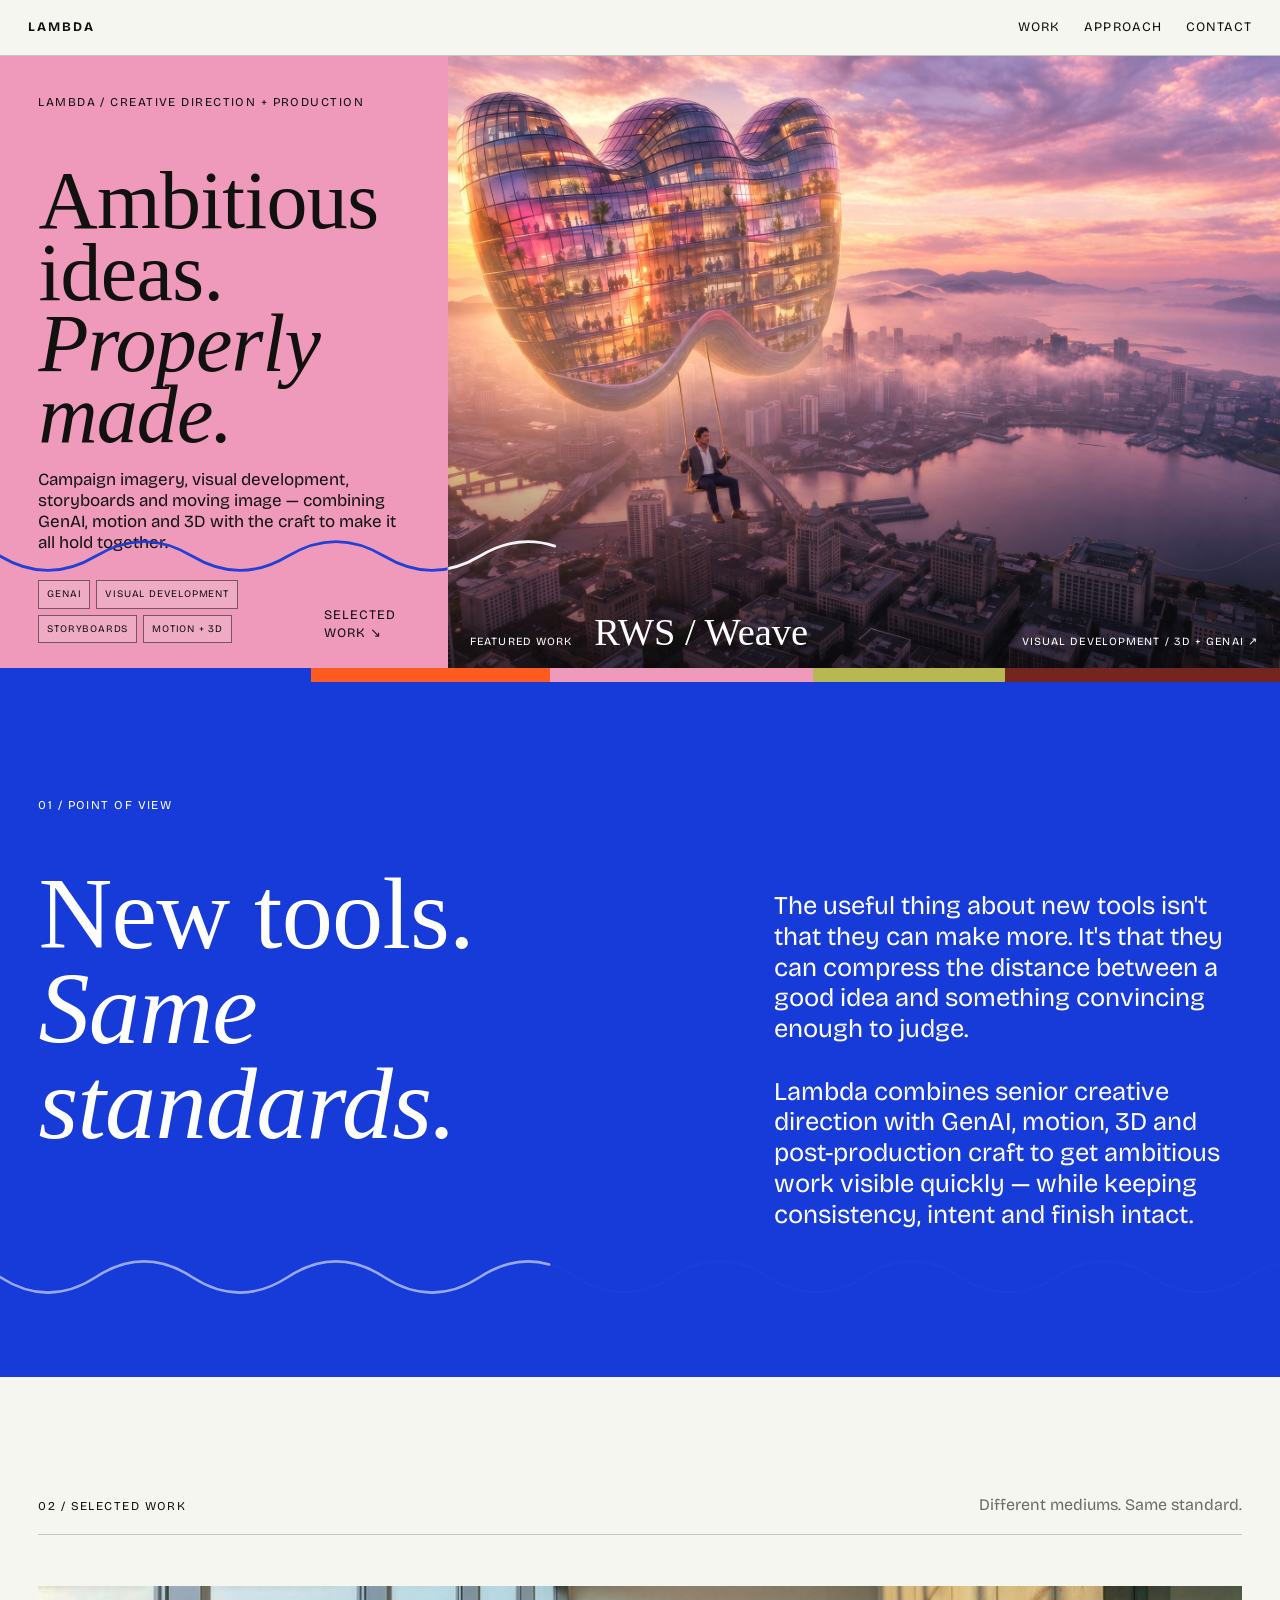
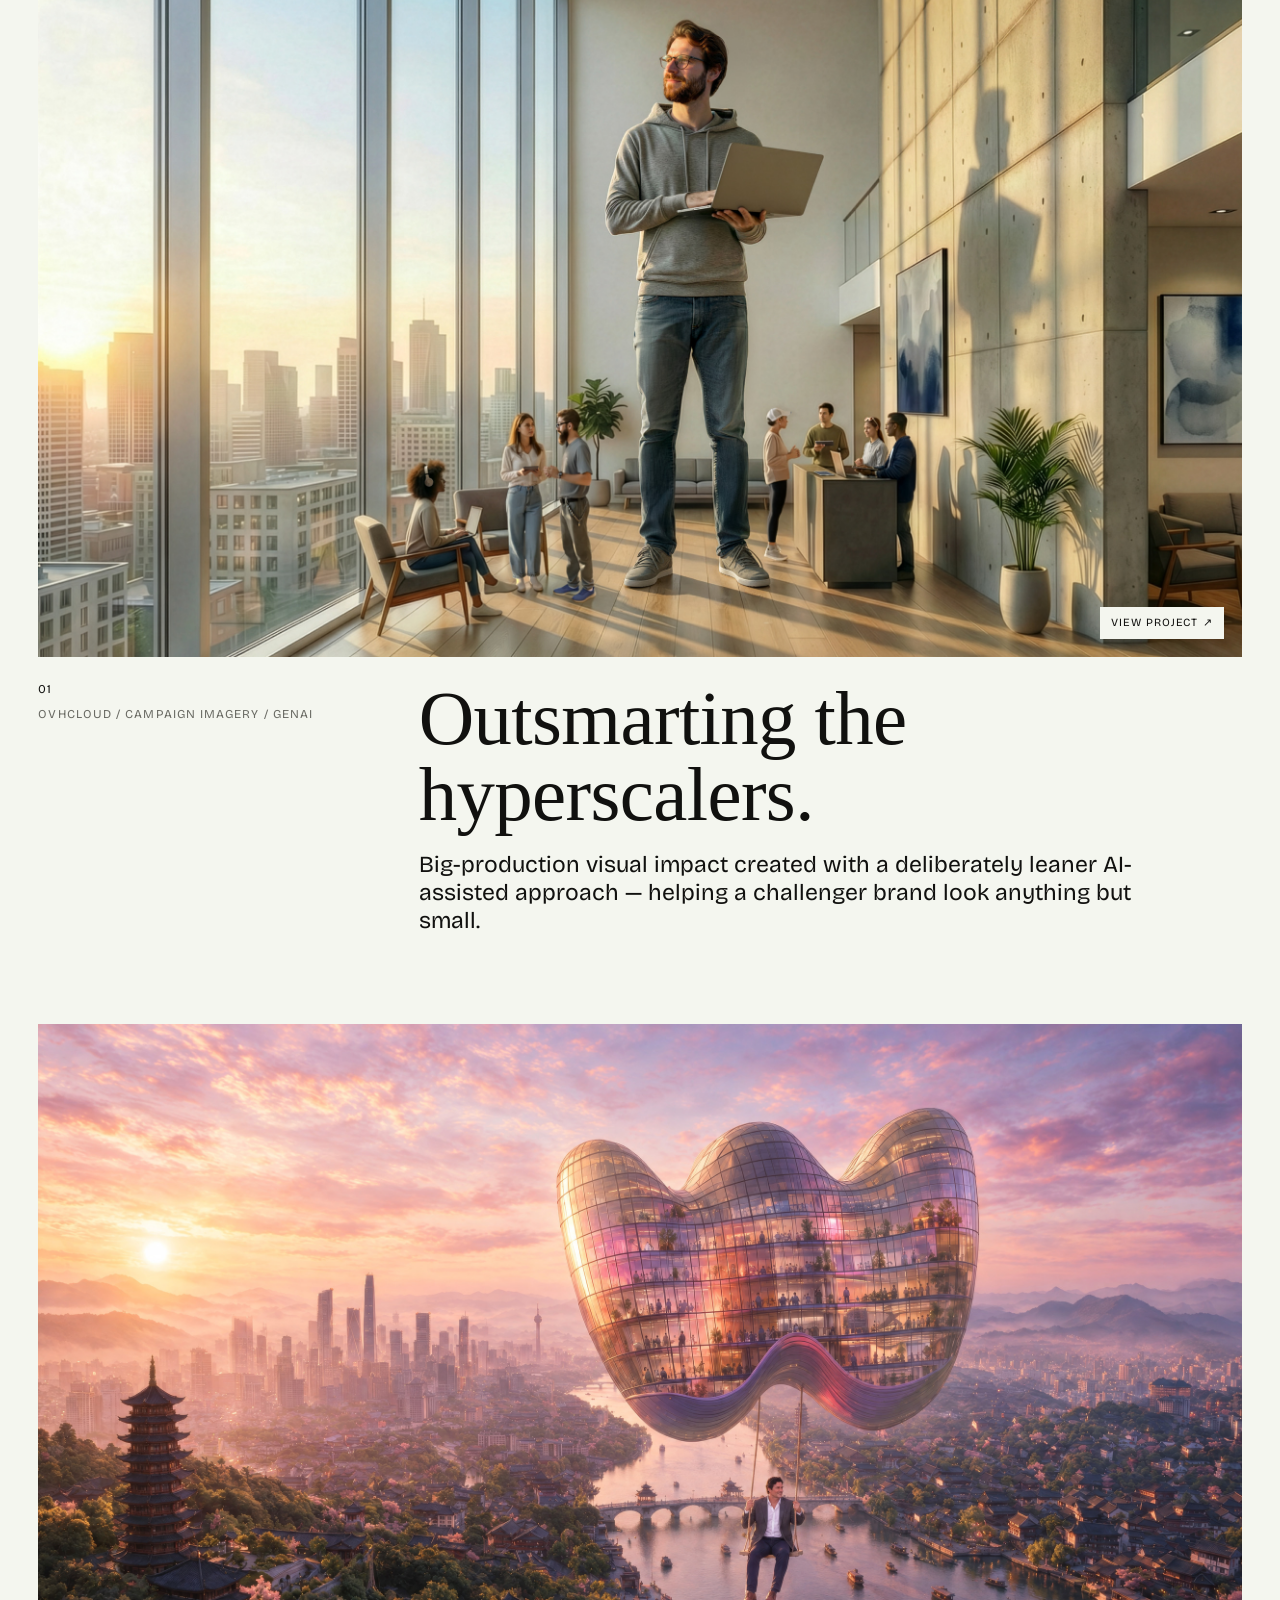
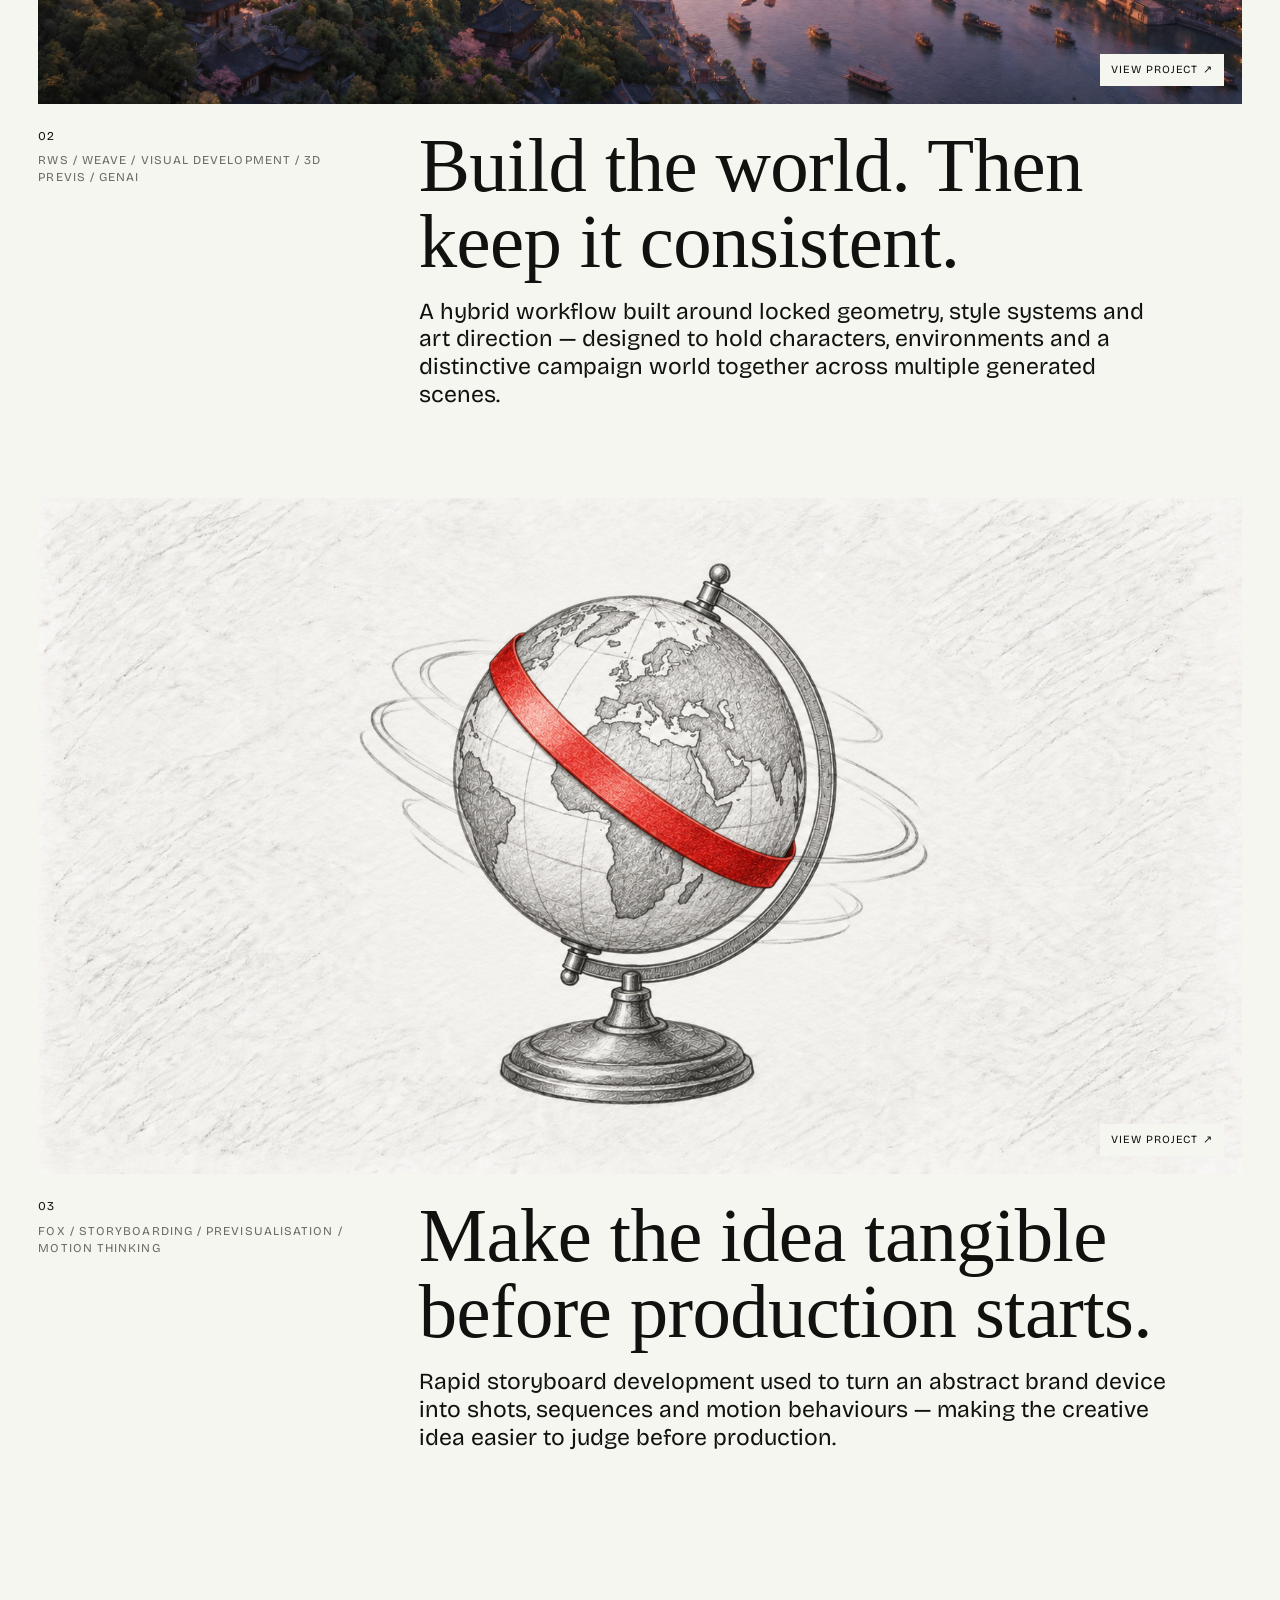
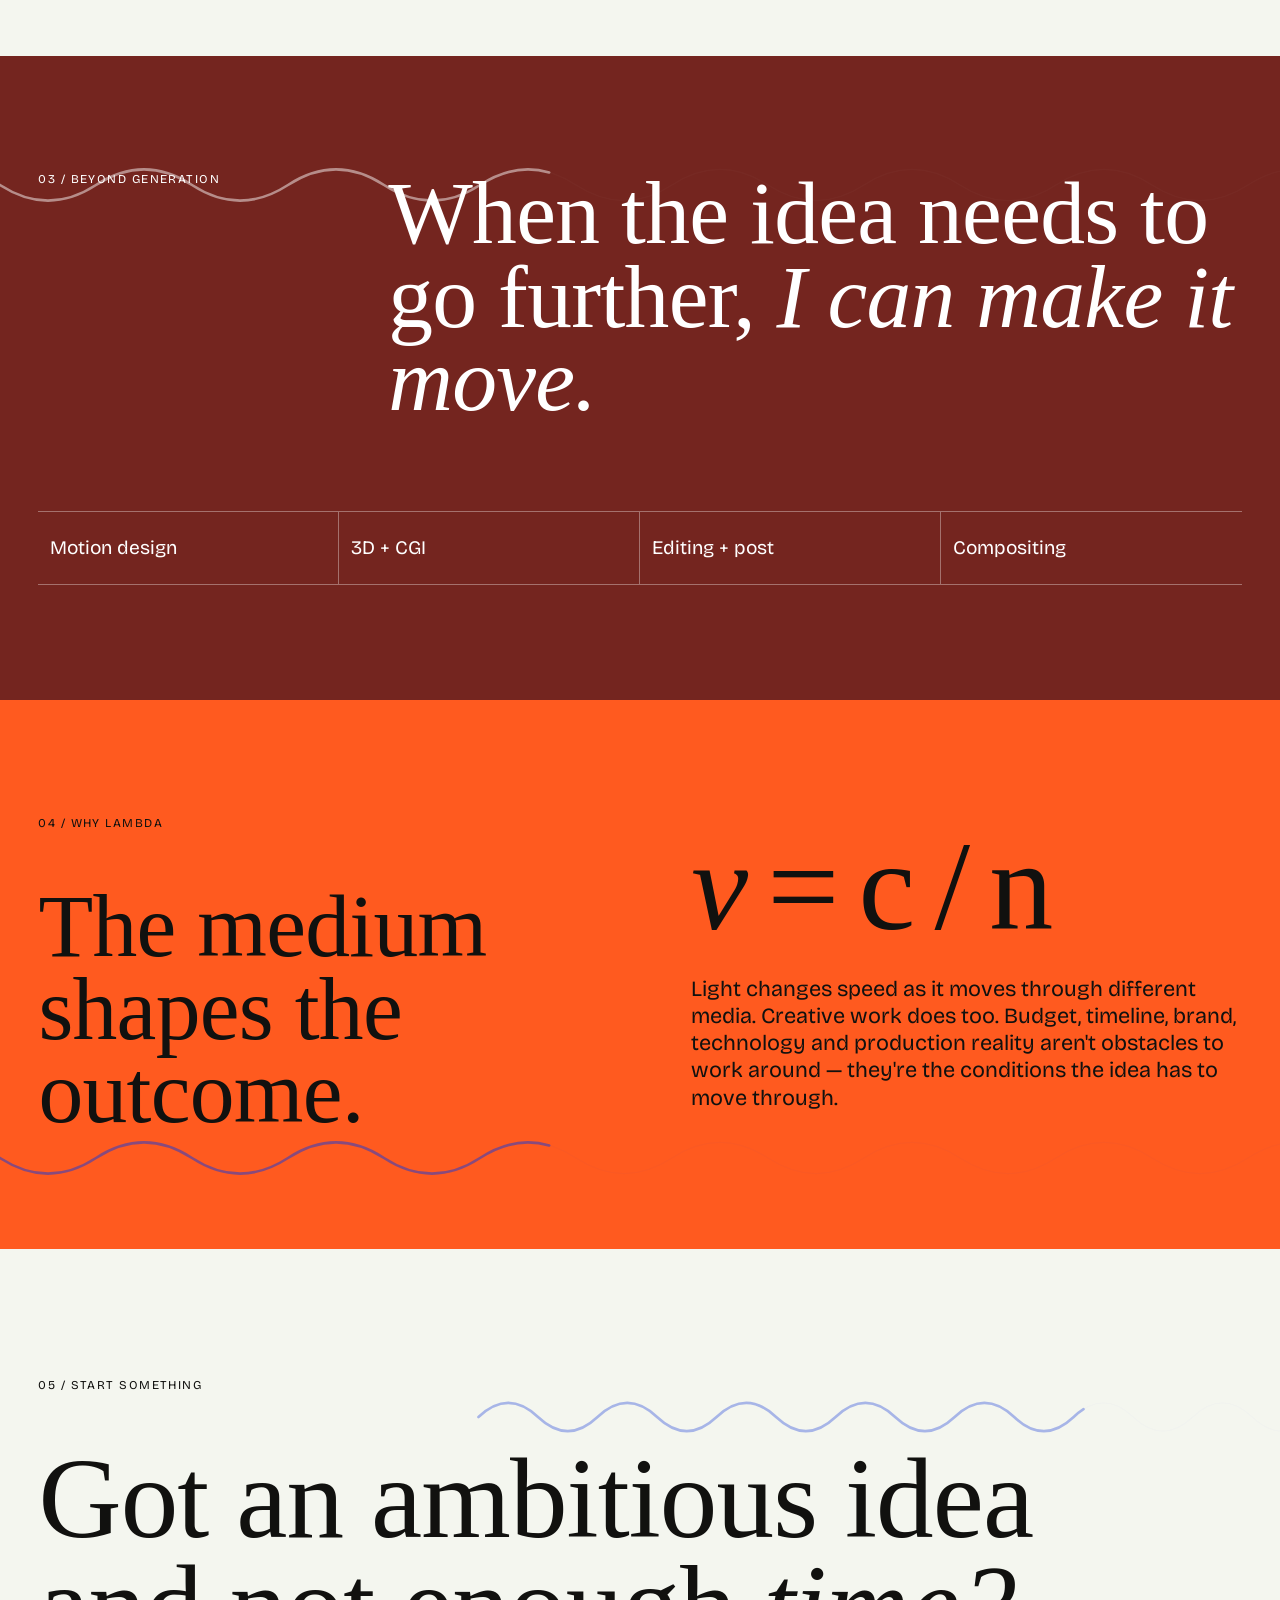
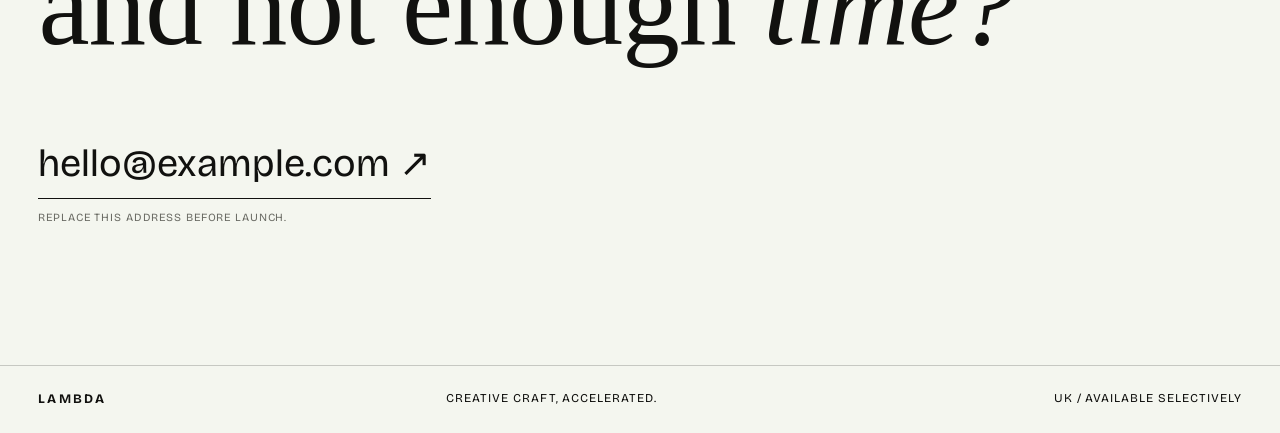
==== index.html @ 0509679e "Use stronger Fox storyboard image on homepage" ====
<!doctype html>
<html lang="en-GB">
<head>
  <meta charset="utf-8">
  <meta name="viewport" content="width=device-width,initial-scale=1">
  <meta name="description" content="Lambda — creative direction and production for ambitious ideas. GenAI, motion and 3D, used with judgement.">
  <title>Lambda — Creative craft, accelerated</title>
  <link rel="preconnect" href="https://fonts.googleapis.com">
  <link rel="preconnect" href="https://fonts.gstatic.com" crossorigin>
  <link rel="preconnect" href="https://api.fontshare.com">
  <link href="https://fonts.googleapis.com/css2?family=Bricolage+Grotesque:opsz,wght@12..96,300..800&display=swap" rel="stylesheet">
  <link href="https://api.fontshare.com/v2/css?f[]=boska@300,301,400,401,500,501&display=swap" rel="stylesheet">
  <link rel="stylesheet" href="styles.css">
</head>
<body>
  <header class="site-nav">
    <a class="brand" href="#top" aria-label="Lambda home">
      <span class="brand-word">Lambda</span>
    </a>
    <nav aria-label="Primary"><a href="#work">Work</a><a href="#approach">Approach</a><a href="#contact">Contact</a></nav>
  </header>

  <main id="top">
    <section class="hero hero--image">
      <div class="hero-copy-panel">
        <div class="hero-kicker">Lambda / Creative direction + production</div>
        <div class="hero-copy">
          <h1><span>Ambitious ideas.</span><em>Properly made.</em></h1>
          <p>Campaign imagery, visual development, storyboards and moving image — combining GenAI, motion and 3D with the craft to make it all hold together.</p>
        </div>
        <div class="hero-foot">
          <div class="hero-services"><span>GenAI</span><span>Visual development</span><span>Storyboards</span><span>Motion + 3D</span></div>
          <a class="text-link" href="#work">Selected work ↘</a>
        </div>
      </div>
      <a class="hero-project" href="projects/rws-weave.html" aria-label="View RWS Weave project">
        <img src="assets/rws/USA%20(01).jpg" alt="RWS Weave campaign visual over a US city">
        <div class="hero-project-label"><span>Featured work</span><strong>RWS / Weave</strong><span>Visual development / 3D + GenAI ↗</span></div>
      </a>

      <div class="spectrum" aria-hidden="true"><i></i><i></i><i></i><i></i><i></i></div>
    </section>

    <section class="manifesto" id="approach">
      <div class="eyebrow">01 / Point of view</div>
      <div class="manifesto-grid">
        <h2>New tools.<br><em>Same standards.</em></h2>
        <div class="manifesto-copy">
          <p>The useful thing about new tools isn't that they can make more. It's that they can compress the distance between a good idea and something convincing enough to judge.</p>
          <p>Lambda combines senior creative direction with GenAI, motion, 3D and post-production craft to get ambitious work visible quickly — while keeping consistency, intent and finish intact.</p>
        </div>
      </div>
    </section>

    <section class="work" id="work">
      <div class="work-head"><div class="eyebrow">02 / Selected work</div><p>Different mediums. Same standard.</p></div>

      <article class="project project--ovh">
        <a class="project-media" href="projects/ovhcloud.html">
          <img src="assets/ovh/Character%201_Original%20(01).jpg" alt="OVHcloud campaign artwork" loading="lazy">
          <span class="media-label">View project ↗</span>
        </a>
        <div class="project-info">
          <div><span class="project-no">01</span><span class="project-tags">OVHcloud / Campaign imagery / GenAI</span></div>
          <div>
            <h3>Outsmarting the hyperscalers.</h3>
            <p>Big-production visual impact created with a deliberately leaner AI-assisted approach — helping a challenger brand look anything but small.</p>
          </div>
        </div>
      </article>

      <article class="project project--rws">
        <a class="project-media" href="projects/rws-weave.html" aria-label="View RWS Weave visual development project">
          <img src="assets/rws/East%20Asia%20(02).jpg" alt="RWS Weave campaign visual over an East Asian city" loading="lazy">
          <span class="media-label">View project ↗</span>
        </a>
        <div class="project-info">
          <div><span class="project-no">02</span><span class="project-tags">RWS / Weave / Visual development / 3D previs / GenAI</span></div>
          <div>
            <h3>Build the world. Then keep it consistent.</h3>
            <p>A hybrid workflow built around locked geometry, style systems and art direction — designed to hold characters, environments and a distinctive campaign world together across multiple generated scenes.</p>
          </div>
        </div>
      </article>

      <article class="project project--fox">
        <a class="project-media" href="projects/fox-storyboards.html" aria-label="View Fox rebrand storyboard and previsualisation project">
          <img src="assets/fox/storyboards/Frame_14.png" alt="Fox rebrand storyboard frame showing the red loop in motion" loading="lazy">
          <span class="media-label">View project ↗</span>
        </a>
        <div class="project-info">
          <div><span class="project-no">03</span><span class="project-tags">Fox / Storyboarding / Previsualisation / Motion thinking</span></div>
          <div>
            <h3>Make the idea tangible before production starts.</h3>
            <p>Rapid storyboard development used to turn an abstract brand device into shots, sequences and motion behaviours — making the creative idea easier to judge before production.</p>
          </div>
        </div>
      </article>
    </section>

    <section class="craft">
      <div class="craft-intro">
        <div class="eyebrow">03 / Beyond generation</div>
        <h2>When the idea needs to go further, <em>I can make it move.</em></h2>
      </div>
      <div class="capabilities" role="list">
        <div role="listitem">Motion design</div><div role="listitem">3D + CGI</div><div role="listitem">Editing + post</div><div role="listitem">Compositing</div>
      </div>
    </section>

    <section class="method">
      <div class="method-title"><div class="eyebrow">04 / Why Lambda</div><h2>The medium shapes the outcome.</h2></div>
      <div class="method-body">
        <p class="equation"><span>v</span> = c / n</p>
        <p>Light changes speed as it moves through different media. Creative work does too. Budget, timeline, brand, technology and production reality aren't obstacles to work around — they're the conditions the idea has to move through.</p>
      </div>
    </section>

    <section class="contact" id="contact">
      <div class="eyebrow">05 / Start something</div>
      <h2>Got an ambitious idea<br>and not enough <em>time?</em></h2>
      <a class="contact-link" href="mailto:hello@example.com">hello@example.com ↗</a>
      <p class="contact-note">Replace this address before launch.</p>
    </section>
  </main>

  <footer>
    <a class="brand brand--footer" href="#top"><span class="brand-word">Lambda</span></a>
    <div>Creative craft, accelerated.</div><div>UK / Available selectively</div>
  </footer>

  <script src="script.js"></script>
</body>
</html>
---- styles.css ----
:root{
  --paper:#f4f6ef;--ink:#11110f;--muted:#6a6b64;--line:rgba(17,17,15,.2);
  --blue:#173bd8;--orange:#ff5a1f;--pink:#ef9abb;--acid:#b7b852;--clay:#74251f;
  --serif:"Boska",Georgia,serif;--sans:"Bricolage Grotesque",Arial,sans-serif
}
*{box-sizing:border-box}
html{scroll-behavior:smooth}
body{margin:0;background:var(--paper);color:var(--ink);font-family:var(--sans);font-size:16px;line-height:1.45}
a{color:inherit;text-decoration:none}
img{display:block;max-width:100%}
.site-nav{position:sticky;top:0;z-index:10;display:flex;justify-content:space-between;align-items:center;padding:18px 28px;background:rgba(244,246,239,.88);backdrop-filter:blur(16px);border-bottom:1px solid var(--line)}
.brand{display:flex;align-items:baseline;gap:9px}
.brand-mark{font-family:var(--serif);font-size:34px;line-height:.8}
.brand-word{font-size:13px;text-transform:uppercase;letter-spacing:.12em}
.site-nav nav{display:flex;gap:24px;font-size:13px;text-transform:uppercase;letter-spacing:.08em}
.site-nav nav a{position:relative}
.site-nav nav a:after{content:"";position:absolute;left:0;right:100%;bottom:-3px;height:1px;background:currentColor;transition:right .25s ease}
.site-nav nav a:hover:after{right:0}
.hero{min-height:calc(100vh - 70px);padding:4vw 3vw 0;display:flex;flex-direction:column;justify-content:space-between;overflow:hidden;background:linear-gradient(130deg,#f4f6ef 0%,#f4f6ef 52%,#d7dcff 52%,#d7dcff 100%)}
.hero-kicker,.eyebrow{font-size:12px;text-transform:uppercase;letter-spacing:.12em}
.hero-grid{display:grid;grid-template-columns:1.35fr .65fr;gap:5vw;align-items:center}
.hero-copy{padding:5vw 0 4vw}
.hero h1{margin:0 0 2.5vw;font-family:var(--serif);font-weight:400;font-size:clamp(72px,11.5vw,180px);line-height:.84;letter-spacing:-.02em;max-width:1100px;font-kerning:normal;font-feature-settings:"kern" 1,"liga" 1}
.hero h1 span,.hero h1 em{display:block}
.hero h1 em{font-weight:400;font-style:italic;margin-left:8vw;letter-spacing:-.01em}
.hero-copy p{max-width:640px;font-size:clamp(19px,1.7vw,27px);line-height:1.18;margin:0}
.hero-mark{display:flex;justify-content:center;align-items:center;min-height:36vw}
.hero-mark span{font-family:var(--serif);font-size:clamp(180px,29vw,460px);line-height:.65;color:var(--blue);font-style:italic;transform:rotate(-7deg)}
.hero-foot{display:flex;justify-content:space-between;align-items:flex-end;gap:30px;padding-bottom:28px}
.hero-services{display:flex;gap:8px;flex-wrap:wrap}
.hero-services span{border:1px solid var(--ink);padding:7px 9px;font-size:11px;text-transform:uppercase;letter-spacing:.08em;background:rgba(244,246,239,.55)}
.text-link{font-size:13px;text-transform:uppercase;letter-spacing:.08em}
.spectrum{height:18px;display:grid;grid-template-columns:1.3fr 1fr 1.1fr .8fr 1.15fr}
.spectrum i:nth-child(1){background:var(--blue)}.spectrum i:nth-child(2){background:var(--orange)}.spectrum i:nth-child(3){background:var(--pink)}.spectrum i:nth-child(4){background:var(--acid)}.spectrum i:nth-child(5){background:var(--clay)}
.manifesto{padding:9vw 3vw;background:var(--blue);color:#fff}
.manifesto-grid{display:grid;grid-template-columns:1.15fr .85fr;gap:8vw;margin-top:4vw;align-items:start}
.manifesto h2,.craft h2,.method h2,.contact h2{font-family:var(--serif);font-weight:400;letter-spacing:-.015em;line-height:.9;margin:0;font-kerning:normal;font-feature-settings:"kern" 1,"liga" 1}
.manifesto h2{font-size:clamp(58px,8vw,130px)}
.manifesto h2 em,.craft h2 em,.contact h2 em{font-weight:400;font-style:italic}
.manifesto-copy{padding-top:2vw;max-width:600px}
.manifesto-copy p{font-size:clamp(19px,2vw,28px);line-height:1.2;margin:0 0 1.25em}
.work{padding:9vw 3vw}
.work-head{display:flex;justify-content:space-between;align-items:flex-end;border-bottom:1px solid var(--line);padding-bottom:18px;margin-bottom:4vw}
.work-head p{margin:0;color:var(--muted)}
.project-media{position:relative;display:block;overflow:hidden;background:#d8d8d2;min-height:42vw}
.project-media img{width:100%;height:100%;min-height:42vw;object-fit:cover;transition:transform .7s cubic-bezier(.2,.7,.2,1)}
.project-media:hover img{transform:scale(1.025)}
.media-label{position:absolute;right:18px;bottom:18px;background:var(--paper);padding:8px 11px;font-size:11px;text-transform:uppercase;letter-spacing:.1em}
.project-info{display:grid;grid-template-columns:.4fr 1fr;gap:4vw;padding:24px 0 7vw}
.project-info>div:first-child{display:flex;flex-direction:column;gap:7px}
.project-no,.project-tags{font-size:12px;text-transform:uppercase;letter-spacing:.09em}.project-tags{color:var(--muted)}
.project-info h3,.private-card h3{font-family:var(--serif);font-weight:400;letter-spacing:-.012em;line-height:.96;margin:0;font-kerning:normal;font-feature-settings:"kern" 1,"liga" 1}
.project-info h3{font-size:clamp(46px,6vw,98px)}
.project-info p{font-size:clamp(18px,1.8vw,26px);max-width:760px;margin:18px 0 0;line-height:1.2}
.private-grid{display:grid;grid-template-columns:1fr 1fr;gap:18px}
.private-card{min-height:600px;padding:24px;display:flex;flex-direction:column;justify-content:space-between}
.private-card--blue{background:var(--acid)}.private-card--pink{background:var(--pink)}
.private-top{display:flex;justify-content:space-between;font-size:11px;text-transform:uppercase;letter-spacing:.09em}
.private-type{font-size:12px;text-transform:uppercase;letter-spacing:.08em;margin:0 0 20px}
.private-card h3{font-size:clamp(48px,5vw,82px)}.private-card h3 em{font-style:italic;font-weight:400}
.private-card>div:last-child>p:last-child{max-width:560px;font-size:18px;line-height:1.25}
.craft{padding:9vw 3vw;background:var(--clay);color:#fff}
.craft-intro{display:grid;grid-template-columns:.35fr 1fr;gap:4vw}
.craft h2{font-size:clamp(58px,7vw,110px)}
.capabilities{display:grid;grid-template-columns:repeat(4,1fr);margin-top:7vw;border-top:1px solid rgba(255,255,255,.35);border-bottom:1px solid rgba(255,255,255,.35)}
.capabilities div{padding:22px 12px;border-right:1px solid rgba(255,255,255,.35);font-size:clamp(16px,1.5vw,22px)}.capabilities div:last-child{border-right:0}
.method{padding:9vw 3vw;display:grid;grid-template-columns:1fr 1fr;gap:8vw;background:var(--orange)}
.method-title .eyebrow{margin-bottom:4vw}
.method h2{font-size:clamp(60px,7vw,110px)}
.method-body{align-self:end}
.equation{font-family:var(--serif);font-size:clamp(70px,10vw,170px);line-height:.8;margin:0 0 3vw;letter-spacing:-.05em}.equation span{font-style:italic}
.method-body>p:last-child{max-width:680px;font-size:clamp(18px,1.7vw,25px);line-height:1.25}
.contact{padding:10vw 3vw;background:var(--paper)}
.contact h2{font-size:clamp(68px,9vw,145px);margin:4vw 0 6vw}
.contact-link{display:inline-block;font-size:clamp(24px,3vw,48px);border-bottom:1px solid currentColor;padding-bottom:6px}
.contact-note{font-size:11px;text-transform:uppercase;letter-spacing:.08em;color:var(--muted)}
footer{display:grid;grid-template-columns:1fr 1fr 1fr;gap:20px;padding:24px 3vw;border-top:1px solid var(--line);font-size:12px;text-transform:uppercase;letter-spacing:.08em}
footer>div:last-child{text-align:right}
.reveal{opacity:0;transform:translateY(24px);transition:opacity .7s ease,transform .7s ease}.reveal.is-visible{opacity:1;transform:none}
@media (max-width:800px){
  .site-nav{padding:15px 18px}.site-nav nav{gap:13px}.site-nav nav a:nth-child(2){display:none}
  .hero{padding:8vw 18px 0;background:linear-gradient(180deg,#f4f6ef 0%,#f4f6ef 62%,#d7dcff 62%,#d7dcff 100%)}.hero-grid{grid-template-columns:1fr}.hero-copy{padding:10vw 0 0}.hero h1{font-size:clamp(68px,18vw,116px);line-height:.84}.hero h1 em{margin-left:0}.hero-mark{min-height:250px;justify-content:flex-end}.hero-mark span{font-size:clamp(170px,56vw,300px)}.hero-foot{display:block;padding-bottom:20px}.hero-services{margin-bottom:24px}.hero-foot .text-link{display:inline-block}.spectrum{margin-top:0}
  .manifesto,.work,.craft,.method,.contact{padding:80px 18px}
  .manifesto-grid,.craft-intro,.method{grid-template-columns:1fr;gap:42px}
  .project-info{grid-template-columns:1fr;gap:22px}.private-grid{grid-template-columns:1fr}.private-card{min-height:520px}
  .capabilities{grid-template-columns:1fr 1fr}.capabilities div:nth-child(2){border-right:0}.capabilities div:nth-child(-n+2){border-bottom:1px solid rgba(255,255,255,.35)}
  footer{grid-template-columns:1fr;gap:10px;padding:22px 18px}footer>div:last-child{text-align:left}
}

.project-visual{min-height:42vw;padding:24px;display:flex;flex-direction:column;justify-content:space-between;overflow:hidden}
.project-visual--rws{background:var(--blue);color:#fff}
.project-visual--fox{background:var(--orange);color:var(--ink)}
.visual-meta,.visual-process{display:flex;justify-content:space-between;gap:16px;font-size:11px;text-transform:uppercase;letter-spacing:.1em}
.visual-process{justify-content:flex-start;flex-wrap:wrap}
.visual-process span{border:1px solid currentColor;padding:7px 9px}
.visual-stage{display:flex;flex-direction:column;justify-content:center;align-items:flex-start;min-height:28vw}
.visual-stage strong{font-family:var(--serif);font-size:clamp(70px,11vw,180px);line-height:.72;font-weight:400;letter-spacing:-.06em}
.visual-stage em{font-family:var(--serif);font-size:clamp(42px,6vw,100px);line-height:.8;font-style:italic;margin-left:13vw}
.stage-small{font-size:12px;text-transform:uppercase;letter-spacing:.12em;margin-bottom:2vw}
.storyboard-strip{display:grid;grid-template-columns:repeat(4,1fr);gap:10px;margin-top:3vw}
.storyboard-strip div{aspect-ratio:4/3;border:1px solid currentColor;padding:12px;display:flex;flex-direction:column;justify-content:space-between}
.storyboard-strip b{font-family:var(--serif);font-size:clamp(32px,4vw,70px);font-weight:400}
.storyboard-strip span{font-size:11px;text-transform:uppercase;letter-spacing:.1em}
.visual-stage--fox{min-height:20vw}
.visual-stage--fox strong{font-size:clamp(62px,10vw,160px)}
.visual-stage--fox em{font-size:clamp(38px,5vw,82px);margin-left:10vw}
@media(max-width:800px){
  .project-visual{min-height:560px}
  .storyboard-strip{grid-template-columns:1fr 1fr}
  .visual-stage{min-height:300px}
}

/* 2026-10-06 visual refresh */
.brand-word{font-weight:700;letter-spacing:.16em}
.hero--image{
  min-height:calc(100vh - 68px);
  padding:0;
  display:grid;
  grid-template-columns:minmax(420px,.78fr) minmax(0,1.22fr);
  grid-template-rows:1fr 16px;
  background:var(--paper);
}
.hero-copy-panel{
  padding:clamp(32px,4vw,72px) 3vw 30px;
  display:flex;
  flex-direction:column;
  justify-content:space-between;
  min-height:calc(100vh - 84px);
  background:var(--blue);
  color:#fff;
}
.hero-copy{padding:6vh 0}
.hero--image h1{
  font-family:var(--serif);
  font-size:clamp(72px,9.2vw,154px);
  line-height:.86;
  letter-spacing:-.018em;
  margin:0 0 32px;
  font-weight:400;
}
.hero--image h1 span,.hero--image h1 em{display:block}
.hero--image h1 em{font-style:italic;font-weight:300;margin-left:0;letter-spacing:-.01em}
.hero--image .hero-copy p{font-size:clamp(18px,1.55vw,25px);line-height:1.22;max-width:600px;margin:0;color:rgba(255,255,255,.92)}
.hero--image .hero-foot{padding:0;display:flex;justify-content:space-between;align-items:flex-end}
.hero--image .hero-services span{border-color:rgba(255,255,255,.5);background:transparent}
.hero--image .text-link{color:#fff}
.hero-project{position:relative;overflow:hidden;min-height:calc(100vh - 84px);display:block;background:#171717}
.hero-project img{width:100%;height:100%;object-fit:cover;position:absolute;inset:0;transition:transform .8s cubic-bezier(.2,.7,.2,1)}
.hero-project:after{content:"";position:absolute;inset:0;background:linear-gradient(180deg,transparent 55%,rgba(8,8,8,.62) 100%)}
.hero-project:hover img{transform:scale(1.025)}
.hero-project-label{position:absolute;z-index:1;left:28px;right:28px;bottom:26px;color:#fff;display:grid;grid-template-columns:auto 1fr auto;align-items:end;gap:22px}
.hero-project-label span{font-size:11px;text-transform:uppercase;letter-spacing:.1em}
.hero-project-label strong{font-family:var(--serif);font-size:clamp(40px,4vw,70px);font-weight:400;line-height:.9}
.hero--image .spectrum{grid-column:1/-1;grid-row:2;height:16px;margin:0}

.project-visual{position:relative}
.project-open{position:absolute;right:24px;bottom:22px;font-size:11px;text-transform:uppercase;letter-spacing:.1em;border-bottom:1px solid currentColor;padding-bottom:3px}
.project-info h3,.manifesto h2,.craft h2,.method h2,.contact h2{
  letter-spacing:-.008em;
  font-kerning:normal;
}
.project-info h3{line-height:.99}
.manifesto h2,.craft h2,.method h2,.contact h2{line-height:.93}

@media(max-width:900px){
  .hero--image{grid-template-columns:1fr;grid-template-rows:auto minmax(420px,58vh) 14px}
  .hero-copy-panel{min-height:auto;padding:34px 18px 28px}
  .hero-copy{padding:72px 0 52px}
  .hero--image h1{font-size:clamp(66px,18vw,112px)}
  .hero--image .hero-foot{display:block}
  .hero--image .hero-services{margin-bottom:26px}
  .hero-project{min-height:0;grid-row:2}
  .hero-project-label{left:18px;right:18px;bottom:18px;grid-template-columns:1fr auto}
  .hero-project-label span:first-child{display:none}
  .hero-project-label strong{font-size:42px}
  .hero--image .spectrum{grid-row:3}
}


/* 2026-10-06 hero proportion refinement */
@media (min-width:901px){
  .hero--image{
    min-height:auto;
    grid-template-columns:minmax(380px,.68fr) minmax(0,1.32fr);
    grid-template-rows:minmax(620px,74vh) 14px;
    max-height:860px;
  }
  .hero-copy-panel,
  .hero-project{
    min-height:0;
    height:100%;
  }
  .hero-copy-panel{
    padding:34px 3vw 24px;
  }
  .hero-copy{
    padding:3.5vh 0 2.5vh;
  }
  .hero--image h1{
    font-size:clamp(64px,6.7vw,118px);
    line-height:.88;
    margin-bottom:24px;
  }
  .hero--image .hero-copy p{
    font-size:clamp(17px,1.25vw,22px);
    max-width:520px;
  }
  .hero-project img{
    object-position:48% 50%;
  }
  .hero-project-label{
    bottom:20px;
  }
}


/* 2026-10-06 hero correction: compact editorial split, no clipping */
@media (min-width:901px){
  .hero--image{
    min-height:0;
    max-height:none;
    padding:0;
    display:grid;
    grid-template-columns:38% 62%;
    grid-template-rows:auto 14px;
    background:var(--paper);
  }
  .hero-copy-panel{
    min-height:0;
    height:auto;
    padding:32px 3vw 26px;
    display:flex;
    flex-direction:column;
    justify-content:space-between;
  }
  .hero-copy{
    padding:34px 0 24px;
  }
  .hero--image h1{
    font-size:clamp(58px,5.8vw,96px);
    line-height:.88;
    margin:0 0 20px;
    letter-spacing:-.008em;
  }
  .hero--image .hero-copy p{
    font-size:clamp(16px,1.15vw,20px);
    line-height:1.22;
    max-width:480px;
  }
  .hero-project{
    min-height:0;
    height:auto;
    aspect-ratio:16/9;
  }
  .hero-project img{
    position:absolute;
    inset:0;
    width:100%;
    height:100%;
    object-fit:cover;
    object-position:center center;
  }
  .hero--image .hero-foot{
    padding:0;
  }
  .hero-services{
    gap:6px;
  }
  .hero-services span{
    padding:6px 8px;
    font-size:10px;
  }
  .hero-project-label{
    left:22px;
    right:22px;
    bottom:18px;
  }
  .hero-project-label strong{
    font-size:clamp(34px,3vw,54px);
  }
}


/* 2026-10-06 hero colour correction: separate hero from cobalt manifesto */
.hero--image .hero-copy-panel{
  background:#ef9abb;
  color:var(--ink);
}
.hero--image .hero-copy p,
.hero--image .text-link{
  color:var(--ink);
}
.hero--image .hero-services span{
  border-color:rgba(17,17,15,.55);
  color:var(--ink);
  background:rgba(244,246,239,.18);
}


/* 2026-10-06 hero rebalance: bigger again, without returning to full-screen */
@media (min-width:901px){
  .hero--image{
    grid-template-columns:35% 65%;
    grid-template-rows:minmax(600px,68vh) 14px;
  }
  .hero-copy-panel{
    height:100%;
    min-height:0;
    padding:38px 3vw 30px;
  }
  .hero-copy{
    padding:6vh 0 3vh;
  }
  .hero--image h1{
    font-size:clamp(64px,6.4vw,108px);
    line-height:.87;
  }
  .hero--image .hero-copy p{
    font-size:clamp(17px,1.25vw,21px);
    max-width:500px;
  }
  .hero-project{
    height:100%;
    min-height:0;
    aspect-ratio:auto;
  }
  .hero-project img{
    object-fit:cover;
    object-position:50% 47%;
  }
}


/* 2026-10-06 featured image crop: bias composition left */
@media (min-width:901px){
  .hero-project img{
    object-position:36% 47%;
  }
}


/* Lambda wavelength motif — deliberately low contrast and mostly structural */
.hero-copy-panel,
.manifesto,
.craft,
.method,
.contact{
  position:relative;
  overflow:hidden;
}

.hero-copy-panel > *,
.manifesto > *,
.craft > *,
.method > *,
.contact > *{
  position:relative;
  z-index:1;
}

.hero-copy-panel::after{
  content:"";
  position:absolute;
  left:-7%;
  right:-7%;
  bottom:58px;
  height:92px;
  background:url("assets/ui/wave-dark.svg") center / 100% 100% no-repeat;
  opacity:.15;
  pointer-events:none;
  transform:rotate(-1.2deg);
}

.manifesto::after{
  content:"";
  position:absolute;
  left:-3%;
  right:-3%;
  bottom:7%;
  height:110px;
  background:url("assets/ui/wave-light.svg") center / 100% 100% no-repeat;
  opacity:.16;
  pointer-events:none;
}

.craft::after{
  content:"";
  position:absolute;
  left:-8%;
  right:-8%;
  top:13%;
  height:96px;
  background:url("assets/ui/wave-light.svg") center / 100% 100% no-repeat;
  opacity:.10;
  pointer-events:none;
  transform:rotate(.7deg);
}

.method::after{
  content:"";
  position:absolute;
  left:-4%;
  right:-4%;
  bottom:10%;
  height:104px;
  background:url("assets/ui/wave-dark.svg") center / 100% 100% no-repeat;
  opacity:.14;
  pointer-events:none;
}

.contact::after{
  content:"";
  position:absolute;
  left:48%;
  right:-6%;
  top:18%;
  height:90px;
  background:url("assets/ui/wave-dark.svg") center / 100% 100% no-repeat;
  opacity:.08;
  pointer-events:none;
}

.text-link,
.contact-link{
  position:relative;
}

.text-link::after,
.contact-link::after{
  content:"";
  position:absolute;
  left:0;
  right:0;
  bottom:-9px;
  height:10px;
  background:url("assets/ui/wave-dark.svg") left center / 180px 15px repeat-x;
  opacity:0;
  transform:translateY(4px);
  transition:opacity .25s ease, transform .25s ease;
  pointer-events:none;
}

.text-link:hover::after,
.contact-link:hover::after{
  opacity:.42;
  transform:translateY(0);
}

.hero-copy-panel .text-link::after{
  opacity:0;
}

.hero-copy-panel .text-link:hover::after{
  opacity:.35;
}

@media(max-width:800px){
  .hero-copy-panel::after{bottom:42px;height:66px;opacity:.11}
  .manifesto::after{bottom:5%;height:74px}
  .craft::after{top:10%;height:68px}
  .method::after{bottom:6%;height:72px}
  .contact::after{left:28%;top:12%;height:64px}
}


/* Wavelength system v2 — more visible, recurring and gently animated */
@keyframes lambdaWaveDrift{
  from{background-position:0 center}
  to{background-position:720px center}
}
@keyframes lambdaWaveDriftReverse{
  from{background-position:720px center}
  to{background-position:0 center}
}

/* turn the existing section waves into moving, repeated wavelengths */
.hero-copy-panel::after,
.manifesto::after,
.craft::after,
.method::after,
.contact::after{
  background-repeat:repeat-x;
  background-size:720px 60px;
  animation:lambdaWaveDrift 22s linear infinite;
}

.hero-copy-panel::after{
  opacity:.26;
  height:110px;
  bottom:52px;
}
.manifesto::after{
  opacity:.24;
  height:120px;
  animation-duration:28s;
  animation-direction:reverse;
}
.craft::after{
  opacity:.18;
  height:112px;
  animation-duration:25s;
}
.method::after{
  opacity:.22;
  height:120px;
  animation:lambdaWaveDriftReverse 30s linear infinite;
}
.contact::after{
  opacity:.14;
  height:108px;
  animation-duration:26s;
}

/* a second frequency in key sections — offset and fainter */
.hero-copy-panel::before,
.manifesto::before,
.method::before{
  content:"";
  position:absolute;
  left:-8%;
  right:-8%;
  height:72px;
  background-repeat:repeat-x;
  background-size:540px 46px;
  pointer-events:none;
  z-index:0;
  opacity:.11;
}
.hero-copy-panel::before{
  top:18%;
  background-image:url("assets/ui/wave-dark.svg");
  animation:lambdaWaveDriftReverse 17s linear infinite;
}
.manifesto::before{
  top:16%;
  background-image:url("assets/ui/wave-light.svg");
  animation:lambdaWaveDrift 19s linear infinite;
}
.method::before{
  top:12%;
  background-image:url("assets/ui/wave-dark.svg");
  animation:lambdaWaveDrift 21s linear infinite;
}

/* wavelengths become part of the portfolio rhythm rather than only coloured sections */
.work-head,
.project-info{
  position:relative;
}
.work-head::after{
  content:"";
  position:absolute;
  left:38%;
  right:0;
  bottom:-16px;
  height:24px;
  background:url("assets/ui/wave-dark.svg") left center / 300px 25px repeat-x;
  opacity:.18;
  animation:lambdaWaveDrift 24s linear infinite;
  pointer-events:none;
}
.project-info::after{
  content:"";
  position:absolute;
  left:0;
  width:34%;
  bottom:18px;
  height:28px;
  background:url("assets/ui/wave-dark.svg") left center / 320px 27px repeat-x;
  opacity:.12;
  animation:lambdaWaveDriftReverse 27s linear infinite;
  pointer-events:none;
}

/* tiny moving wavelength on nav and links */
.site-nav{
  position:sticky;
}
.site-nav::after{
  content:"";
  position:absolute;
  left:0;
  right:0;
  bottom:-1px;
  height:5px;
  background:url("assets/ui/wave-dark.svg") left center / 160px 10px repeat-x;
  opacity:.11;
  animation:lambdaWaveDrift 18s linear infinite;
  pointer-events:none;
}
.text-link::after,
.contact-link::after{
  animation:lambdaWaveDrift 8s linear infinite;
}

/* image interaction: a wavelength briefly appears as you engage with work */
.project-media::after,
.hero-project::before{
  content:"";
  position:absolute;
  left:-5%;
  right:-5%;
  top:50%;
  height:54px;
  background:url("assets/ui/wave-light.svg") left center / 480px 44px repeat-x;
  opacity:0;
  transform:translateY(-50%);
  transition:opacity .35s ease;
  animation:lambdaWaveDrift 16s linear infinite;
  pointer-events:none;
  z-index:2;
}
.project-media:hover::after,
.hero-project:hover::before{
  opacity:.34;
}

@media(max-width:800px){
  .work-head::after{left:0;bottom:-14px;opacity:.13}
  .project-info::after{display:none}
  .hero-copy-panel::before,.manifesto::before,.method::before{opacity:.07}
  .hero-copy-panel::after{opacity:.20}
  .manifesto::after{opacity:.18}
  .craft::after{opacity:.14}
  .method::after{opacity:.16}
  .contact::after{opacity:.10}
}

@media(prefers-reduced-motion:reduce){
  .hero-copy-panel::before,.hero-copy-panel::after,
  .manifesto::before,.manifesto::after,
  .craft::after,.method::before,.method::after,.contact::after,
  .work-head::after,.project-info::after,.site-nav::after,
  .text-link::after,.contact-link::after,
  .project-media::after,.hero-project::before{
    animation:none !important;
  }
}


/* Hero wavelength v3 — single trim-path stroke across copy and image */
.hero--image{
  position:relative;
}

.hero-copy-panel::before,
.hero-copy-panel::after,
.hero-project::before{
  content:none !important;
}

.hero-wave{
  position:absolute;
  z-index:2;
  left:0;
  right:0;
  top:0;
  bottom:14px;
  width:100%;
  height:calc(100% - 14px);
  pointer-events:none;
  overflow:visible;
}

.hero-wave-track,
.hero-wave-line{
  fill:none;
  stroke:url(#hero-wave-gradient);
  vector-effect:non-scaling-stroke;
  stroke-linecap:round;
  stroke-linejoin:round;
}

.hero-wave-track{
  stroke-width:1.35;
  opacity:.16;
}

.hero-wave-line{
  stroke-width:2.8;
  opacity:.95;
  stroke-dasharray:0 100;
  stroke-dashoffset:0;
  animation:heroWaveTrim 6.8s cubic-bezier(.6,0,.3,1) infinite;
  filter:drop-shadow(0 0 5px rgba(255,255,255,.12));
}

.hero-copy-panel > *,
.hero-project-label{
  position:relative;
  z-index:3;
}

@keyframes heroWaveTrim{
  0%{
    stroke-dasharray:0 100;
    stroke-dashoffset:0;
    opacity:0;
  }
  7%{
    opacity:.95;
  }
  44%{
    stroke-dasharray:100 0;
    stroke-dashoffset:0;
    opacity:.95;
  }
  60%{
    stroke-dasharray:100 0;
    stroke-dashoffset:0;
    opacity:.95;
  }
  94%{
    stroke-dasharray:0 100;
    stroke-dashoffset:-100;
    opacity:.95;
  }
  100%{
    stroke-dasharray:0 100;
    stroke-dashoffset:-100;
    opacity:0;
  }
}

@media(max-width:900px){
  .hero-wave{
    display:none;
  }
}

@media(prefers-reduced-motion:reduce){
  .hero-wave-line{
    animation:none;
    stroke-dasharray:none;
    stroke-dashoffset:0;
    opacity:.8;
  }
}


/* Wavelength system v4 — one clean waveform, one continuous trim-path motion */
.hero-copy-panel::before,
.hero-copy-panel::after,
.manifesto::before,
.manifesto::after,
.craft::after,
.method::before,
.method::after,
.contact::after,
.work-head::after,
.project-info::after,
.site-nav::after,
.project-media::after,
.hero-project::before{
  content:none !important;
  background:none !important;
  animation:none !important;
}

.hero-wave{
  display:none !important;
}

.site-nav,
.hero--image,
.manifesto,
.work-head,
.project-info,
.craft,
.method,
.contact{
  position:relative;
  overflow:hidden;
}

.lambda-wave{
  position:absolute;
  display:block;
  width:100%;
  pointer-events:none;
  overflow:visible;
  z-index:0;
}

.lambda-wave__track,
.lambda-wave__runner{
  fill:none;
  vector-effect:non-scaling-stroke;
  stroke-linecap:round;
  stroke-linejoin:round;
}

.lambda-wave__track{
  stroke-width:1.2;
  opacity:.10;
}

.lambda-wave__runner{
  stroke-width:2.6;
  opacity:.82;
  stroke-dasharray:34 66;
  stroke-dashoffset:0;
  animation:lambdaTrimFlow 7.2s linear infinite;
  animation-delay:var(--wave-delay,0s);
}

@keyframes lambdaTrimFlow{
  from{stroke-dashoffset:0}
  to{stroke-dashoffset:100}
}

/* Put content above the wavelength while allowing the stroke to cross imagery. */
.hero-copy-panel > *,
.hero-project-label,
.manifesto > :not(.lambda-wave),
.craft > :not(.lambda-wave),
.method > :not(.lambda-wave),
.contact > :not(.lambda-wave),
.work-head > :not(.lambda-wave),
.project-info > :not(.lambda-wave){
  position:relative;
  z-index:2;
}

.lambda-wave--hero{
  z-index:2;
  left:0;
  top:51%;
  height:150px;
  transform:translateY(-50%);
}

.hero-copy-panel,
.hero-project{
  z-index:1;
}

.lambda-wave--hero .lambda-wave__track{
  opacity:.14;
}

.lambda-wave--hero .lambda-wave__runner{
  stroke-width:3;
  opacity:.95;
}

.manifesto > .lambda-wave{
  left:0;
  bottom:9%;
  height:120px;
  opacity:.95;
}

.work-head > .lambda-wave{
  left:34%;
  width:66%;
  bottom:-14px;
  height:38px;
  opacity:.7;
}

.project-info > .lambda-wave{
  left:0;
  width:34%;
  bottom:18px;
  height:42px;
  opacity:.52;
}

.craft > .lambda-wave{
  left:0;
  top:14%;
  height:118px;
  opacity:.72;
}

.method > .lambda-wave{
  left:0;
  bottom:8%;
  height:120px;
  opacity:.72;
}

.contact > .lambda-wave{
  left:46%;
  width:58%;
  top:18%;
  height:110px;
  opacity:.52;
}

.site-nav > .lambda-wave{
  left:0;
  bottom:-3px;
  height:11px;
  opacity:.42;
  z-index:0;
}

.site-nav > :not(.lambda-wave){
  position:relative;
  z-index:2;
}

@media(max-width:900px){
  .lambda-wave--hero{
    top:auto;
    bottom:34%;
    height:92px;
    transform:none;
  }
  .work-head > .lambda-wave{left:0;width:100%}
  .project-info > .lambda-wave{display:none}
  .contact > .lambda-wave{left:18%;width:88%}
}

@media(prefers-reduced-motion:reduce){
  .lambda-wave__runner{
    animation:none;
    stroke-dasharray:none;
    stroke-dashoffset:0;
    opacity:.5;
  }
}


/* Wavelength v5 — fewer, more deliberate placements */
@keyframes lambdaTrimFlowLTR{
  from{stroke-dashoffset:0}
  to{stroke-dashoffset:-100}
}

.lambda-wave__runner{
  animation-name:lambdaTrimFlowLTR;
  animation-timing-function:linear;
  animation-duration:7.2s;
  animation-iteration-count:infinite;
  animation-delay:var(--wave-delay,0s);
  stroke-dasharray:34 66;
}

.lambda-wave__track{
  opacity:.035;
}

/* Remove any waves left over in minor UI areas; the motif now appears only at key beats. */
.work-head > .lambda-wave,
.project-info > .lambda-wave,
.craft > .lambda-wave,
.contact > .lambda-wave,
.storyboard-section > .lambda-wave,
.fox-deck-section > .lambda-wave,
.case-section > .lambda-wave,
.next-project > .lambda-wave{
  display:none !important;
}

/* Nav: same waveform, but enough vertical amplitude to actually read as a wave. */
.site-nav > .lambda-wave{
  left:0;
  bottom:-12px;
  width:100%;
  height:42px;
  opacity:.72;
  z-index:0;
}

.site-nav > .lambda-wave .lambda-wave__runner{
  stroke-width:2.15;
  opacity:.72;
}

/* Hero: intentionally aligned just above the footer/meta row, not floating through the middle. */
.lambda-wave--hero{
  left:0;
  top:auto;
  bottom:78px;
  width:100%;
  height:96px;
  transform:none;
  z-index:2;
  opacity:1;
}

.lambda-wave--hero .lambda-wave__runner{
  stroke-width:2.8;
  opacity:.94;
}

.lambda-wave--hero .lambda-wave__track{
  opacity:.055;
}

/* Restore the featured-project label after the wave-system z-index pass. */
.hero-project{
  position:relative;
}

.hero-project-label{
  position:absolute !important;
  left:22px;
  right:22px;
  bottom:18px;
  z-index:4;
}

/* Keep the hero content above the wave where they cross. */
.hero-copy-panel > *{
  position:relative;
  z-index:4;
}

/* The two remaining section waves act as chapter markers, rather than decoration everywhere. */
.manifesto > .lambda-wave{
  left:0;
  bottom:7%;
  width:100%;
  height:104px;
  opacity:.68;
}

.method > .lambda-wave{
  left:0;
  bottom:7%;
  width:100%;
  height:104px;
  opacity:.62;
}

@media(max-width:900px){
  .lambda-wave--hero{
    display:none;
  }

  .site-nav > .lambda-wave{
    height:34px;
    bottom:-10px;
  }
}


/* Wavelength v6 — no nav wave; a small number of deliberate chapter accents */
.site-nav > .lambda-wave{
  display:none !important;
}

.craft > .lambda-wave{
  display:block !important;
  left:0;
  top:12%;
  width:100%;
  height:104px;
  opacity:.58;
}

.contact > .lambda-wave{
  display:block !important;
  left:42%;
  top:17%;
  width:62%;
  height:94px;
  opacity:.42;
}
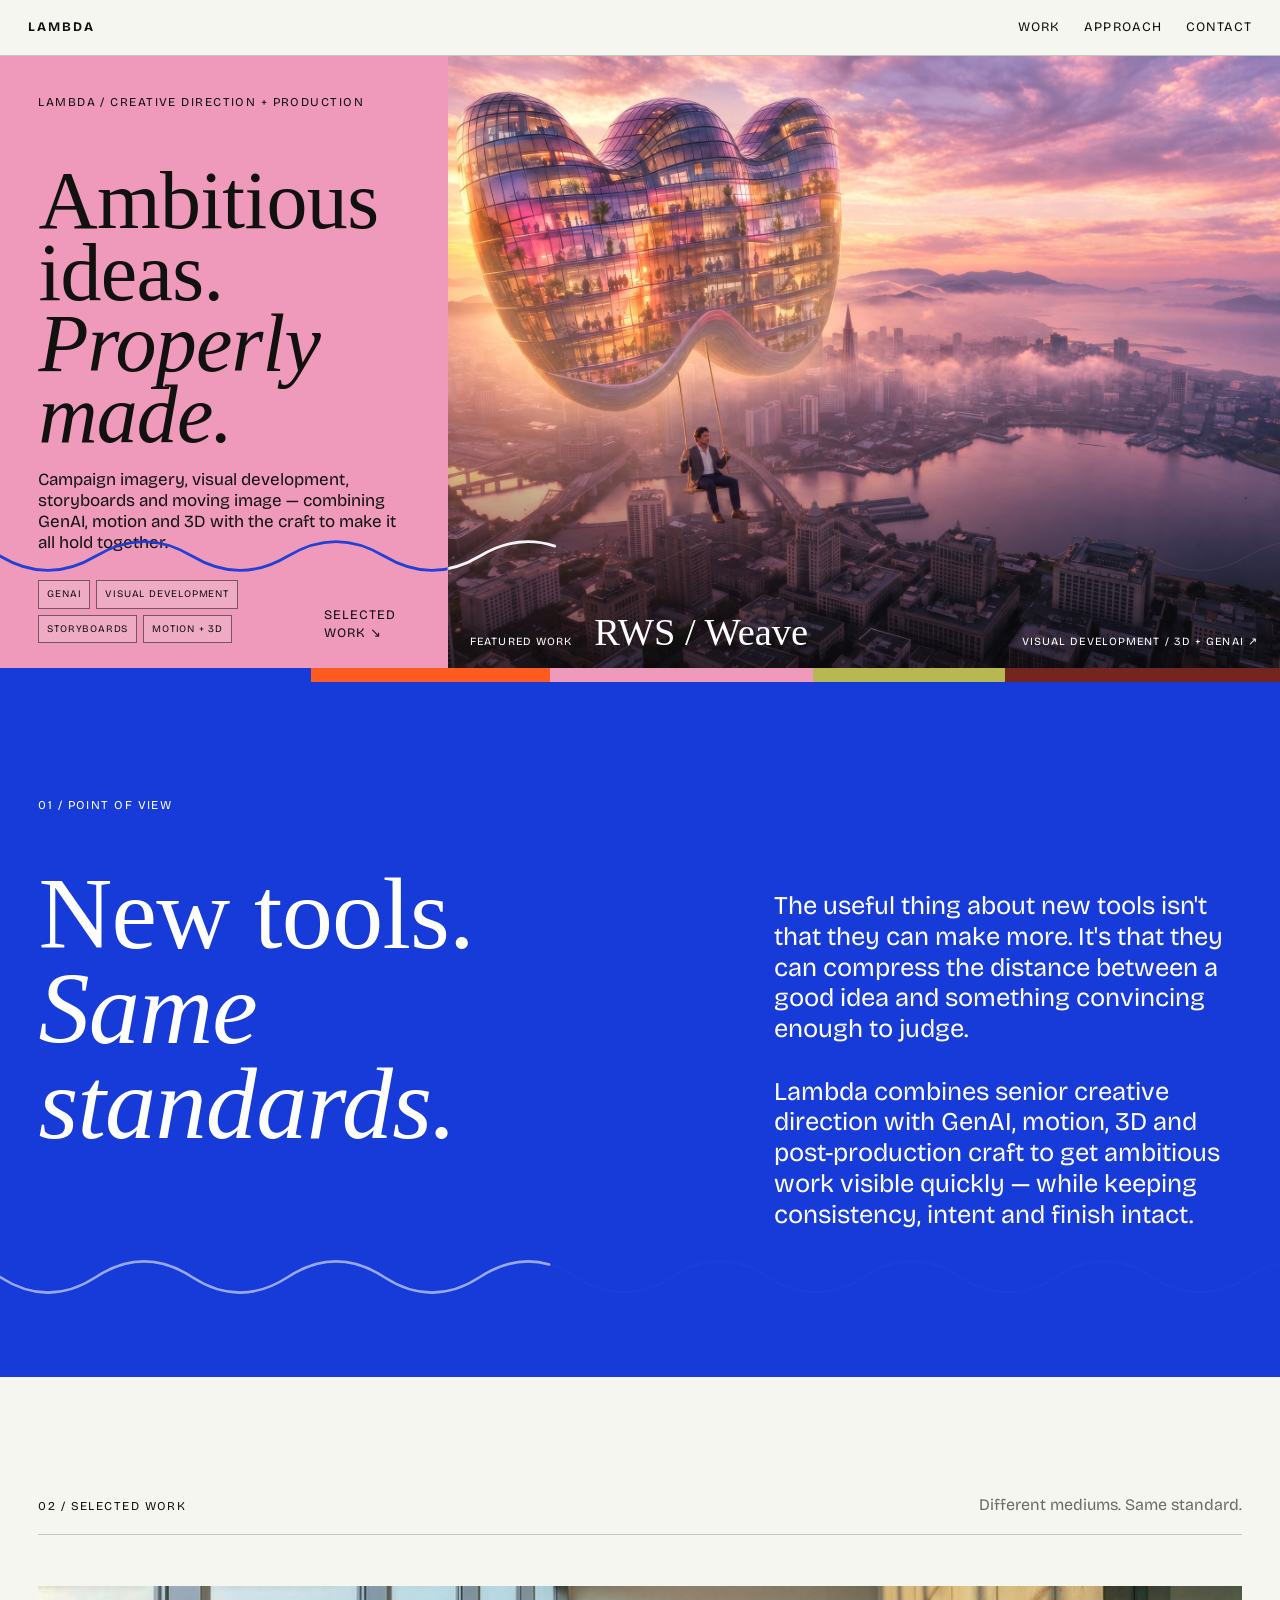
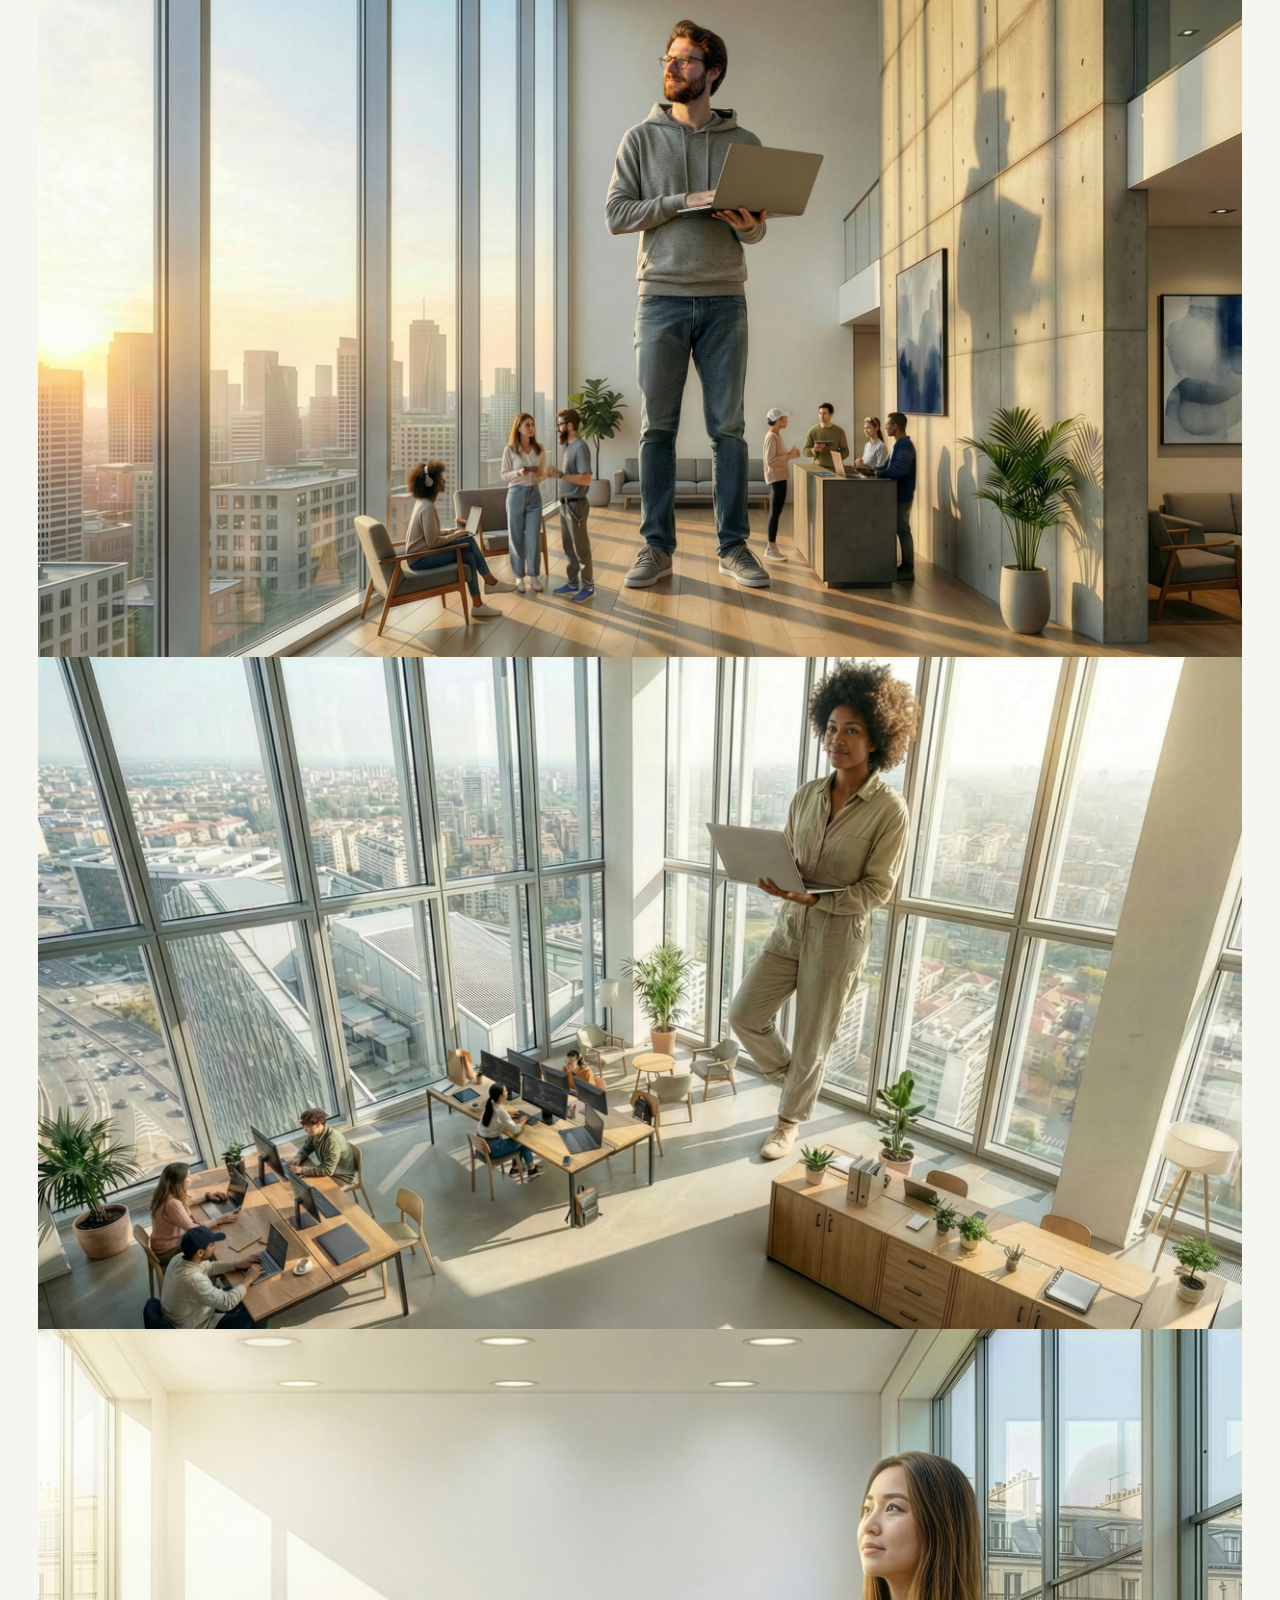
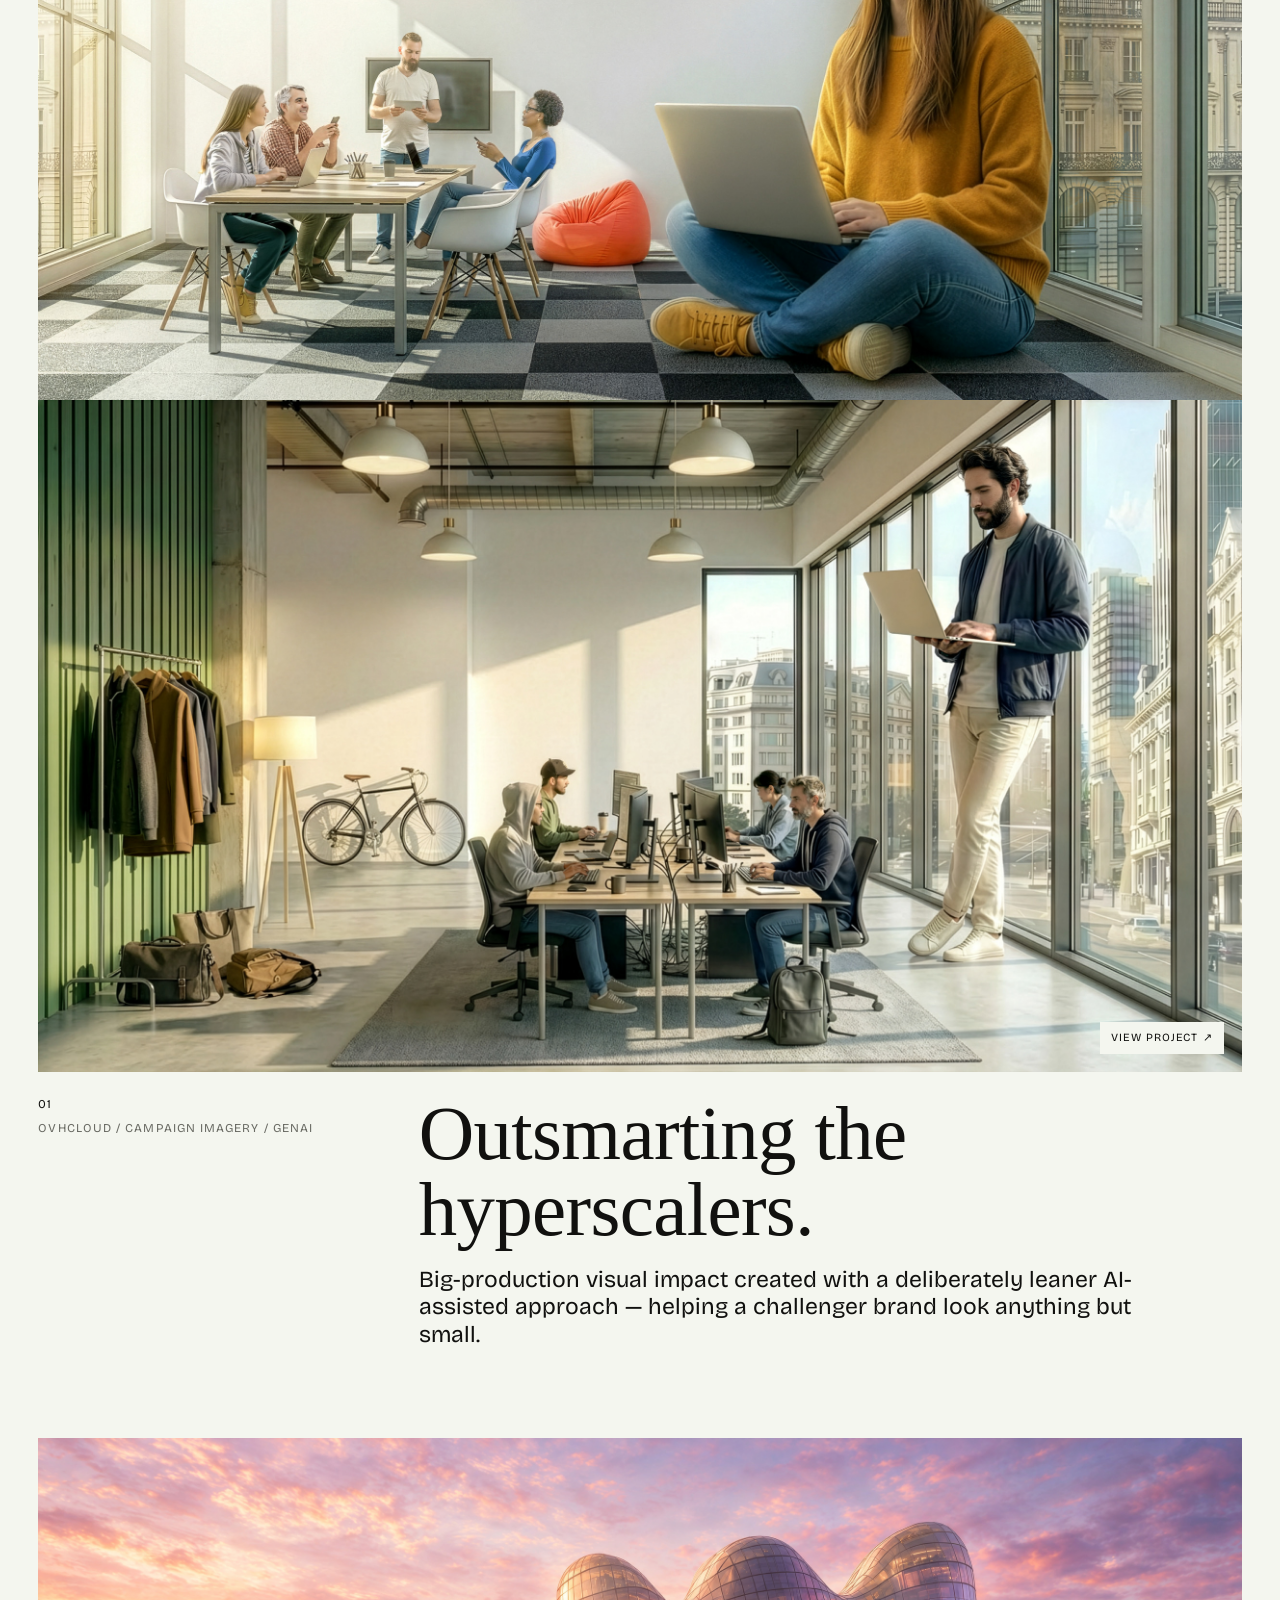
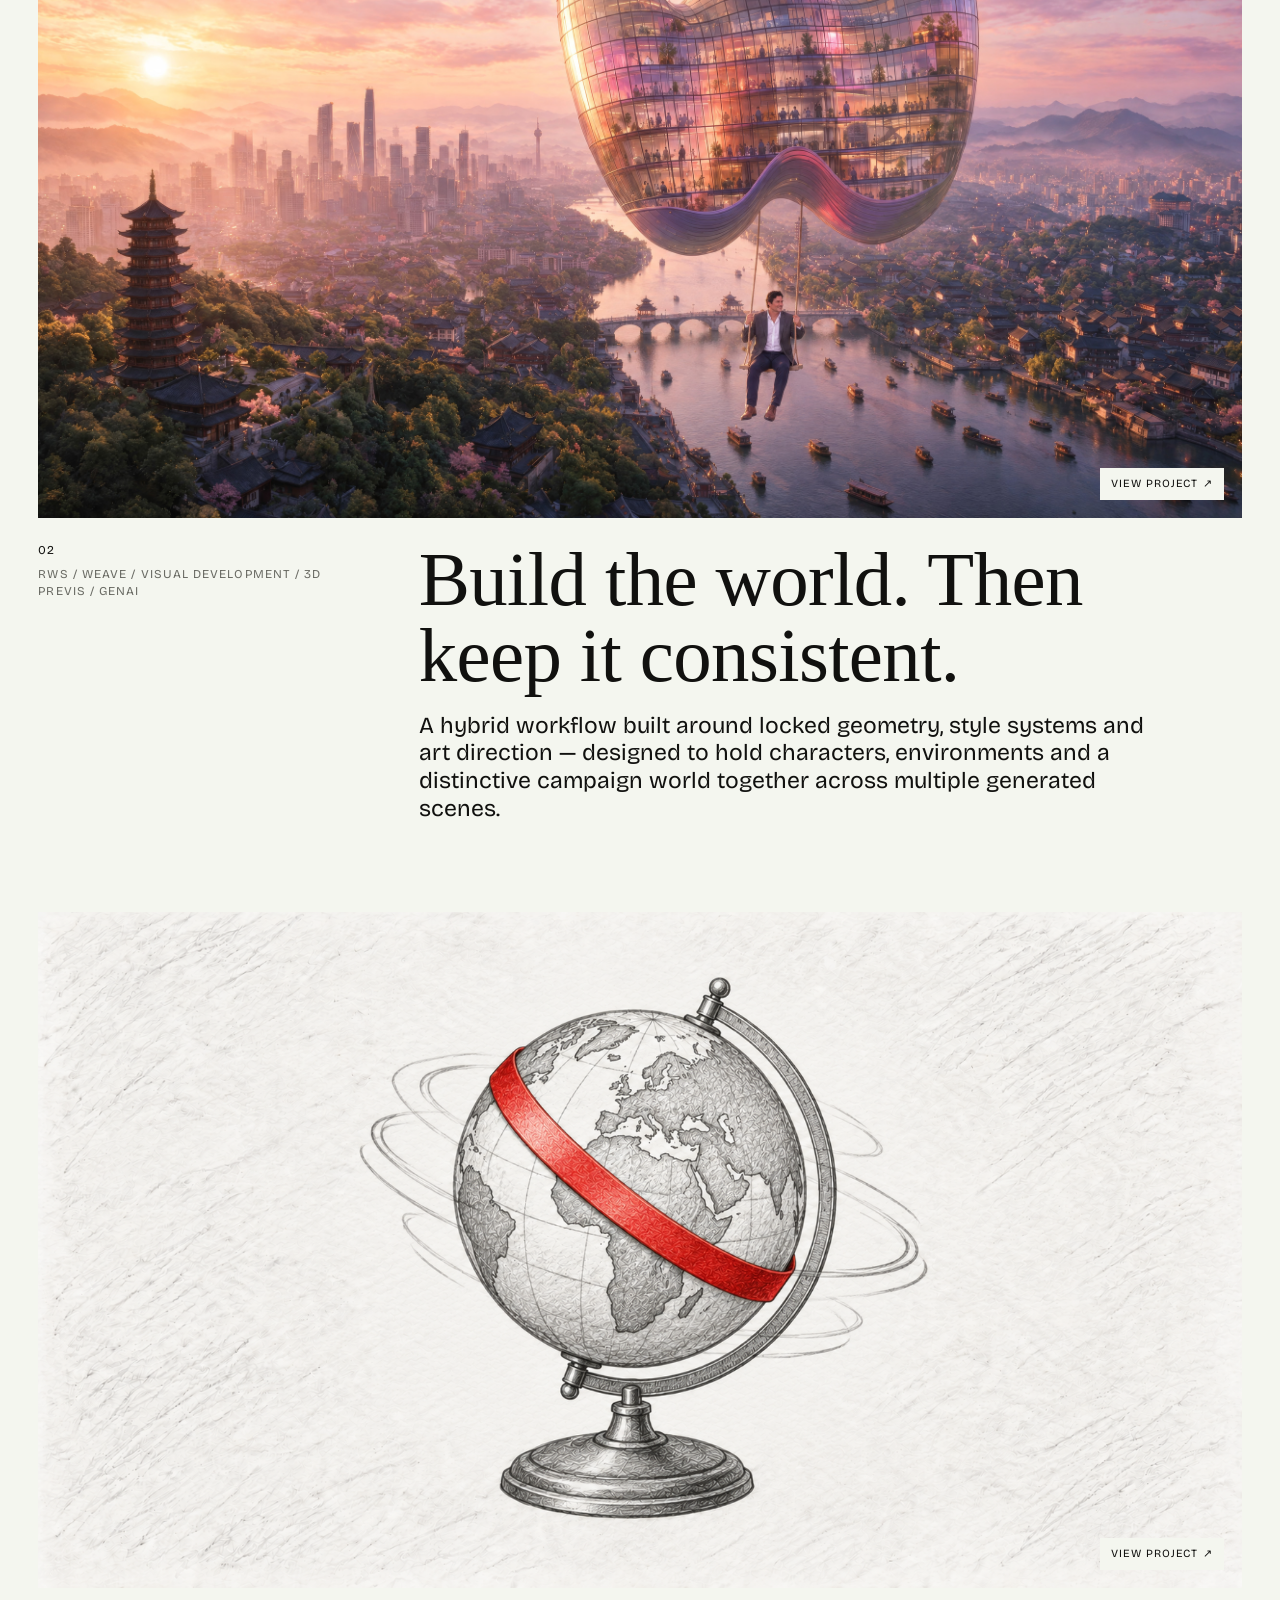
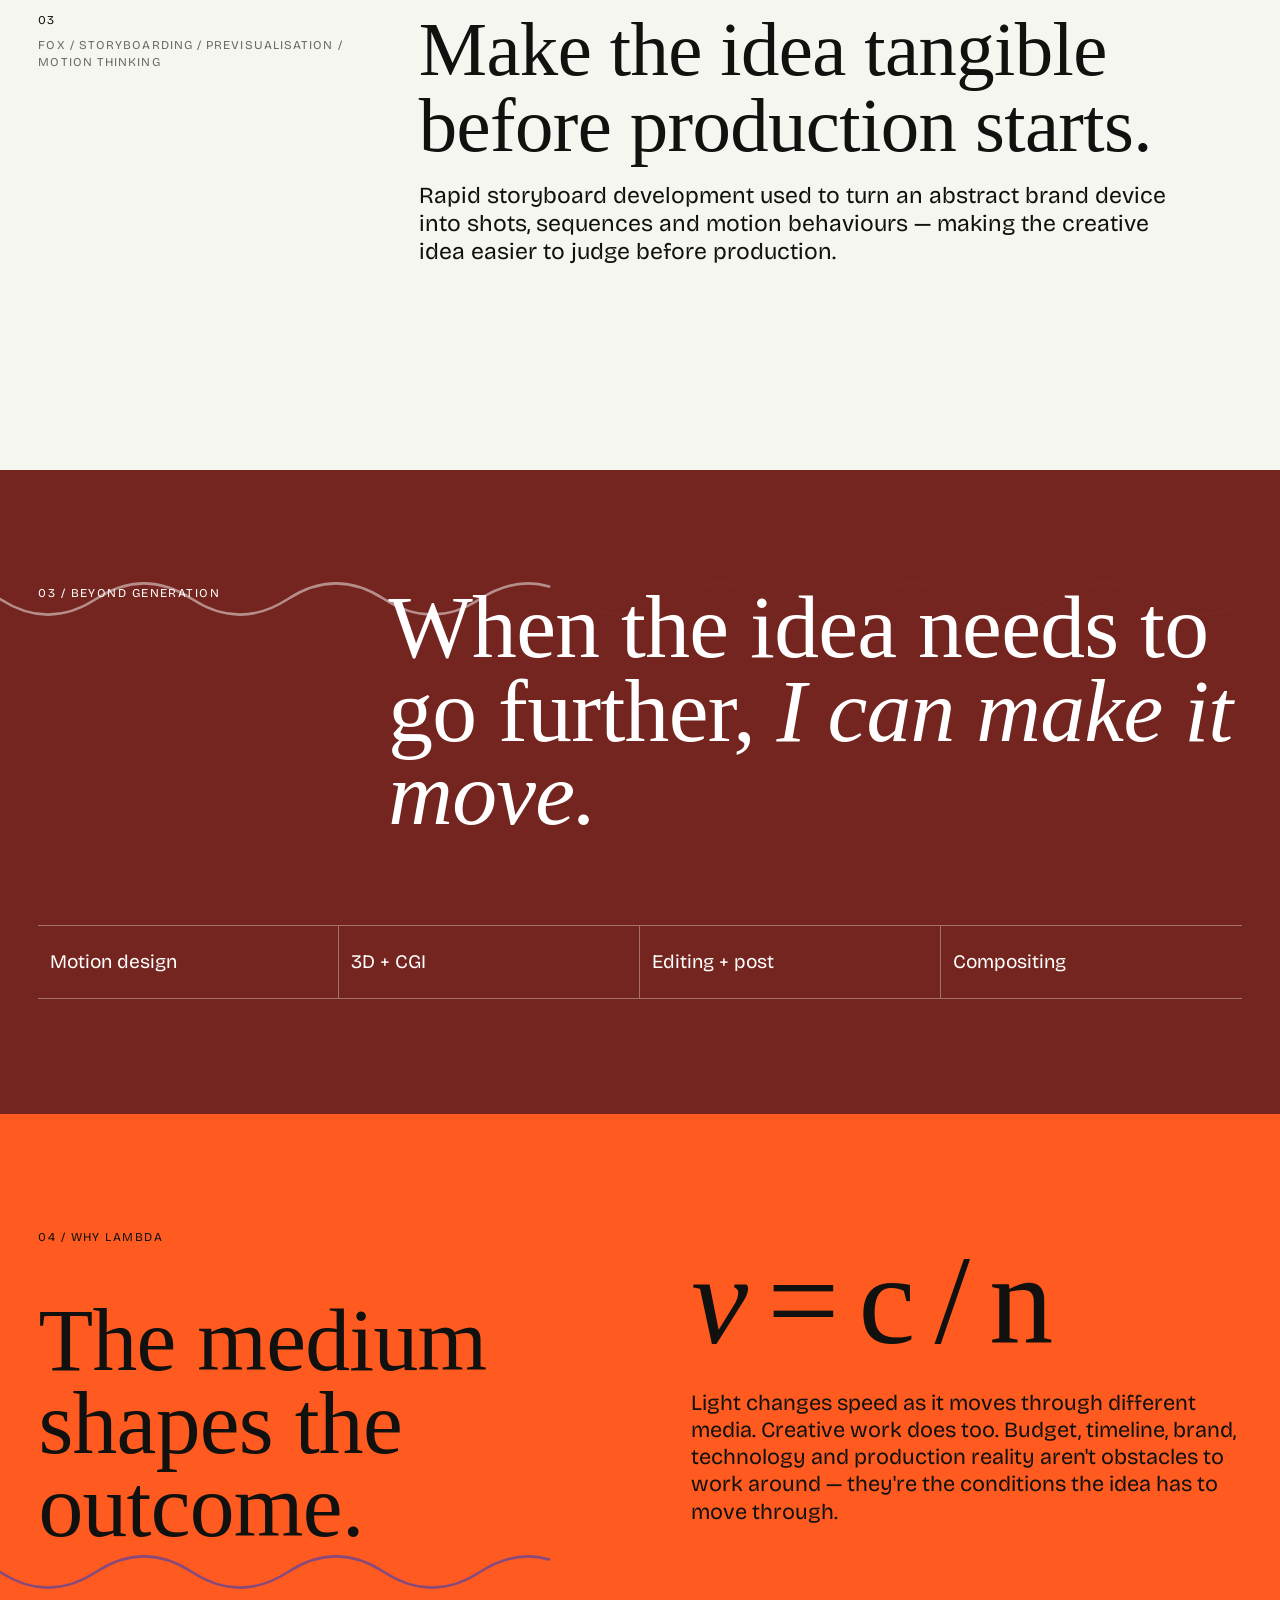
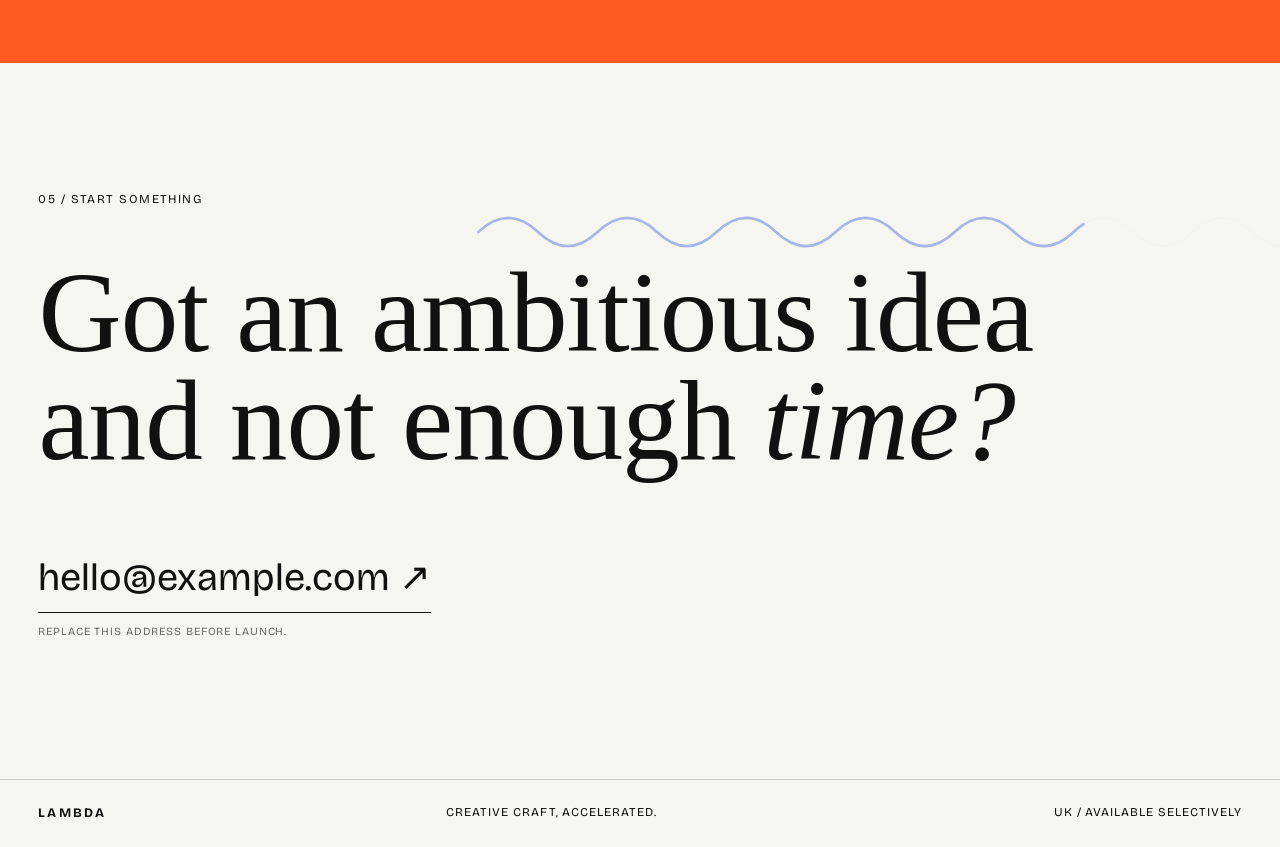
==== commit 6f36ef0f: "Make OVH homepage feature a campaign image system" ====
--- a/index.html
+++ b/index.html
@@ -56,8 +56,11 @@
       <div class="work-head"><div class="eyebrow">02 / Selected work</div><p>Different mediums. Same standard.</p></div>
 
       <article class="project project--ovh">
-        <a class="project-media" href="projects/ovhcloud.html">
-          <img src="assets/ovh/Character%201_Original%20(01).jpg" alt="OVHcloud campaign artwork" loading="lazy">
+        <a class="project-media project-media--ovh-grid" href="projects/ovhcloud.html" aria-label="View OVHcloud campaign imagery project">
+          <img src="assets/ovh/Character%201_Original%20(01).jpg" alt="OVHcloud campaign artwork 1" loading="lazy">
+          <img src="assets/ovh/Character%202_Original%20(02).jpg" alt="OVHcloud campaign artwork 2" loading="lazy">
+          <img src="assets/ovh/Character%203_Original%20(03).jpg" alt="OVHcloud campaign artwork 3" loading="lazy">
+          <img src="assets/ovh/Character%204_Original%20(04).jpg" alt="OVHcloud campaign artwork 4" loading="lazy">
           <span class="media-label">View project ↗</span>
         </a>
         <div class="project-info">
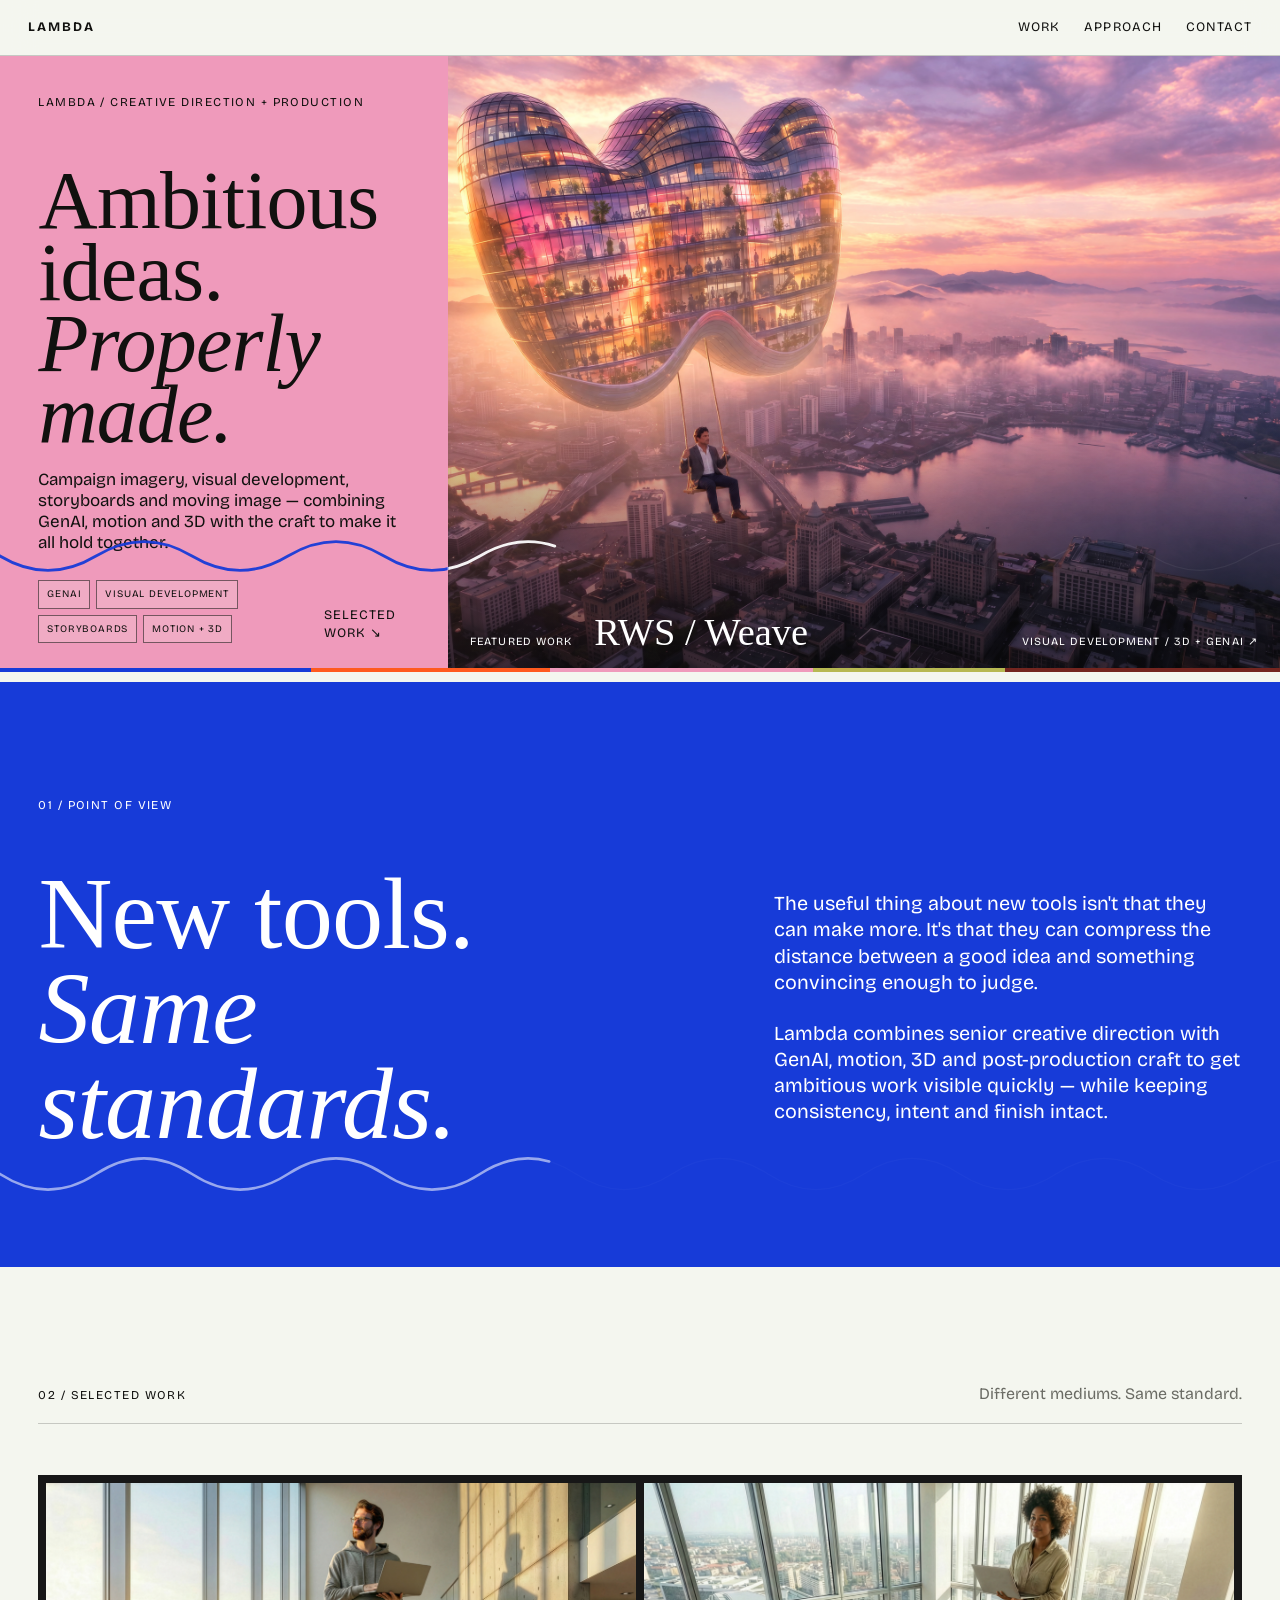
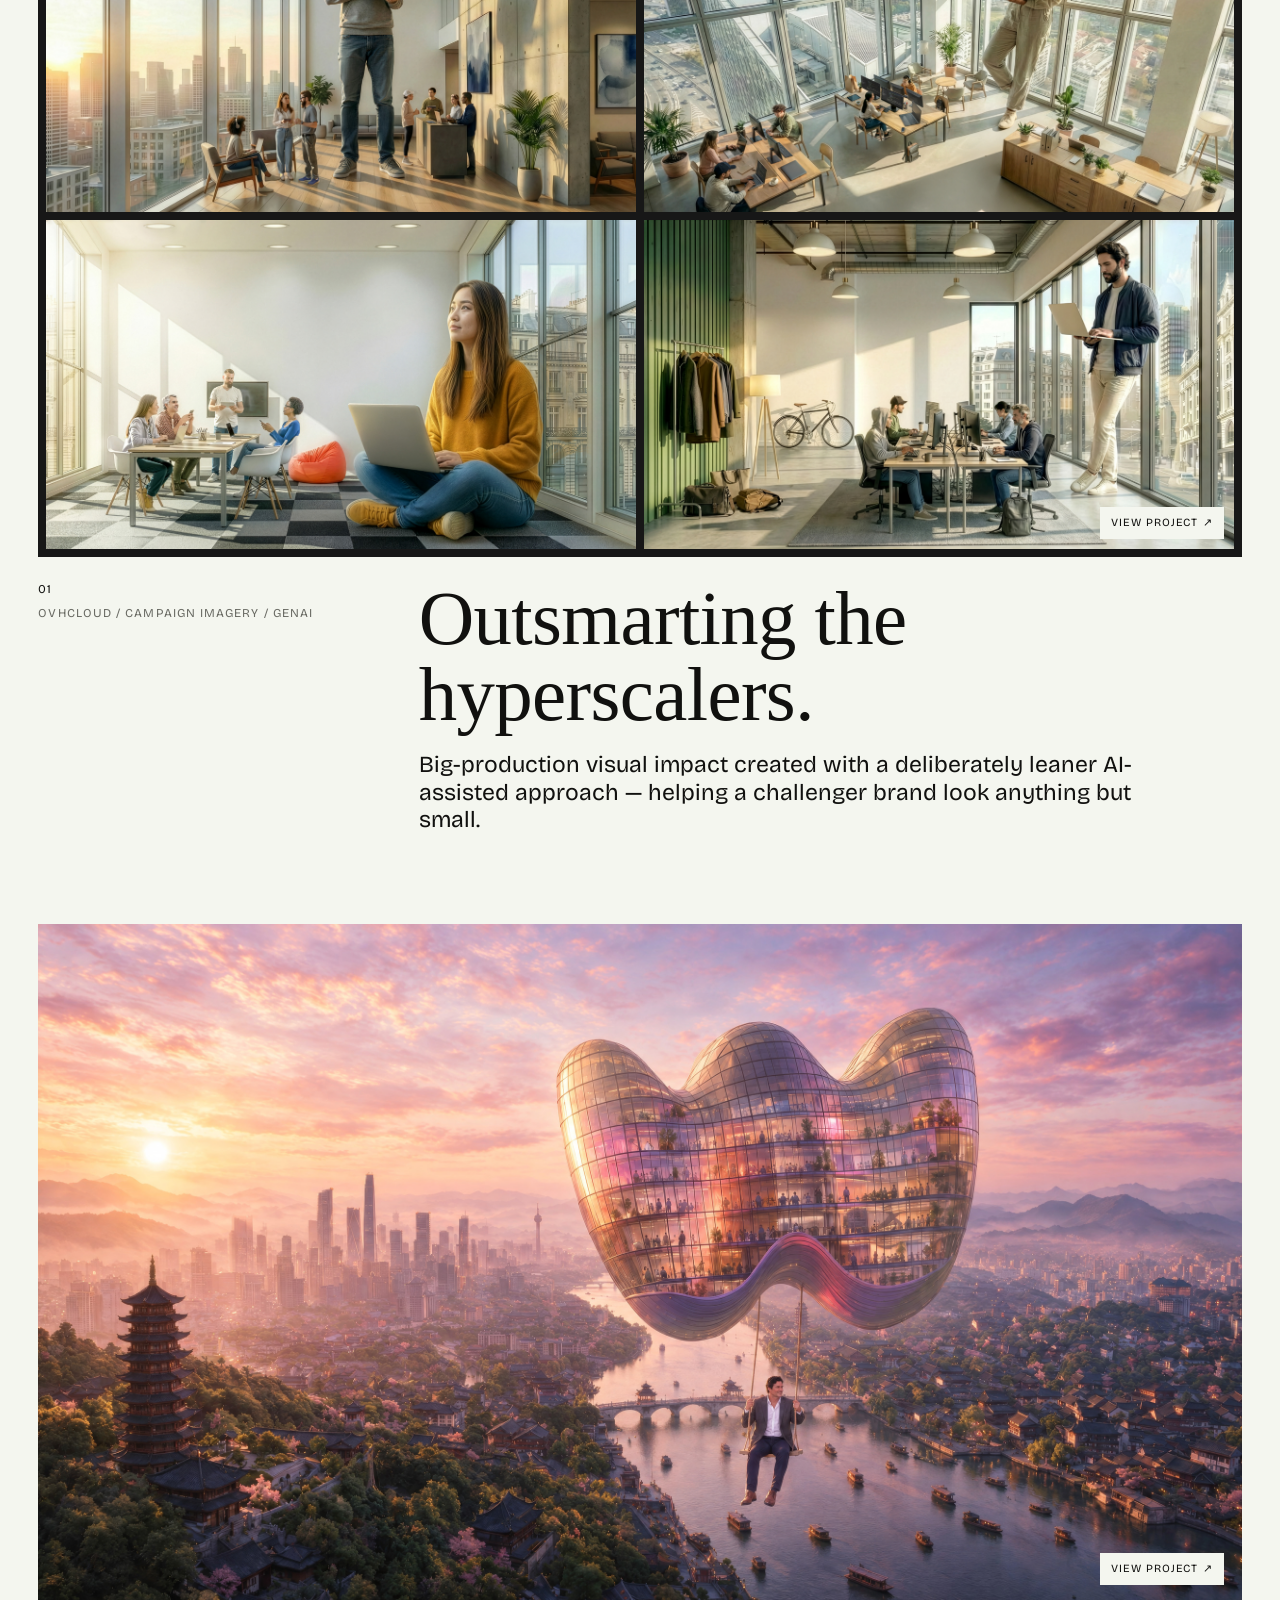
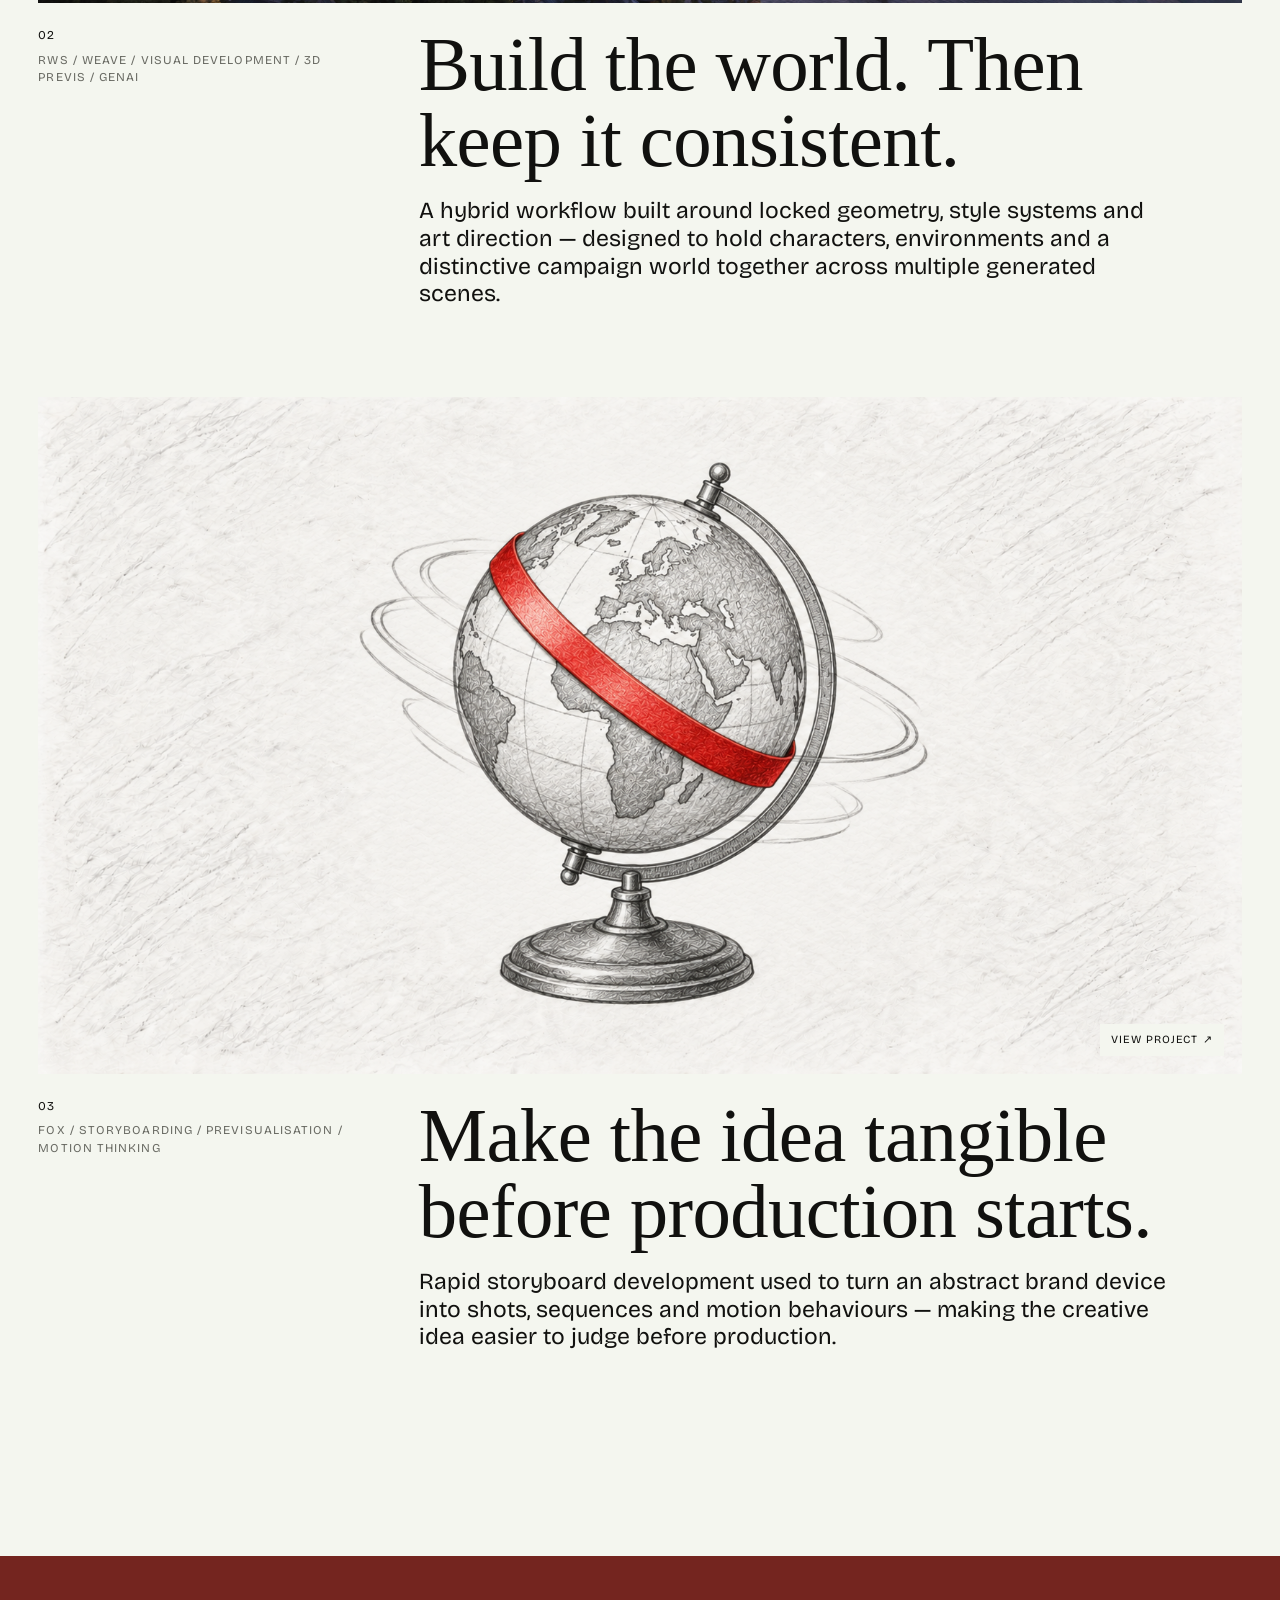
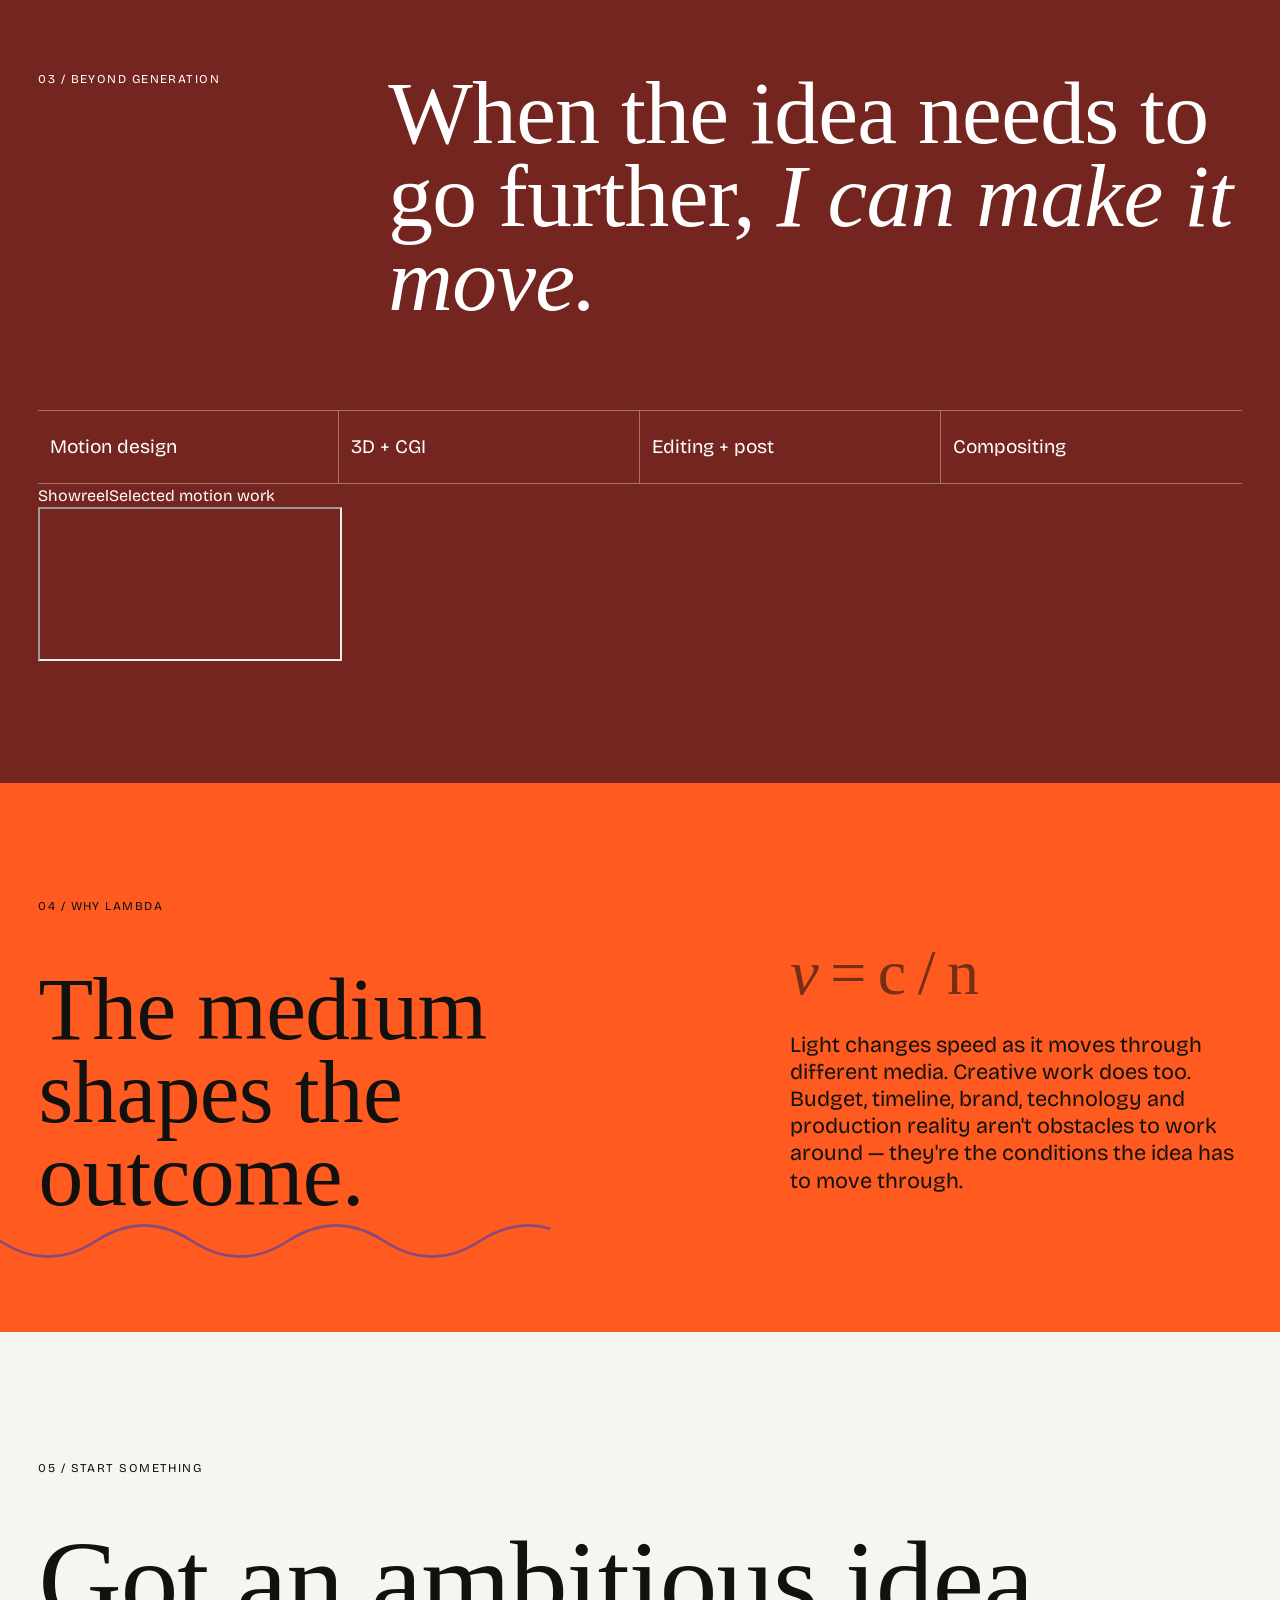
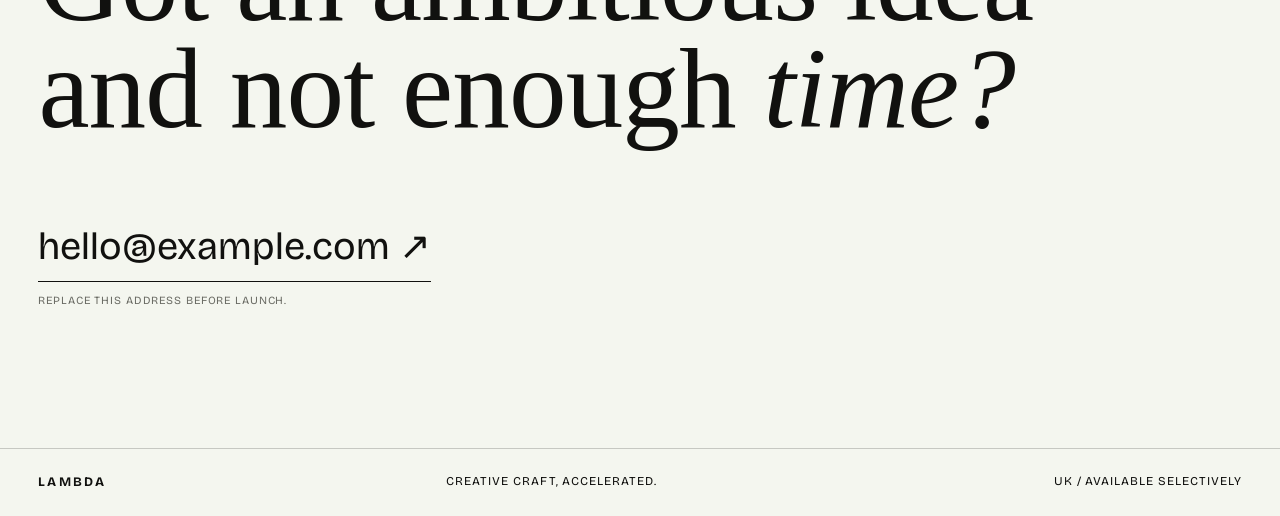
==== commit 6c19c86c: "Add motion showreel to homepage" ====
--- a/index.html
+++ b/index.html
@@ -109,6 +109,12 @@
       <div class="capabilities" role="list">
         <div role="listitem">Motion design</div><div role="listitem">3D + CGI</div><div role="listitem">Editing + post</div><div role="listitem">Compositing</div>
       </div>
+      <div class="reel-block">
+        <div class="reel-meta"><span>Showreel</span><span>Selected motion work</span></div>
+        <div class="reel-frame">
+          <iframe src="https://player.vimeo.com/video/1120419142?title=0&byline=0&portrait=0" title="Lambda motion showreel" allow="autoplay; fullscreen; picture-in-picture" allowfullscreen loading="lazy"></iframe>
+        </div>
+      </div>
     </section>
 
     <section class="method">
--- a/styles.css
+++ b/styles.css
@@ -1061,3 +1061,83 @@
   height:94px;
   opacity:.42;
 }
+
+
+/* 2026-10-06 refinement pass: less decoration, more hierarchy */
+
+/* OVH should read as a campaign system, not one giant portrait crop. */
+.project-media--ovh-grid{
+  display:grid;
+  grid-template-columns:1fr 1fr;
+  grid-template-rows:1fr 1fr;
+  gap:8px;
+  padding:8px;
+  background:#171717;
+}
+
+.project-media--ovh-grid img{
+  min-height:0;
+  width:100%;
+  height:100%;
+  object-fit:cover;
+  transform:none !important;
+}
+
+.project-media--ovh-grid img:nth-child(1){object-position:50% 42%}
+.project-media--ovh-grid img:nth-child(2){object-position:50% 45%}
+.project-media--ovh-grid img:nth-child(3){object-position:50% 44%}
+.project-media--ovh-grid img:nth-child(4){object-position:50% 43%}
+
+/* The colour spectrum becomes a tiny brand accent rather than another visual block. */
+.hero--image .spectrum{
+  height:4px;
+}
+
+/* Let the manifesto headline lead. */
+.manifesto-copy{
+  max-width:560px;
+}
+
+.manifesto-copy p{
+  font-size:clamp(17px,1.55vw,23px);
+  line-height:1.32;
+}
+
+/* The Lambda physics thought is supporting detail, not the main event. */
+.method{
+  grid-template-columns:1.18fr .82fr;
+}
+
+.equation{
+  font-size:clamp(42px,5vw,78px);
+  line-height:.9;
+  margin:0 0 30px;
+  letter-spacing:-.035em;
+  opacity:.58;
+}
+
+.method-body>p:last-child{
+  max-width:600px;
+}
+
+/* Only the hero, manifesto and method carry the wavelength on the homepage. */
+.craft > .lambda-wave,
+.contact > .lambda-wave{
+  display:none !important;
+}
+
+@media(max-width:800px){
+  .project-media--ovh-grid{
+    gap:5px;
+    padding:5px;
+  }
+
+  .method{
+    grid-template-columns:1fr;
+  }
+
+  .equation{
+    font-size:54px;
+    margin-bottom:24px;
+  }
+}
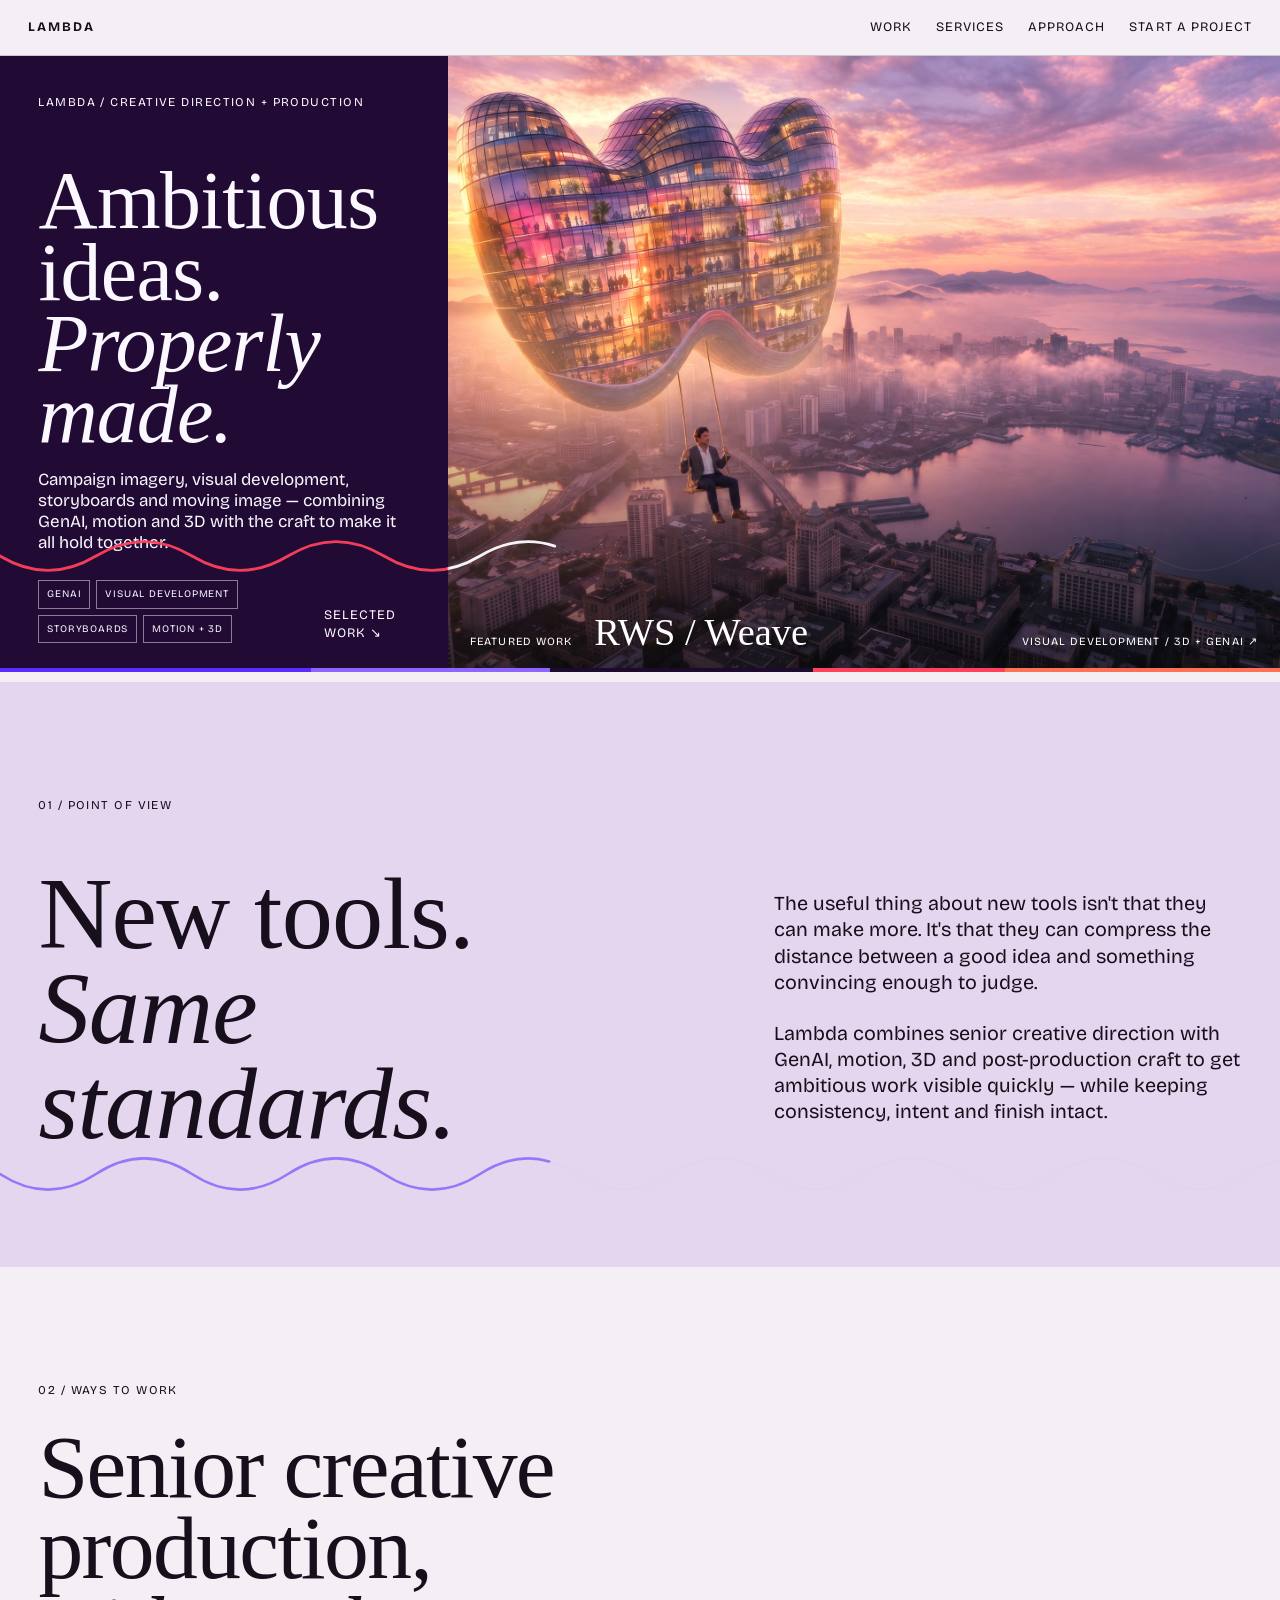
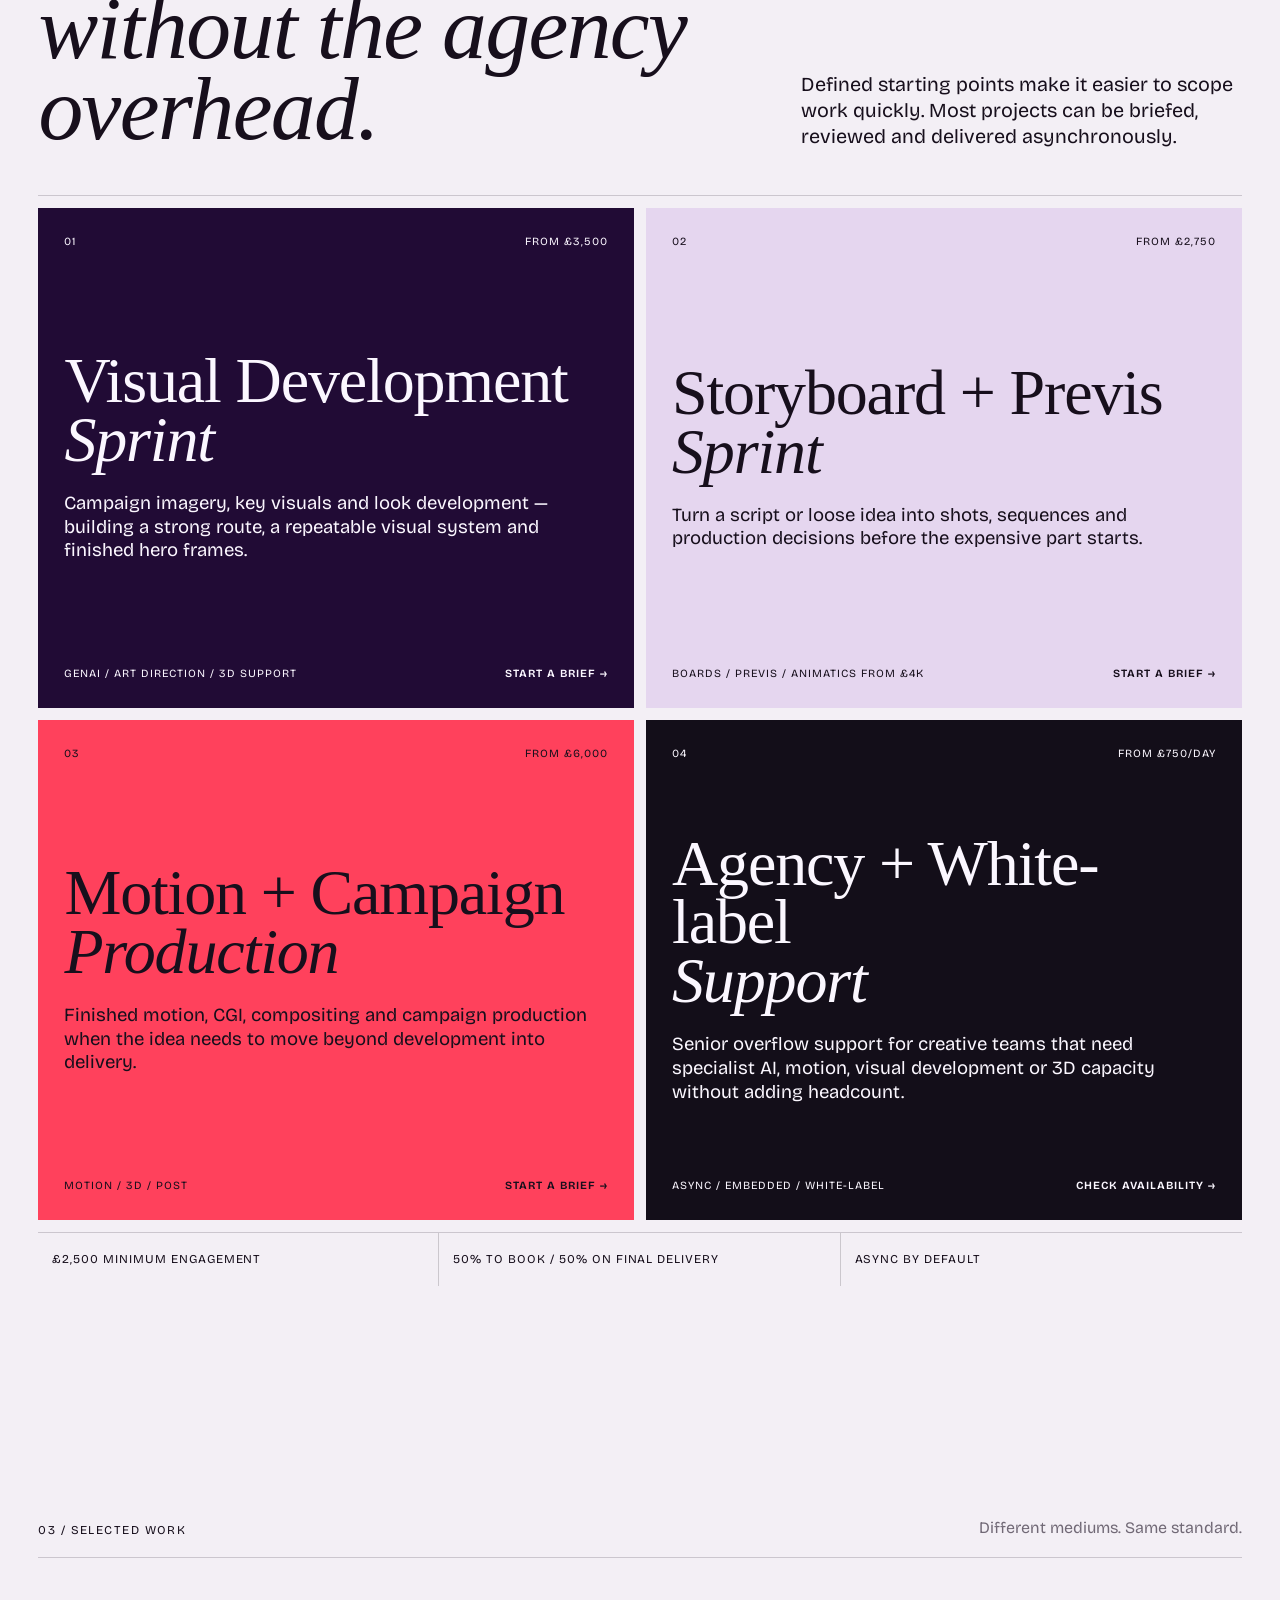
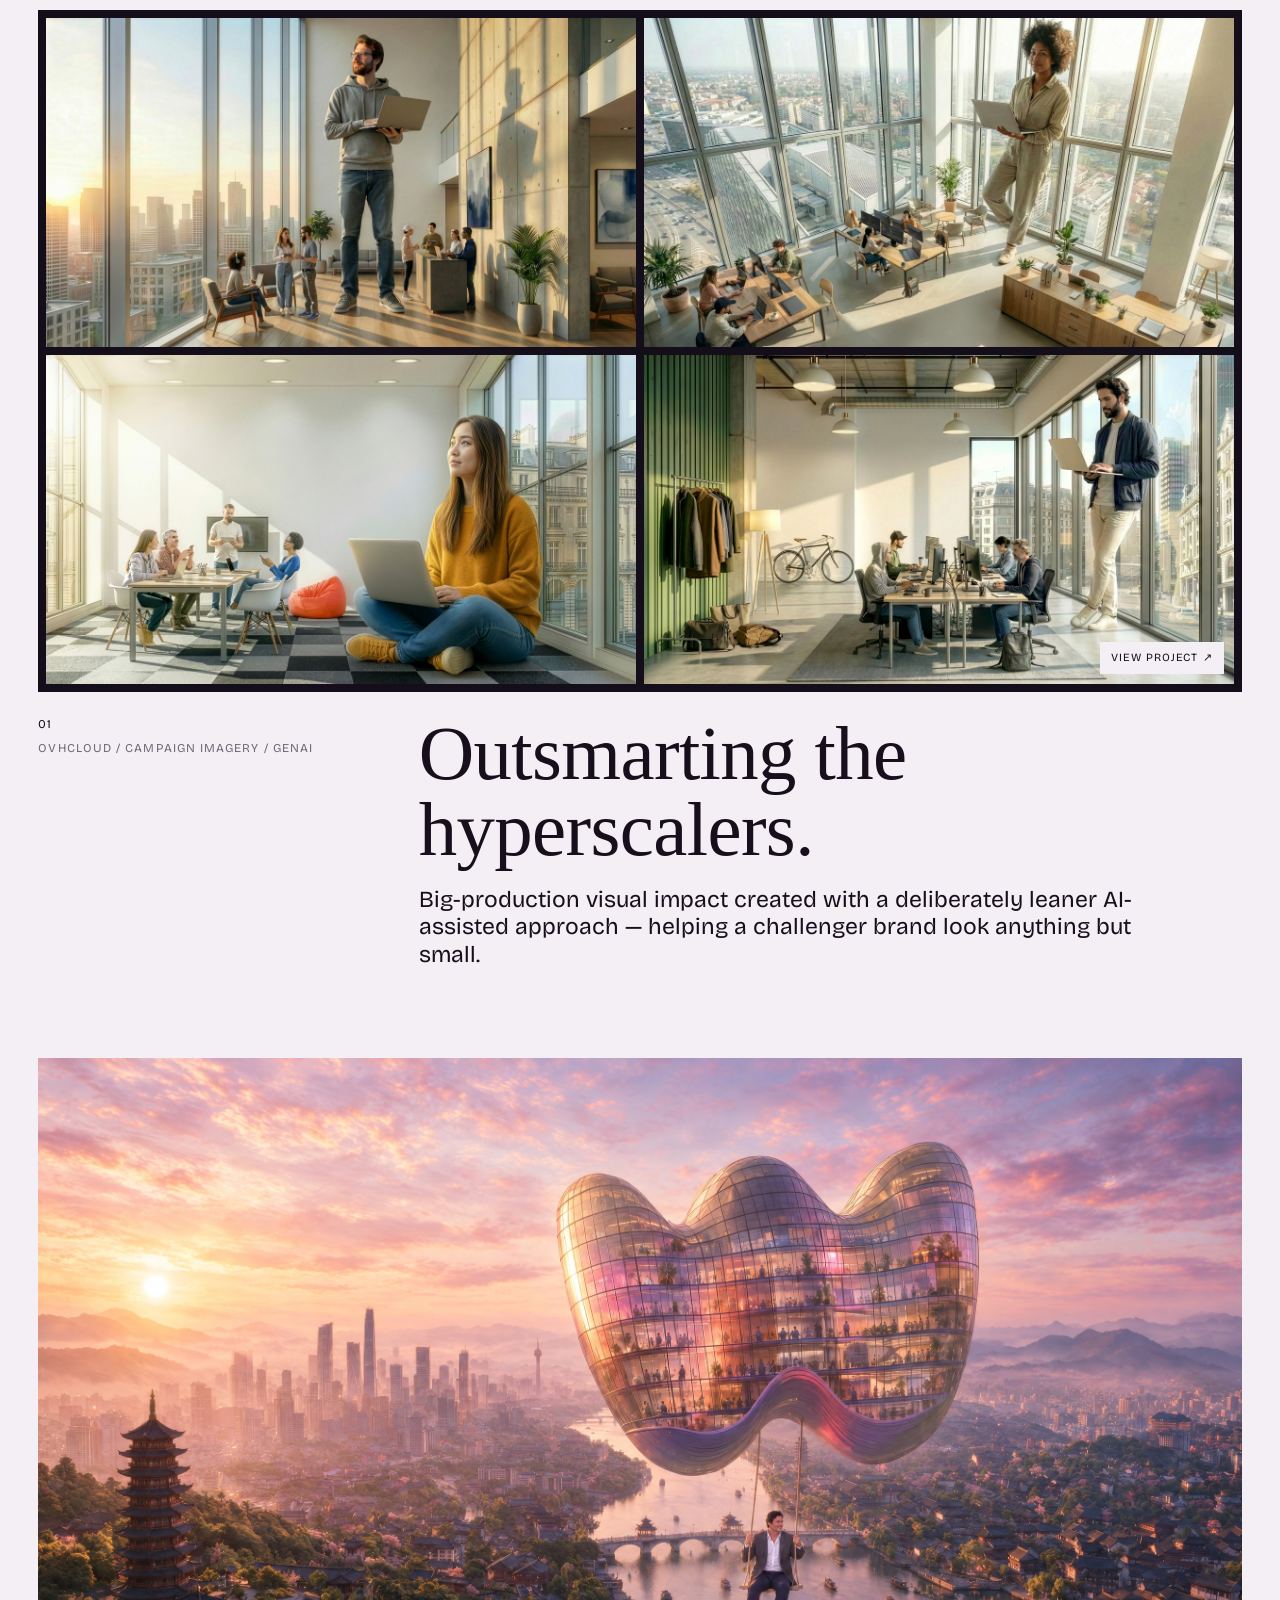
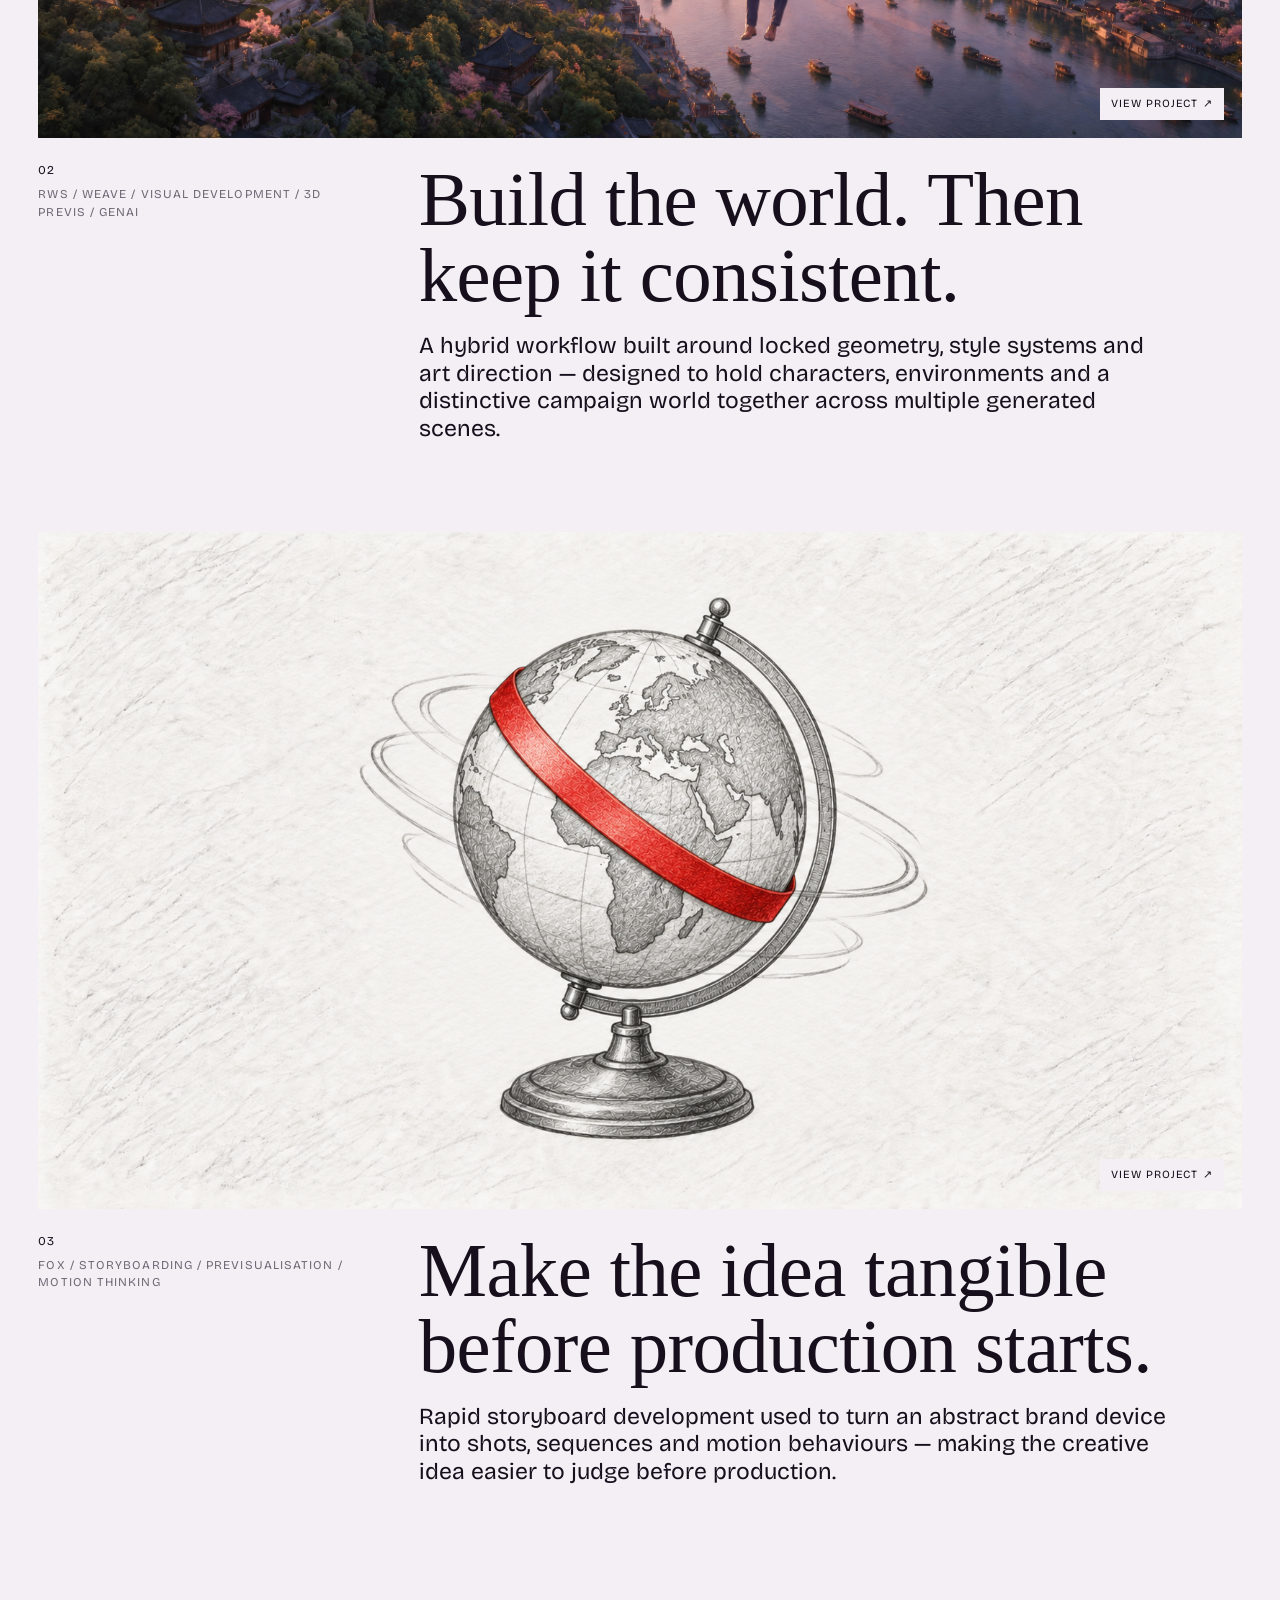
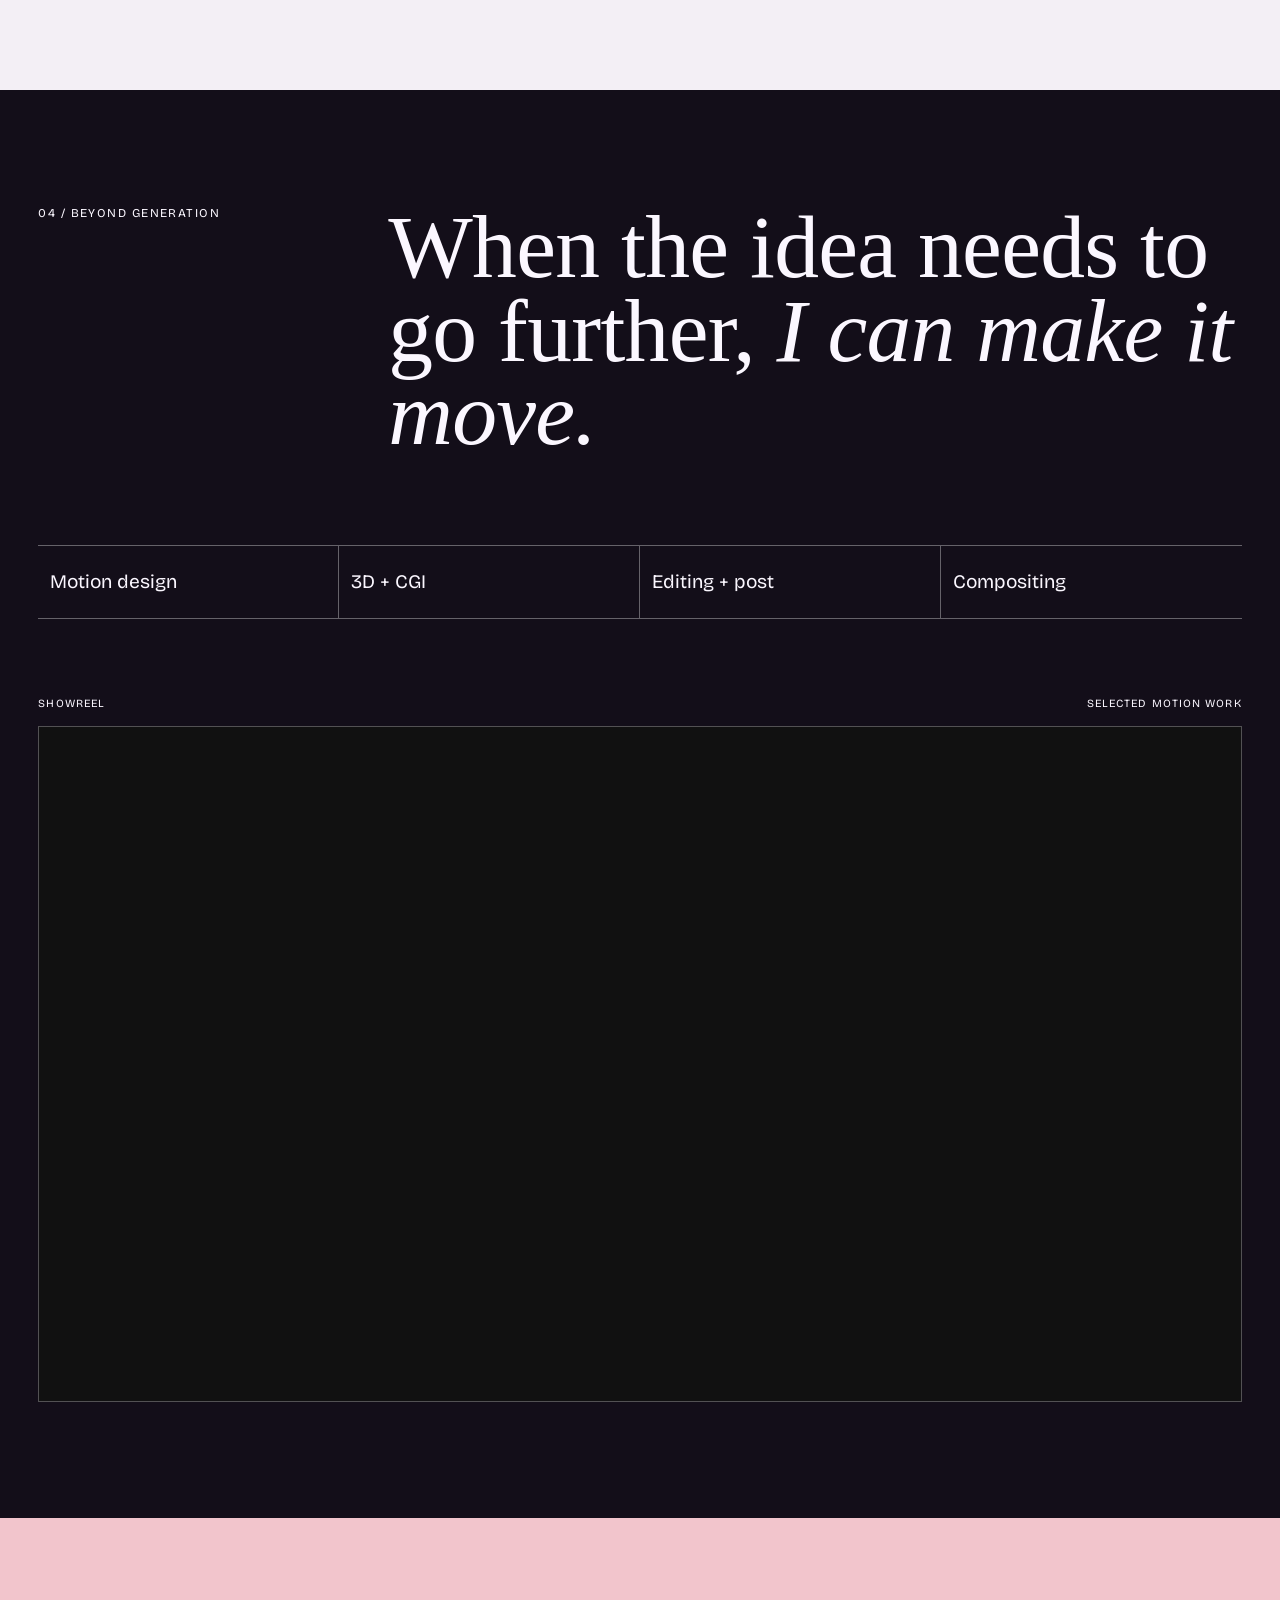
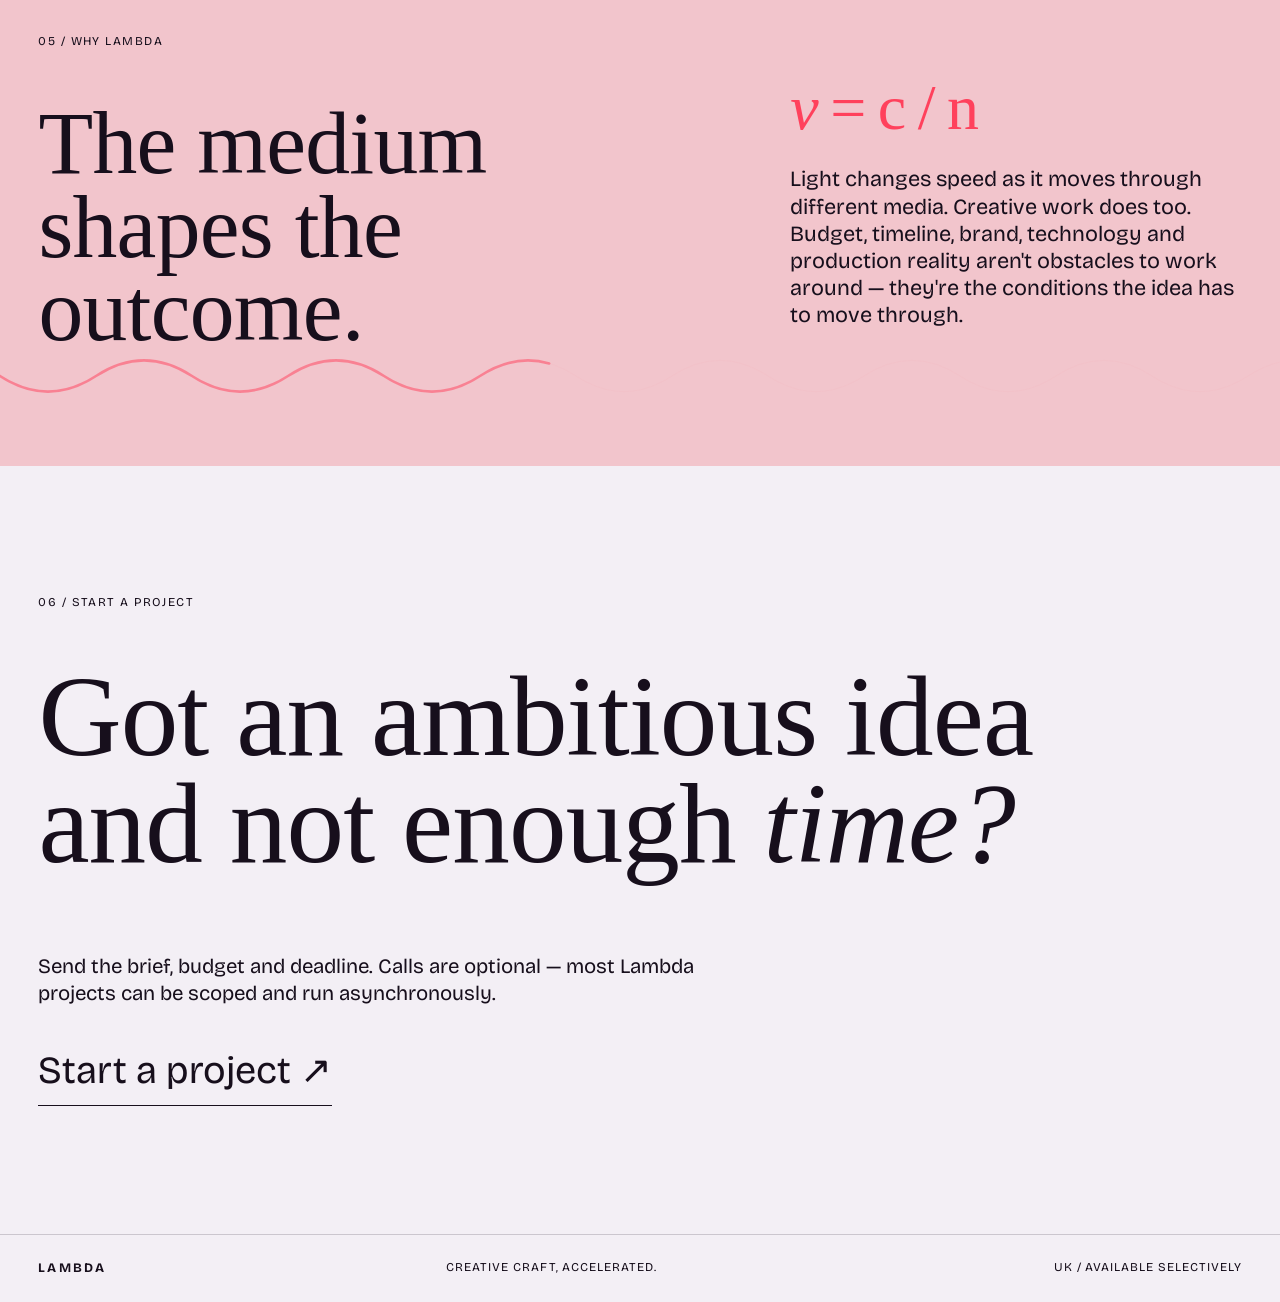
==== commit 06424985: "Add productised services and async project intake" ====
--- a/index.html
+++ b/index.html
@@ -17,7 +17,7 @@
     <a class="brand" href="#top" aria-label="Lambda home">
       <span class="brand-word">Lambda</span>
     </a>
-    <nav aria-label="Primary"><a href="#work">Work</a><a href="#approach">Approach</a><a href="#contact">Contact</a></nav>
+    <nav aria-label="Primary"><a href="#work">Work</a><a href="#services">Services</a><a href="#approach">Approach</a><a href="start-project.html">Start a project</a></nav>
   </header>
 
   <main id="top">
@@ -52,8 +52,50 @@
       </div>
     </section>
 
+    <section class="services" id="services">
+      <div class="services-head">
+        <div>
+          <div class="eyebrow">02 / Ways to work</div>
+          <h2>Senior creative production,<br><em>without the agency overhead.</em></h2>
+        </div>
+        <p>Defined starting points make it easier to scope work quickly. Most projects can be briefed, reviewed and delivered asynchronously.</p>
+      </div>
+
+      <div class="service-grid">
+        <article class="service-card">
+          <div class="service-card-top"><span>01</span><span>From £3,500</span></div>
+          <div><h3>Visual Development<br><em>Sprint</em></h3><p>Campaign imagery, key visuals and look development — building a strong route, a repeatable visual system and finished hero frames.</p></div>
+          <div class="service-card-foot"><span>GenAI / Art direction / 3D support</span><a href="start-project.html?service=visual">Start a brief →</a></div>
+        </article>
+
+        <article class="service-card service-card--light">
+          <div class="service-card-top"><span>02</span><span>From £2,750</span></div>
+          <div><h3>Storyboard + Previs<br><em>Sprint</em></h3><p>Turn a script or loose idea into shots, sequences and production decisions before the expensive part starts.</p></div>
+          <div class="service-card-foot"><span>Boards / Previs / Animatics from £4k</span><a href="start-project.html?service=storyboard">Start a brief →</a></div>
+        </article>
+
+        <article class="service-card service-card--infrared">
+          <div class="service-card-top"><span>03</span><span>From £6,000</span></div>
+          <div><h3>Motion + Campaign<br><em>Production</em></h3><p>Finished motion, CGI, compositing and campaign production when the idea needs to move beyond development into delivery.</p></div>
+          <div class="service-card-foot"><span>Motion / 3D / Post</span><a href="start-project.html?service=motion">Start a brief →</a></div>
+        </article>
+
+        <article class="service-card service-card--agency">
+          <div class="service-card-top"><span>04</span><span>From £750/day</span></div>
+          <div><h3>Agency + White-label<br><em>Support</em></h3><p>Senior overflow support for creative teams that need specialist AI, motion, visual development or 3D capacity without adding headcount.</p></div>
+          <div class="service-card-foot"><span>Async / Embedded / White-label</span><a href="start-project.html?service=agency">Check availability →</a></div>
+        </article>
+      </div>
+
+      <div class="service-terms">
+        <span>£2,500 minimum engagement</span>
+        <span>50% to book / 50% on final delivery</span>
+        <span>Async by default</span>
+      </div>
+    </section>
+
     <section class="work" id="work">
-      <div class="work-head"><div class="eyebrow">02 / Selected work</div><p>Different mediums. Same standard.</p></div>
+      <div class="work-head"><div class="eyebrow">03 / Selected work</div><p>Different mediums. Same standard.</p></div>
 
       <article class="project project--ovh">
         <a class="project-media project-media--ovh-grid" href="projects/ovhcloud.html" aria-label="View OVHcloud campaign imagery project">
@@ -103,7 +145,7 @@
 
     <section class="craft">
       <div class="craft-intro">
-        <div class="eyebrow">03 / Beyond generation</div>
+        <div class="eyebrow">04 / Beyond generation</div>
         <h2>When the idea needs to go further, <em>I can make it move.</em></h2>
       </div>
       <div class="capabilities" role="list">
@@ -118,7 +160,7 @@
     </section>
 
     <section class="method">
-      <div class="method-title"><div class="eyebrow">04 / Why Lambda</div><h2>The medium shapes the outcome.</h2></div>
+      <div class="method-title"><div class="eyebrow">05 / Why Lambda</div><h2>The medium shapes the outcome.</h2></div>
       <div class="method-body">
         <p class="equation"><span>v</span> = c / n</p>
         <p>Light changes speed as it moves through different media. Creative work does too. Budget, timeline, brand, technology and production reality aren't obstacles to work around — they're the conditions the idea has to move through.</p>
@@ -126,10 +168,10 @@
     </section>
 
     <section class="contact" id="contact">
-      <div class="eyebrow">05 / Start something</div>
+      <div class="eyebrow">06 / Start a project</div>
       <h2>Got an ambitious idea<br>and not enough <em>time?</em></h2>
-      <a class="contact-link" href="mailto:hello@example.com">hello@example.com ↗</a>
-      <p class="contact-note">Replace this address before launch.</p>
+      <p class="contact-copy">Send the brief, budget and deadline. Calls are optional — most Lambda projects can be scoped and run asynchronously.</p>
+      <a class="contact-link" href="start-project.html">Start a project ↗</a>
     </section>
   </main>
 
--- a/styles.css
+++ b/styles.css
@@ -1,6 +1,7 @@
 :root{
-  --paper:#f4f6ef;--ink:#11110f;--muted:#6a6b64;--line:rgba(17,17,15,.2);
-  --blue:#173bd8;--orange:#ff5a1f;--pink:#ef9abb;--acid:#b7b852;--clay:#74251f;
+  --paper:#f3eff5;--ink:#170f1c;--muted:#716976;--line:rgba(23,15,28,.18);
+  --blue:#5a2dff;--orange:#ff415c;--pink:#e5d6ef;--acid:#ff7255;--clay:#1d0b2e;
+  --accent:#ff415c;
   --serif:"Boska",Georgia,serif;--sans:"Bricolage Grotesque",Arial,sans-serif
 }
 *{box-sizing:border-box}
@@ -1141,3 +1142,461 @@
     margin-bottom:24px;
   }
 }
+
+
+/* Motion showreel */
+.reel-block{
+  margin-top:6vw;
+}
+
+.reel-meta{
+  display:flex;
+  justify-content:space-between;
+  gap:20px;
+  margin-bottom:14px;
+  font-size:11px;
+  text-transform:uppercase;
+  letter-spacing:.1em;
+}
+
+.reel-frame{
+  position:relative;
+  aspect-ratio:16/9;
+  overflow:hidden;
+  background:#111;
+  border:1px solid rgba(255,255,255,.24);
+}
+
+.reel-frame iframe{
+  position:absolute;
+  inset:0;
+  width:100%;
+  height:100%;
+  border:0;
+}
+
+@media(max-width:800px){
+  .reel-block{margin-top:52px}
+}
+
+
+/* 2026-10-07 — Noir Acid identity */
+body{
+  background:var(--paper);
+  color:var(--ink);
+}
+
+.site-nav{
+  background:rgba(242,239,231,.9);
+}
+
+/* Hero becomes the hard black / acid signature. */
+.hero--image .hero-copy-panel{
+  background:#0b0b0b;
+  color:var(--paper);
+}
+
+.hero--image .hero-copy p,
+.hero--image .text-link{
+  color:var(--paper);
+}
+
+.hero--image .hero-services span{
+  color:var(--paper);
+  border-color:rgba(242,239,231,.48);
+  background:transparent;
+}
+
+/* Acid is the one loud brand field. */
+.manifesto{
+  background:var(--accent);
+  color:var(--ink);
+}
+
+.manifesto > .lambda-wave .lambda-wave__track,
+.manifesto > .lambda-wave .lambda-wave__runner{
+  stroke:var(--ink);
+}
+
+.craft{
+  background:#151515;
+  color:var(--paper);
+}
+
+.method{
+  background:#0b0b0b;
+  color:var(--paper);
+}
+
+.method .lambda-wave__track,
+.method .lambda-wave__runner{
+  stroke:var(--accent);
+}
+
+.equation{
+  color:var(--accent);
+  opacity:1;
+}
+
+.hero--image .spectrum i:nth-child(1),
+.hero--image .spectrum i:nth-child(4){
+  background:var(--accent);
+}
+.hero--image .spectrum i:nth-child(2),
+.hero--image .spectrum i:nth-child(5){
+  background:#0b0b0b;
+}
+.hero--image .spectrum i:nth-child(3){
+  background:var(--paper);
+}
+
+/* One consistent hover behaviour: acid becomes the interaction signal. */
+a{
+  transition:color .2s ease, background-color .2s ease, border-color .2s ease;
+}
+
+.site-nav a:hover,
+.brand:hover,
+.text-link:hover,
+.contact-link:hover,
+.project-back:hover,
+.next-project a:hover,
+footer a:hover{
+  color:var(--accent);
+}
+
+.site-nav nav a:after{
+  background:var(--accent);
+}
+
+.media-label{
+  transition:background-color .2s ease,color .2s ease,transform .2s ease;
+}
+
+.project-media:hover .media-label{
+  background:var(--accent);
+  color:var(--ink);
+  transform:translateY(-2px);
+}
+
+.hero-project:hover .hero-project-label{
+  color:var(--accent);
+}
+
+.next-project a:hover strong{
+  color:var(--accent);
+}
+
+.contact-link:hover{
+  border-color:var(--accent);
+}
+
+/* Keep acid hovers legible when the link already sits on an acid field. */
+.manifesto a:hover{
+  color:var(--ink);
+  text-decoration-color:var(--ink);
+}
+
+/* Video and image framing sit better against the reduced palette. */
+.project-media--ovh-grid{
+  background:#0b0b0b;
+}
+
+.reel-frame{
+  border-color:rgba(242,239,231,.28);
+}
+
+
+/* 2026-10-07 — Ultraviolet identity */
+body{
+  background:var(--paper);
+  color:var(--ink);
+}
+
+.site-nav{
+  background:rgba(242,237,247,.9);
+}
+
+/* Strong colour break between the opening two sections. */
+.hero--image .hero-copy-panel{
+  background:#4b19ff;
+  color:#fff;
+}
+
+.hero--image .hero-copy p,
+.hero--image .text-link{
+  color:#fff;
+}
+
+.hero--image .hero-services span{
+  color:#fff;
+  border-color:rgba(255,255,255,.5);
+  background:transparent;
+}
+
+.manifesto{
+  background:#ff6a32;
+  color:#17121d;
+}
+
+/* Keep the wave visible against the orange manifesto. */
+.manifesto > .lambda-wave .lambda-wave__track,
+.manifesto > .lambda-wave .lambda-wave__runner{
+  stroke:#27143d;
+}
+
+/* Secondary colour fields use the darker and softer ends of the palette. */
+.craft{
+  background:#27143d;
+  color:#fff;
+}
+
+.method{
+  background:#d9c8ff;
+  color:#17121d;
+}
+
+.method .lambda-wave__track,
+.method .lambda-wave__runner{
+  stroke:#4b19ff;
+}
+
+.equation{
+  color:#4b19ff;
+  opacity:1;
+}
+
+/* Keep the thin spectrum genuinely ultraviolet rather than rainbow-like. */
+.hero--image .spectrum i:nth-child(1){background:#4b19ff}
+.hero--image .spectrum i:nth-child(2){background:#ff6a32}
+.hero--image .spectrum i:nth-child(3){background:#d9c8ff}
+.hero--image .spectrum i:nth-child(4){background:#f0d85a}
+.hero--image .spectrum i:nth-child(5){background:#27143d}
+
+/* Hover language: violet on light surfaces, yellow on dark/purple surfaces. */
+.site-nav a:hover,
+.brand:hover,
+.contact-link:hover,
+.project-back:hover,
+.next-project a:hover,
+footer a:hover{
+  color:#4b19ff;
+}
+
+.site-nav nav a:after{
+  background:#4b19ff;
+}
+
+.hero--image .text-link:hover,
+.hero-project:hover .hero-project-label{
+  color:#f0d85a;
+}
+
+.project-media:hover .media-label{
+  background:#f0d85a;
+  color:#17121d;
+  transform:translateY(-2px);
+}
+
+.next-project a:hover strong{
+  color:#4b19ff;
+}
+
+.contact-link:hover{
+  border-color:#4b19ff;
+}
+
+/* Links sitting on saturated colour fields use a high-contrast local accent. */
+.manifesto a:hover{
+  color:#27143d;
+}
+
+.craft a:hover{
+  color:#f0d85a;
+}
+
+.method a:hover{
+  color:#4b19ff;
+}
+
+/* OVH grid and motion reel framing follow the new dark neutral. */
+.project-media--ovh-grid{
+  background:#27143d;
+}
+
+.reel-frame{
+  border-color:rgba(255,255,255,.28);
+}
+
+
+/* Ultraviolet refinement — soften the manifesto block */
+.manifesto{
+  background:#e8e1b7;
+  color:#17121d;
+}
+
+.manifesto > .lambda-wave .lambda-wave__track,
+.manifesto > .lambda-wave .lambda-wave__runner{
+  stroke:#4b19ff;
+}
+
+
+/* 2026-10-07 — Final colour system: Beyond Visible */
+body{
+  background:#f3eff5;
+  color:#170f1c;
+}
+
+.site-nav{
+  background:rgba(243,239,245,.9);
+  border-color:rgba(23,15,28,.18);
+}
+
+/* Ultraviolet foundation */
+.hero--image .hero-copy-panel{
+  background:#210b35;
+  color:#fbf7ff;
+}
+
+.hero--image .hero-copy p,
+.hero--image .text-link{
+  color:#fbf7ff;
+}
+
+.hero--image .hero-services span{
+  color:#fbf7ff;
+  border-color:rgba(251,247,255,.48);
+  background:transparent;
+}
+
+/* Soft UV field below the hero */
+.manifesto{
+  background:#e5d6ef;
+  color:#170f1c;
+}
+
+.manifesto > .lambda-wave .lambda-wave__track,
+.manifesto > .lambda-wave .lambda-wave__runner{
+  stroke:#5a2dff;
+}
+
+/* Dark neutral-plum for motion/reel */
+.craft{
+  background:#130e19;
+  color:#fbf7ff;
+}
+
+/* Infrared blush for the Lambda rationale */
+.method{
+  background:#f2c5cc;
+  color:#170f1c;
+}
+
+.method .lambda-wave__track,
+.method .lambda-wave__runner{
+  stroke:#ff415c;
+}
+
+.equation{
+  color:#ff415c;
+  opacity:1;
+}
+
+/* Thin non-visible spectrum cue: UV -> dark gap -> IR */
+.hero--image .spectrum i:nth-child(1){background:#5a2dff}
+.hero--image .spectrum i:nth-child(2){background:#8d65ff}
+.hero--image .spectrum i:nth-child(3){background:#1d0b2e}
+.hero--image .spectrum i:nth-child(4){background:#ff415c}
+.hero--image .spectrum i:nth-child(5){background:#ff7255}
+
+/* Infrared interaction signal */
+.site-nav a:hover,
+.brand:hover,
+.contact-link:hover,
+.project-back:hover,
+.next-project a:hover,
+footer a:hover{
+  color:#ff415c;
+}
+
+.site-nav nav a:after{
+  background:#ff415c;
+}
+
+.hero--image .text-link:hover,
+.hero-project:hover .hero-project-label,
+.craft a:hover{
+  color:#ff7255;
+}
+
+.project-media:hover .media-label{
+  background:#ff7255;
+  color:#170f1c;
+  transform:translateY(-2px);
+}
+
+.next-project a:hover strong{
+  color:#ff415c;
+}
+
+.contact-link:hover{
+  border-color:#ff415c;
+}
+
+.manifesto a:hover{
+  color:#5a2dff;
+}
+
+.method a:hover{
+  color:#ff415c;
+}
+
+.project-media--ovh-grid{
+  background:#130e19;
+}
+
+.reel-frame{
+  border-color:rgba(251,247,255,.28);
+}
+
+
+/* 2026-10-12 — productised services + project intake */
+.services{padding:9vw 3vw;background:#f3eff5}
+.services-head{display:grid;grid-template-columns:1.2fr .8fr;gap:8vw;align-items:end;padding-bottom:3.5vw;border-bottom:1px solid var(--line)}
+.services-head h2{margin:2.2vw 0 0;max-width:1000px;font-family:var(--serif);font-size:clamp(54px,7vw,112px);font-weight:400;line-height:.9;letter-spacing:-.018em}
+.services-head h2 em{font-weight:400}
+.services-head>p{max-width:560px;margin:0;font-size:clamp(18px,1.55vw,23px);line-height:1.3}
+.service-grid{display:grid;grid-template-columns:1fr 1fr;gap:12px;padding-top:12px}
+.service-card{min-height:500px;padding:26px;display:flex;flex-direction:column;justify-content:space-between;background:#210b35;color:#fbf7ff}
+.service-card--light{background:#e5d6ef;color:#170f1c}.service-card--infrared{background:#ff415c;color:#170f1c}.service-card--agency{background:#130e19;color:#fbf7ff}
+.service-card-top,.service-card-foot{display:flex;justify-content:space-between;gap:24px;font-size:11px;text-transform:uppercase;letter-spacing:.09em}
+.service-card h3{margin:0 0 22px;font-family:var(--serif);font-size:clamp(48px,5vw,82px);font-weight:400;line-height:.92;letter-spacing:-.018em}.service-card h3 em{font-weight:400}
+.service-card p{max-width:650px;margin:0;font-size:clamp(17px,1.45vw,21px);line-height:1.28}
+.service-card-foot{align-items:flex-end}.service-card-foot span{max-width:55%}.service-card-foot a{font-weight:650}
+.service-card:not(.service-card--light):not(.service-card--infrared) a:hover{color:#ff7255}.service-card--light a:hover{color:#5a2dff}.service-card--infrared a:hover{color:#210b35}
+.service-terms{display:grid;grid-template-columns:repeat(3,1fr);border-top:1px solid var(--line);margin-top:12px}
+.service-terms span{padding:18px 14px;border-right:1px solid var(--line);font-size:12px;text-transform:uppercase;letter-spacing:.08em}.service-terms span:last-child{border-right:0}
+.contact-copy{max-width:680px;margin:28px 0 36px;font-size:clamp(18px,1.6vw,24px);line-height:1.3}
+
+.start-page main{overflow:hidden}
+.start-hero{display:grid;grid-template-columns:1.2fr .8fr;gap:8vw;padding:8vw 3vw 7vw;background:#210b35;color:#fbf7ff}
+.start-hero h1{margin:2.2vw 0 0;font-family:var(--serif);font-size:clamp(64px,9vw,145px);font-weight:400;line-height:.84;letter-spacing:-.03em}
+.start-hero h1 em{display:block;margin-left:7vw;font-weight:400}
+.start-intro{align-self:end;max-width:620px;font-size:clamp(18px,1.55vw,23px);line-height:1.32}.start-intro p{margin:0 0 1em}
+.intake-shell{display:grid;grid-template-columns:.72fr 1.28fr;gap:5vw;padding:7vw 3vw 9vw}
+.intake-aside{align-self:start;position:sticky;top:96px}
+.intake-price{display:flex;justify-content:space-between;gap:20px;padding:18px 0;border-bottom:1px solid var(--line);font-size:14px}.intake-price:first-of-type{margin-top:28px;border-top:1px solid var(--line)}.intake-price strong{font-weight:700}
+.intake-note{max-width:420px;margin:24px 0 0;color:var(--muted);font-size:13px;line-height:1.45}
+.intake-form{display:grid;gap:30px}.form-grid{display:grid;gap:22px}.form-grid--two{grid-template-columns:1fr 1fr}
+.intake-form label{display:grid;gap:9px}.intake-form label>span,.work-style legend{font-size:11px;text-transform:uppercase;letter-spacing:.1em}
+.intake-form input,.intake-form select,.intake-form textarea{width:100%;border:0;border-bottom:1px solid rgba(23,15,28,.3);border-radius:0;outline:0;padding:13px 0 14px;background:transparent;color:var(--ink);font:inherit;font-size:17px}
+.intake-form textarea{resize:vertical;line-height:1.4}.intake-form input:focus,.intake-form select:focus,.intake-form textarea:focus{border-color:#ff415c}
+.work-style{margin:4px 0 0;padding:0;border:0}.work-style legend{margin-bottom:12px}
+.work-style label{grid-template-columns:auto 1fr;gap:14px;align-items:start;padding:16px 0;border-top:1px solid var(--line);cursor:pointer}.work-style label:last-child{border-bottom:1px solid var(--line)}
+.work-style input{width:auto;margin:4px 0 0;accent-color:#ff415c}.work-style strong{display:block;margin-bottom:3px;font-size:16px}.work-style small{display:block;color:var(--muted);font-size:13px}
+.honeypot{position:absolute!important;left:-9999px!important;width:1px!important;height:1px!important;overflow:hidden!important}
+.form-submit-row{display:flex;justify-content:space-between;align-items:flex-end;gap:30px;padding-top:10px}.form-submit-row p{max-width:480px;margin:0;color:var(--muted);font-size:12px;line-height:1.45}
+.project-submit{border:1px solid #170f1c;background:#170f1c;color:#fbf7ff;padding:16px 20px;font:700 12px/1 var(--sans);text-transform:uppercase;letter-spacing:.09em;cursor:pointer;transition:background .2s ease,color .2s ease,border-color .2s ease,transform .2s ease}
+.project-submit:hover,.project-submit:focus-visible{background:#ff415c;border-color:#ff415c;color:#170f1c;transform:translateY(-2px)}.project-submit:disabled{opacity:.45;cursor:wait;transform:none}
+.form-status{min-height:24px;font-size:14px}.form-status.is-success{color:#5a2dff}.form-status.is-error{color:#c82342}
+@media(max-width:850px){.services-head,.start-hero,.intake-shell{grid-template-columns:1fr}.service-grid{grid-template-columns:1fr}.service-card{min-height:430px}.service-terms{grid-template-columns:1fr}.service-terms span{border-right:0;border-bottom:1px solid var(--line)}.services-head>p{margin-top:24px}.start-hero{padding-top:72px}.start-intro{margin-top:24px}.intake-aside{position:static}.form-grid--two{grid-template-columns:1fr}.form-submit-row{align-items:flex-start;flex-direction:column}}
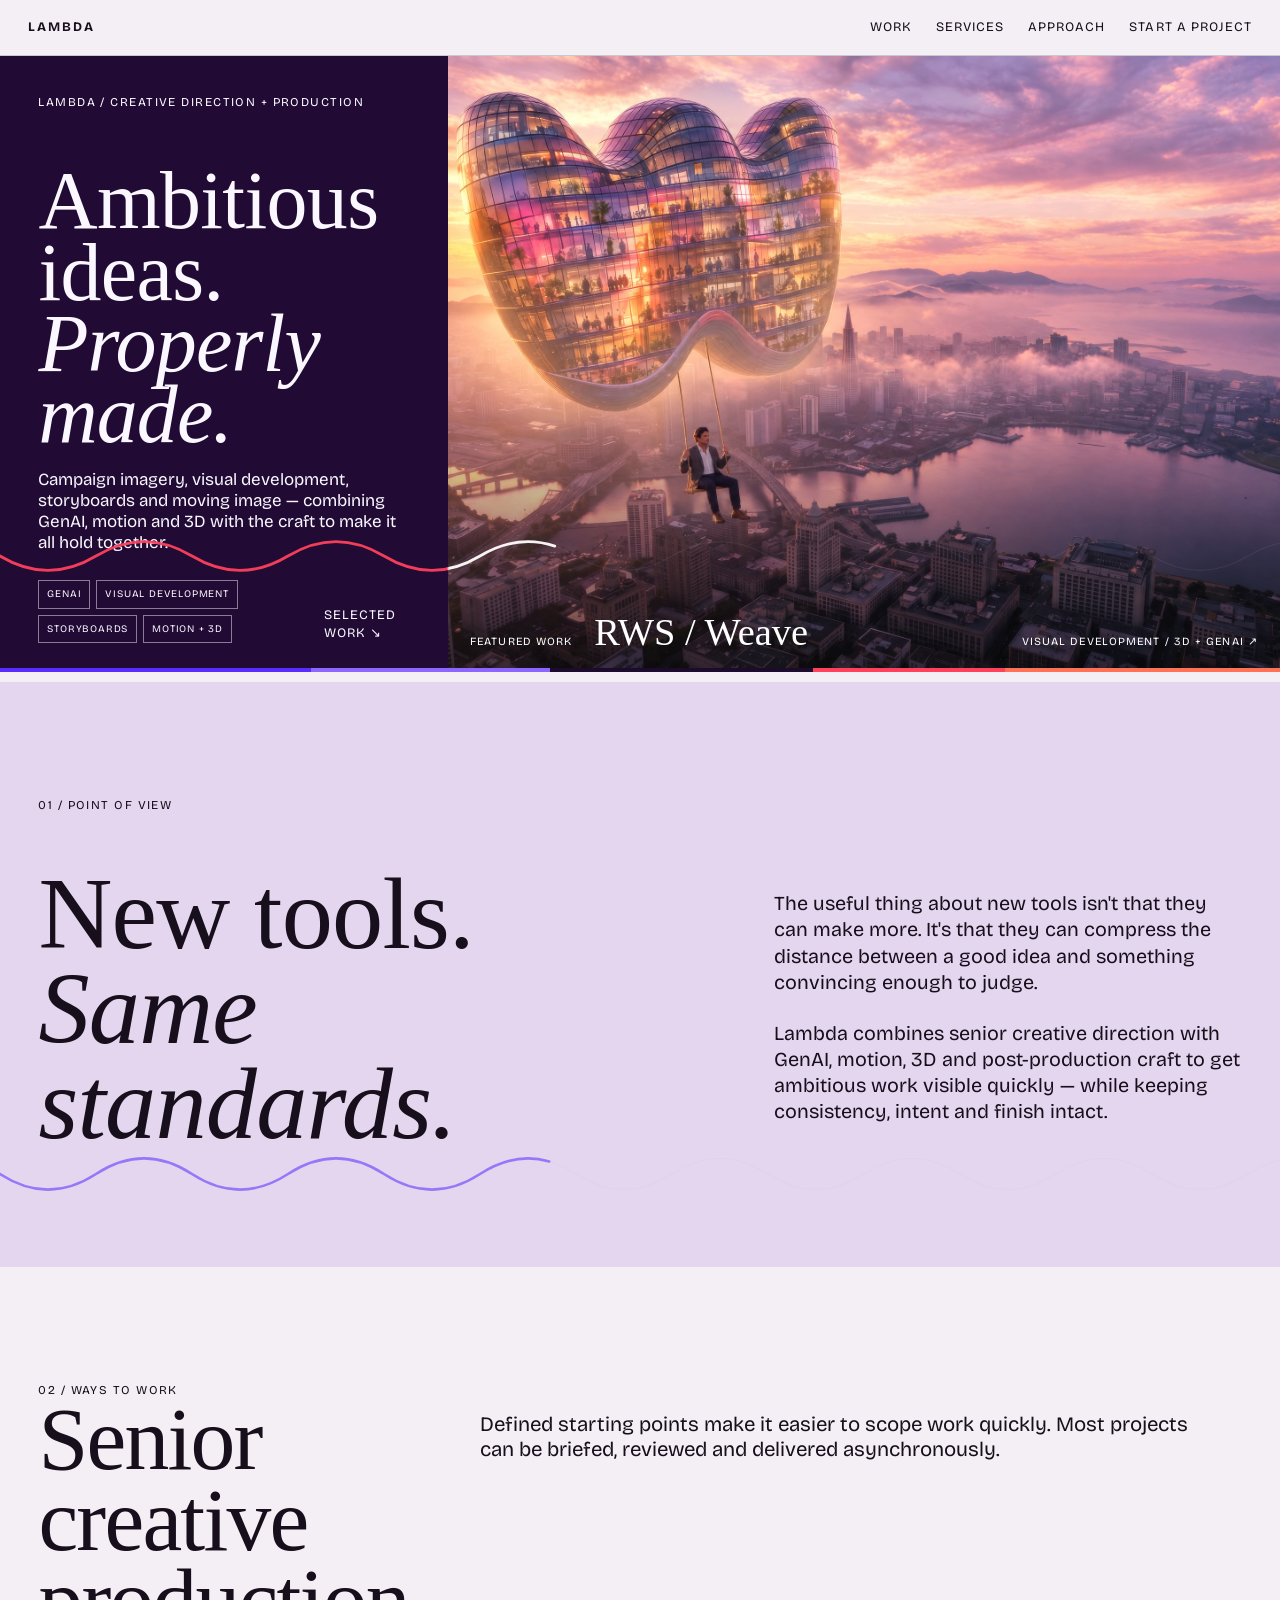
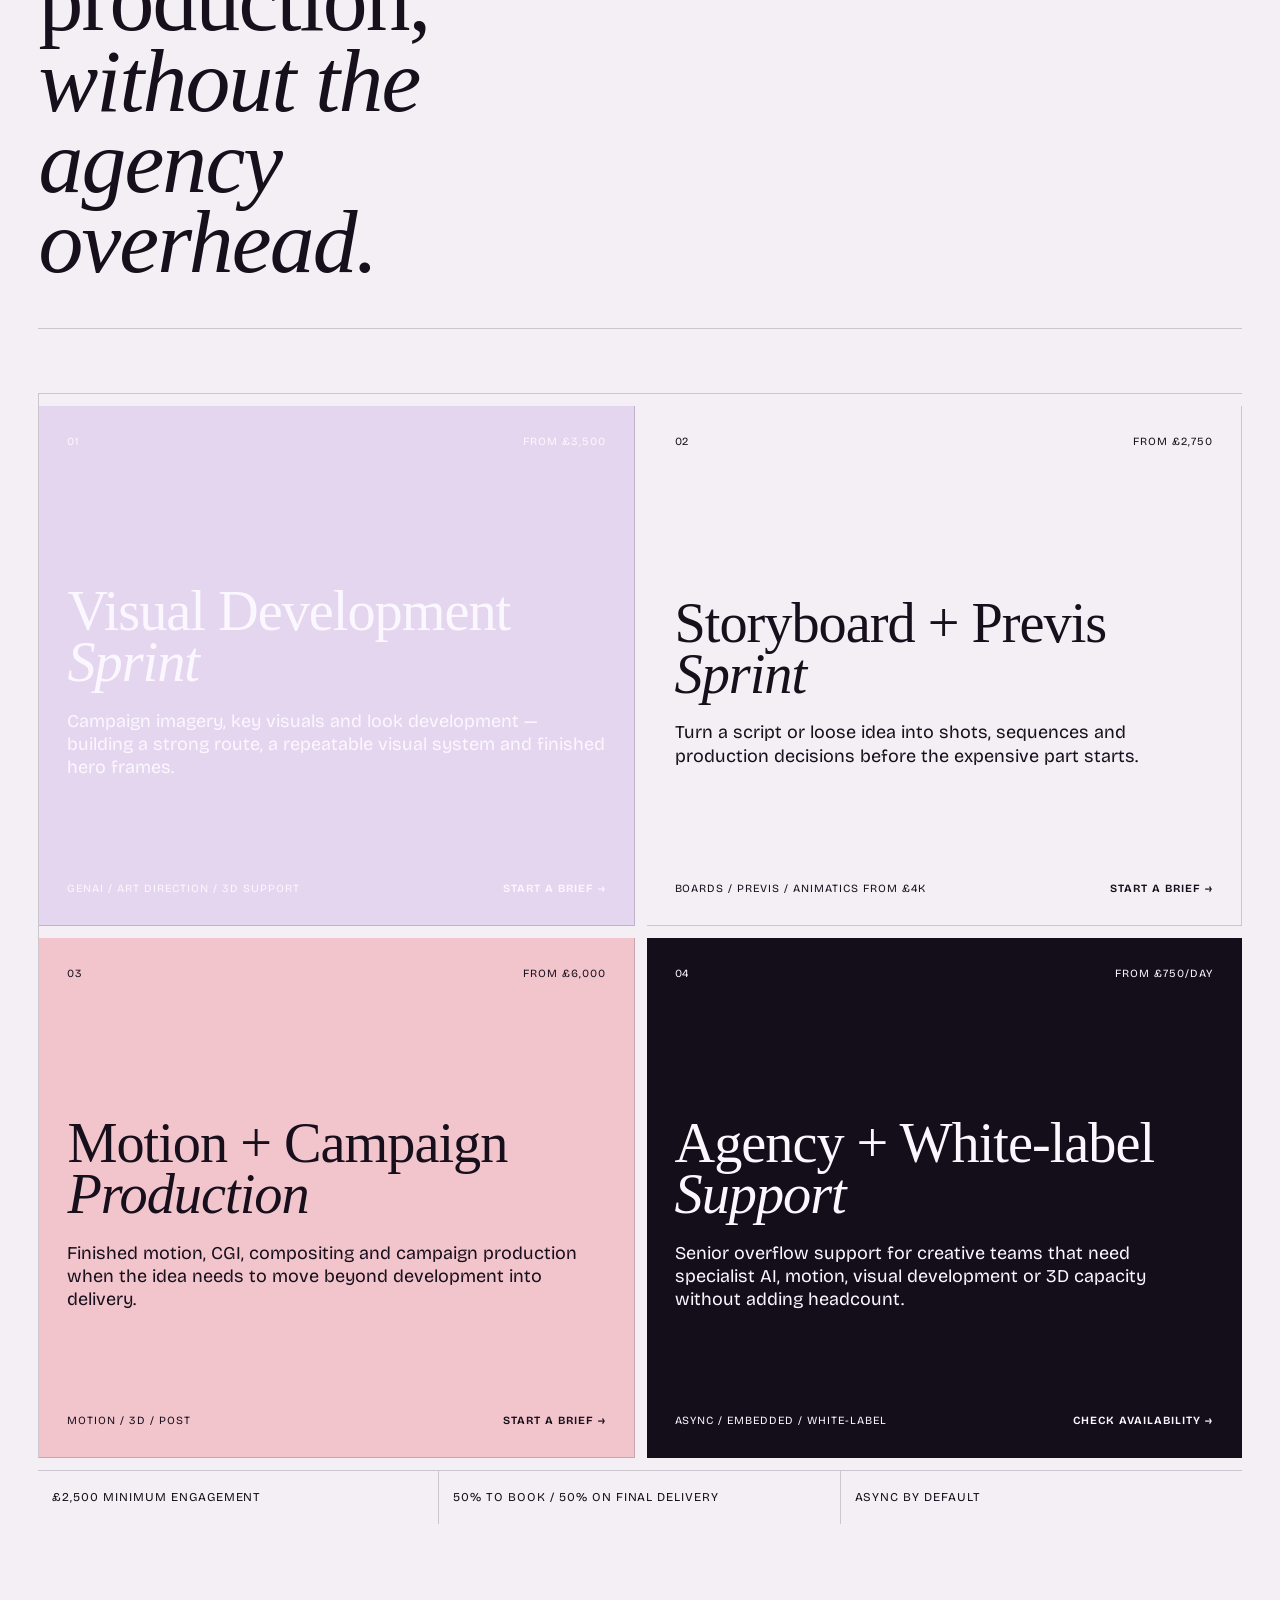
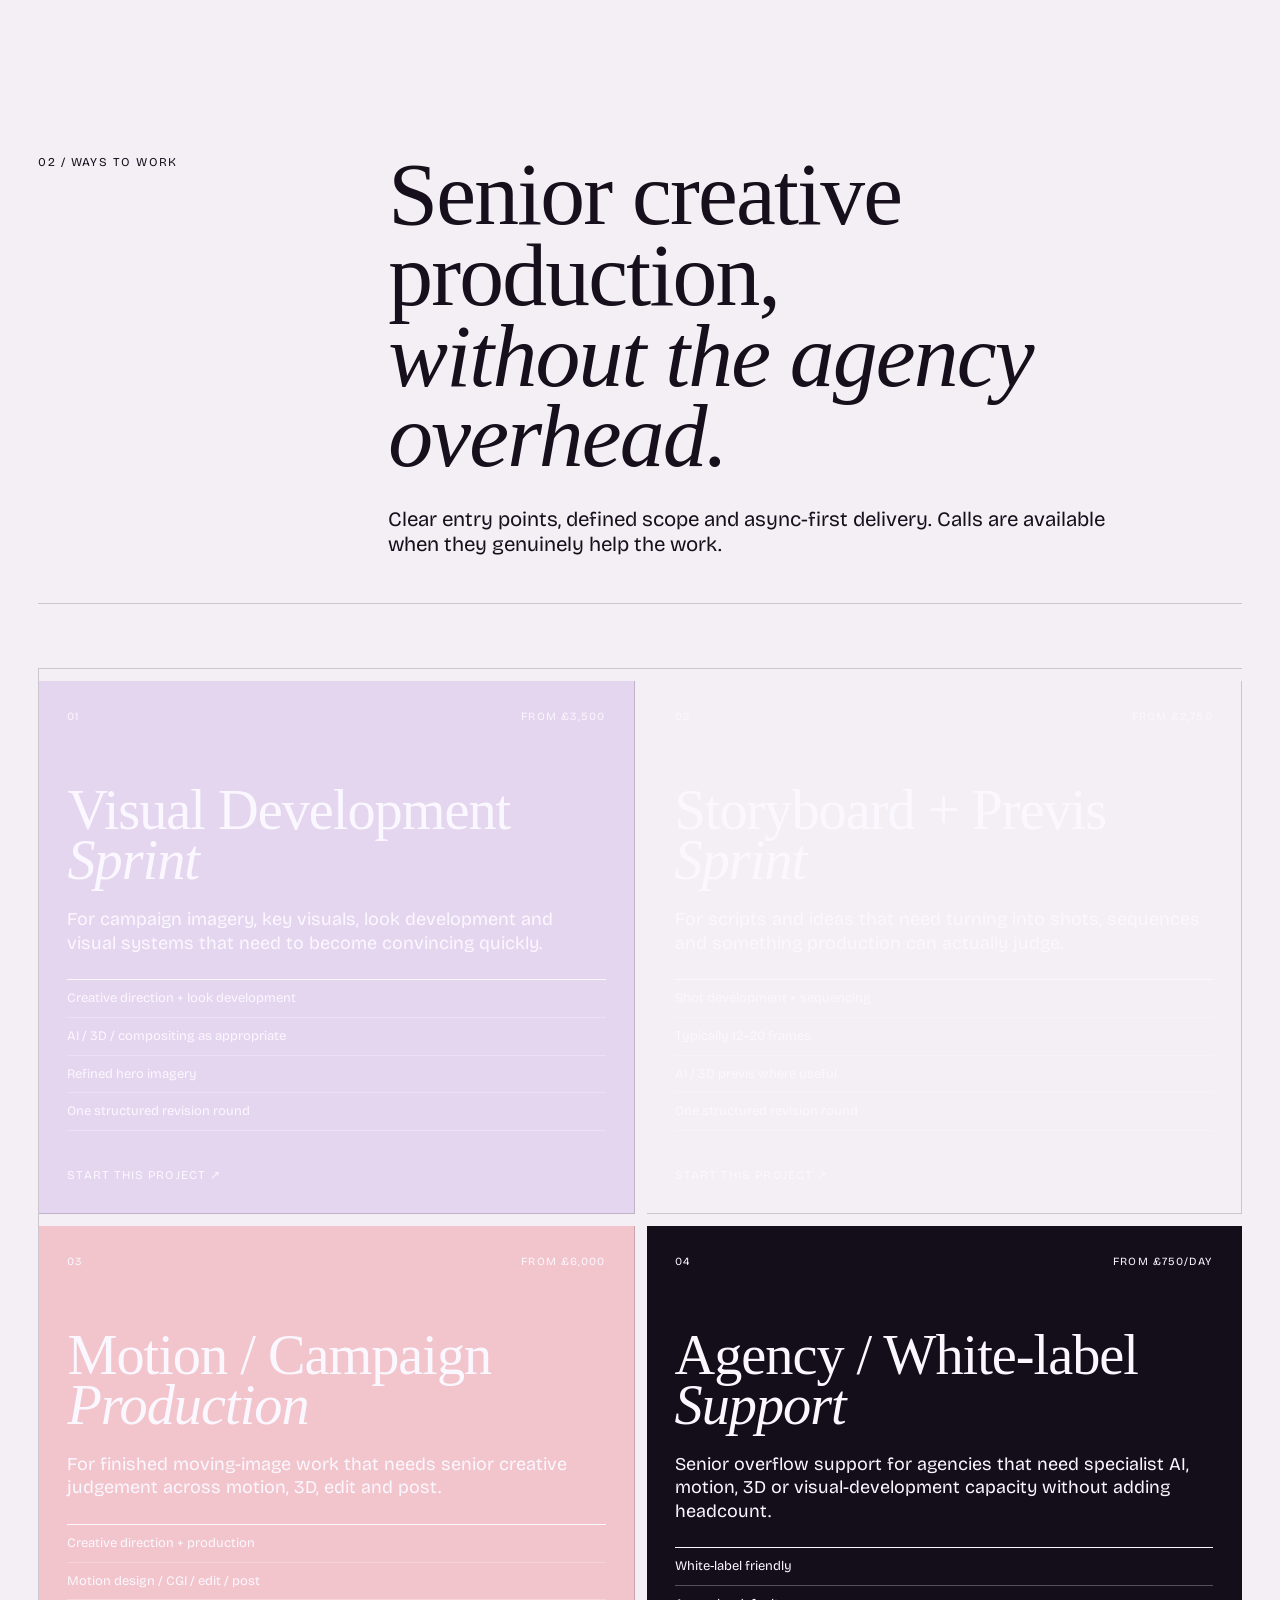
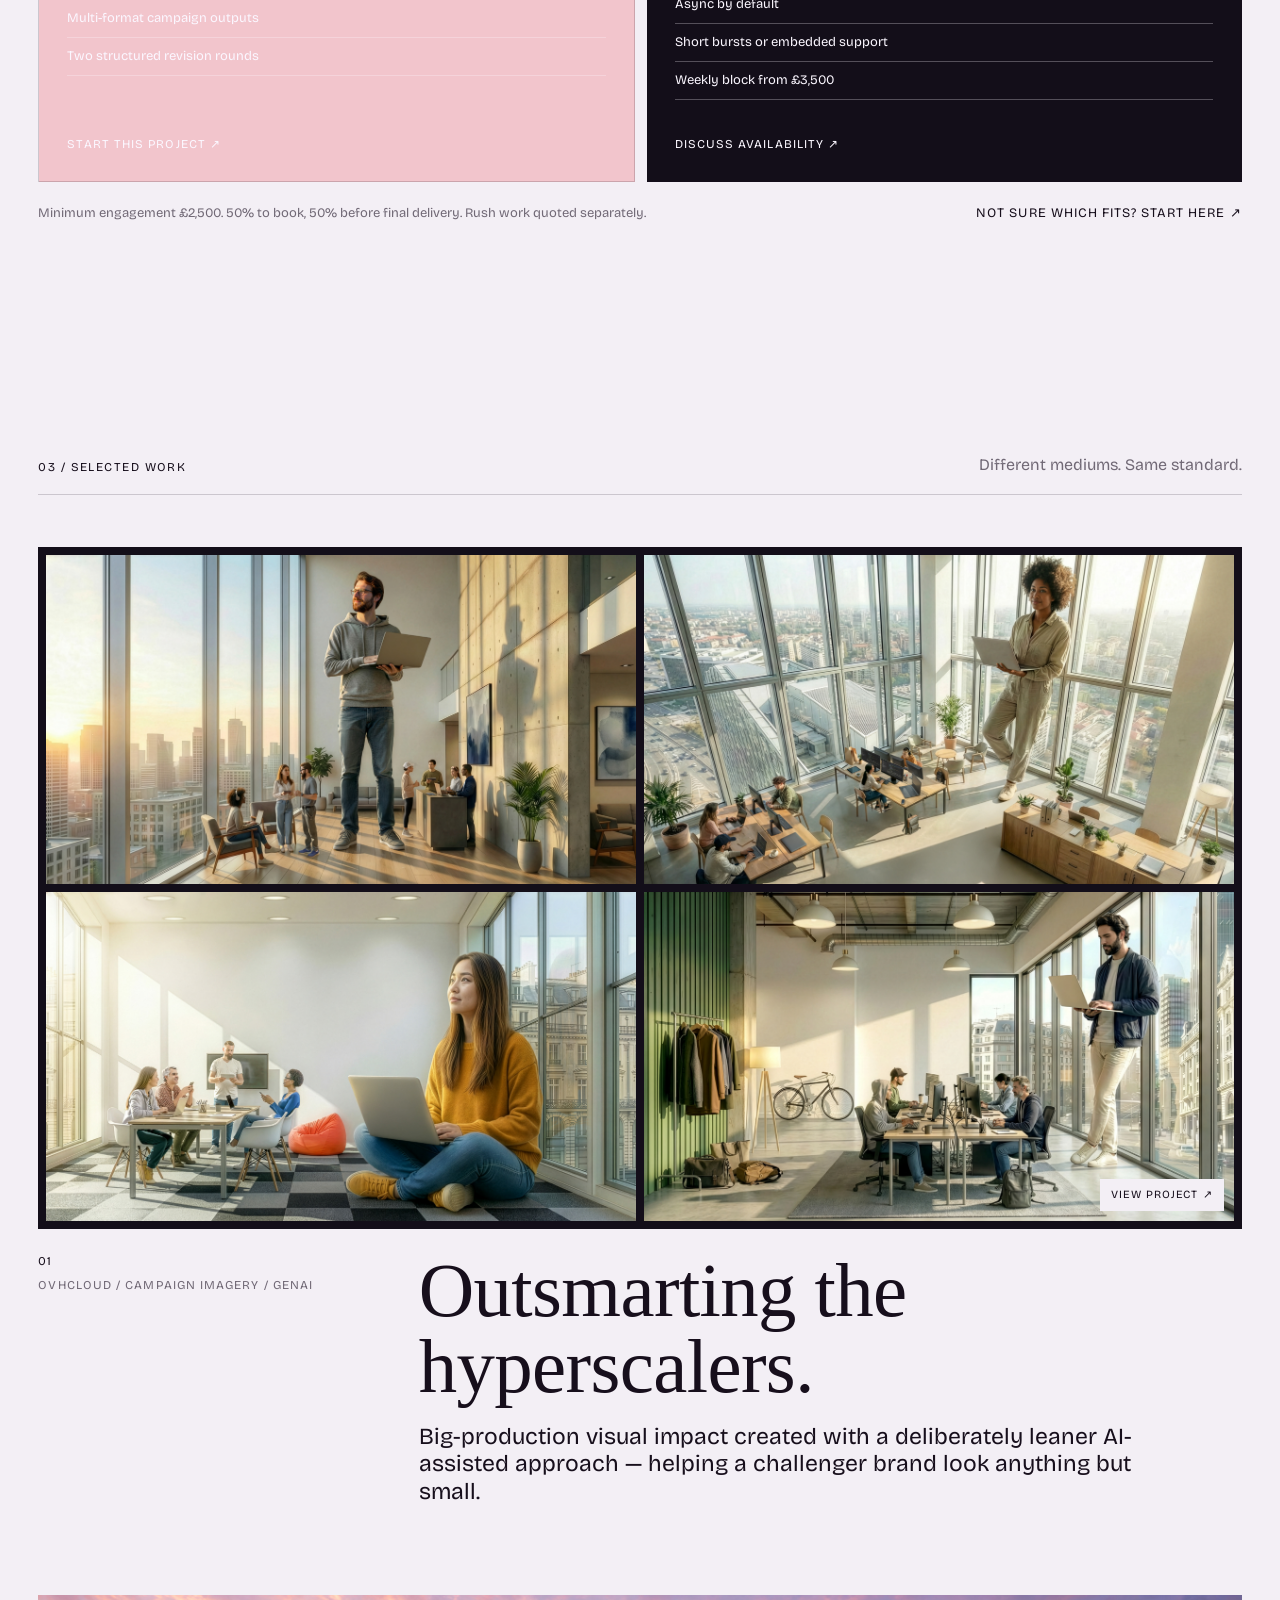
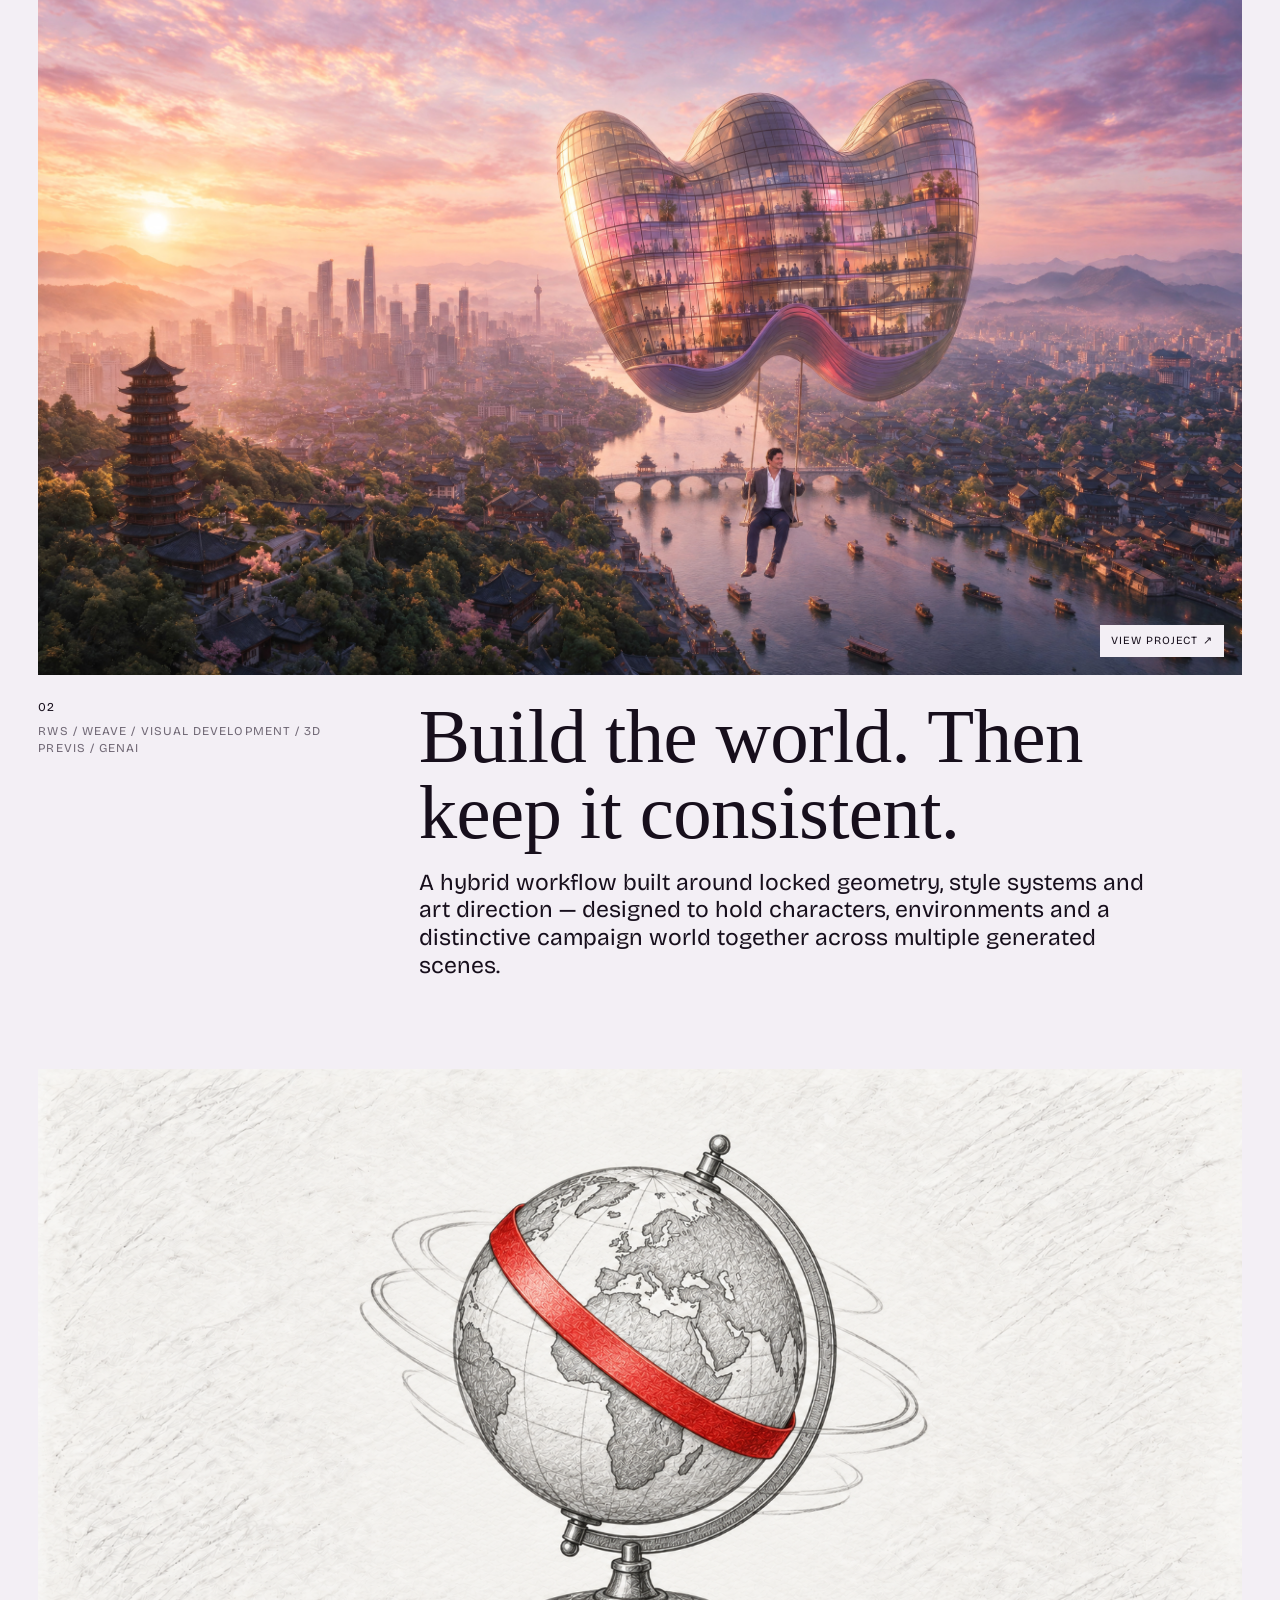
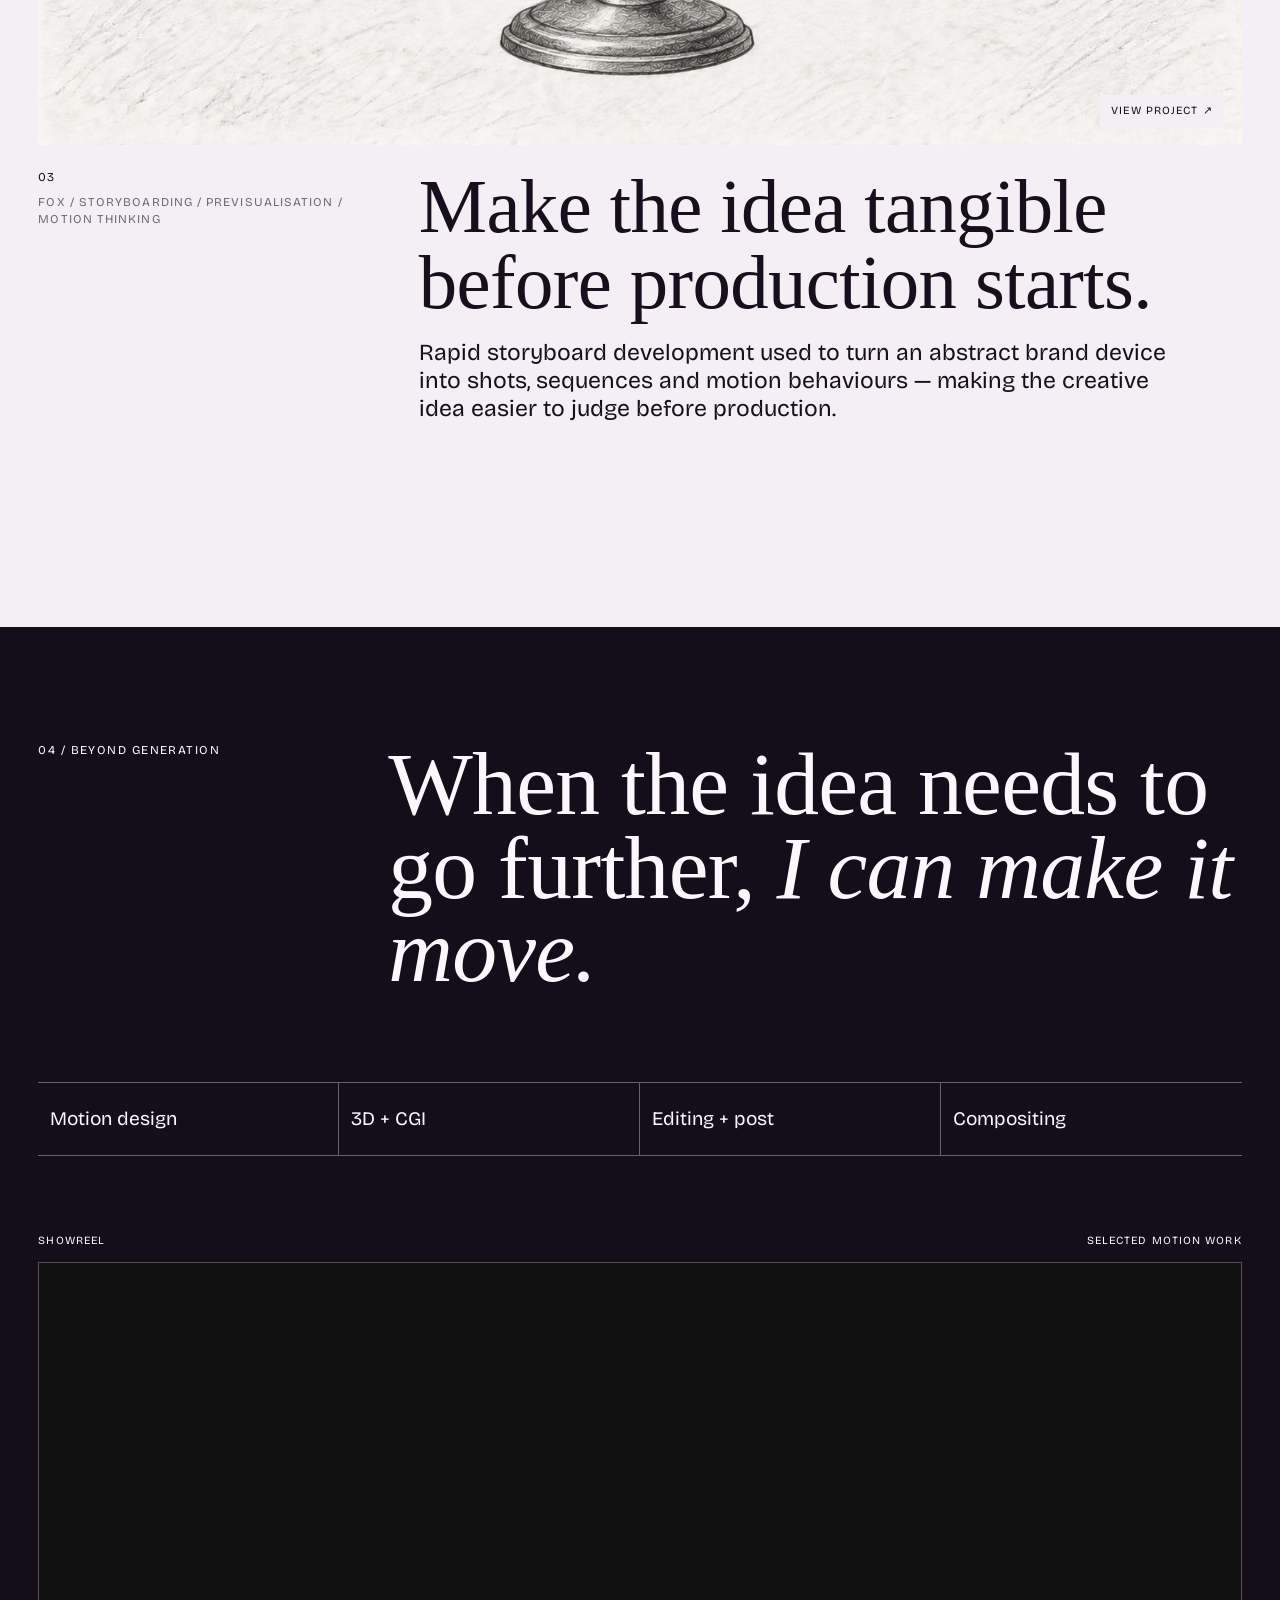
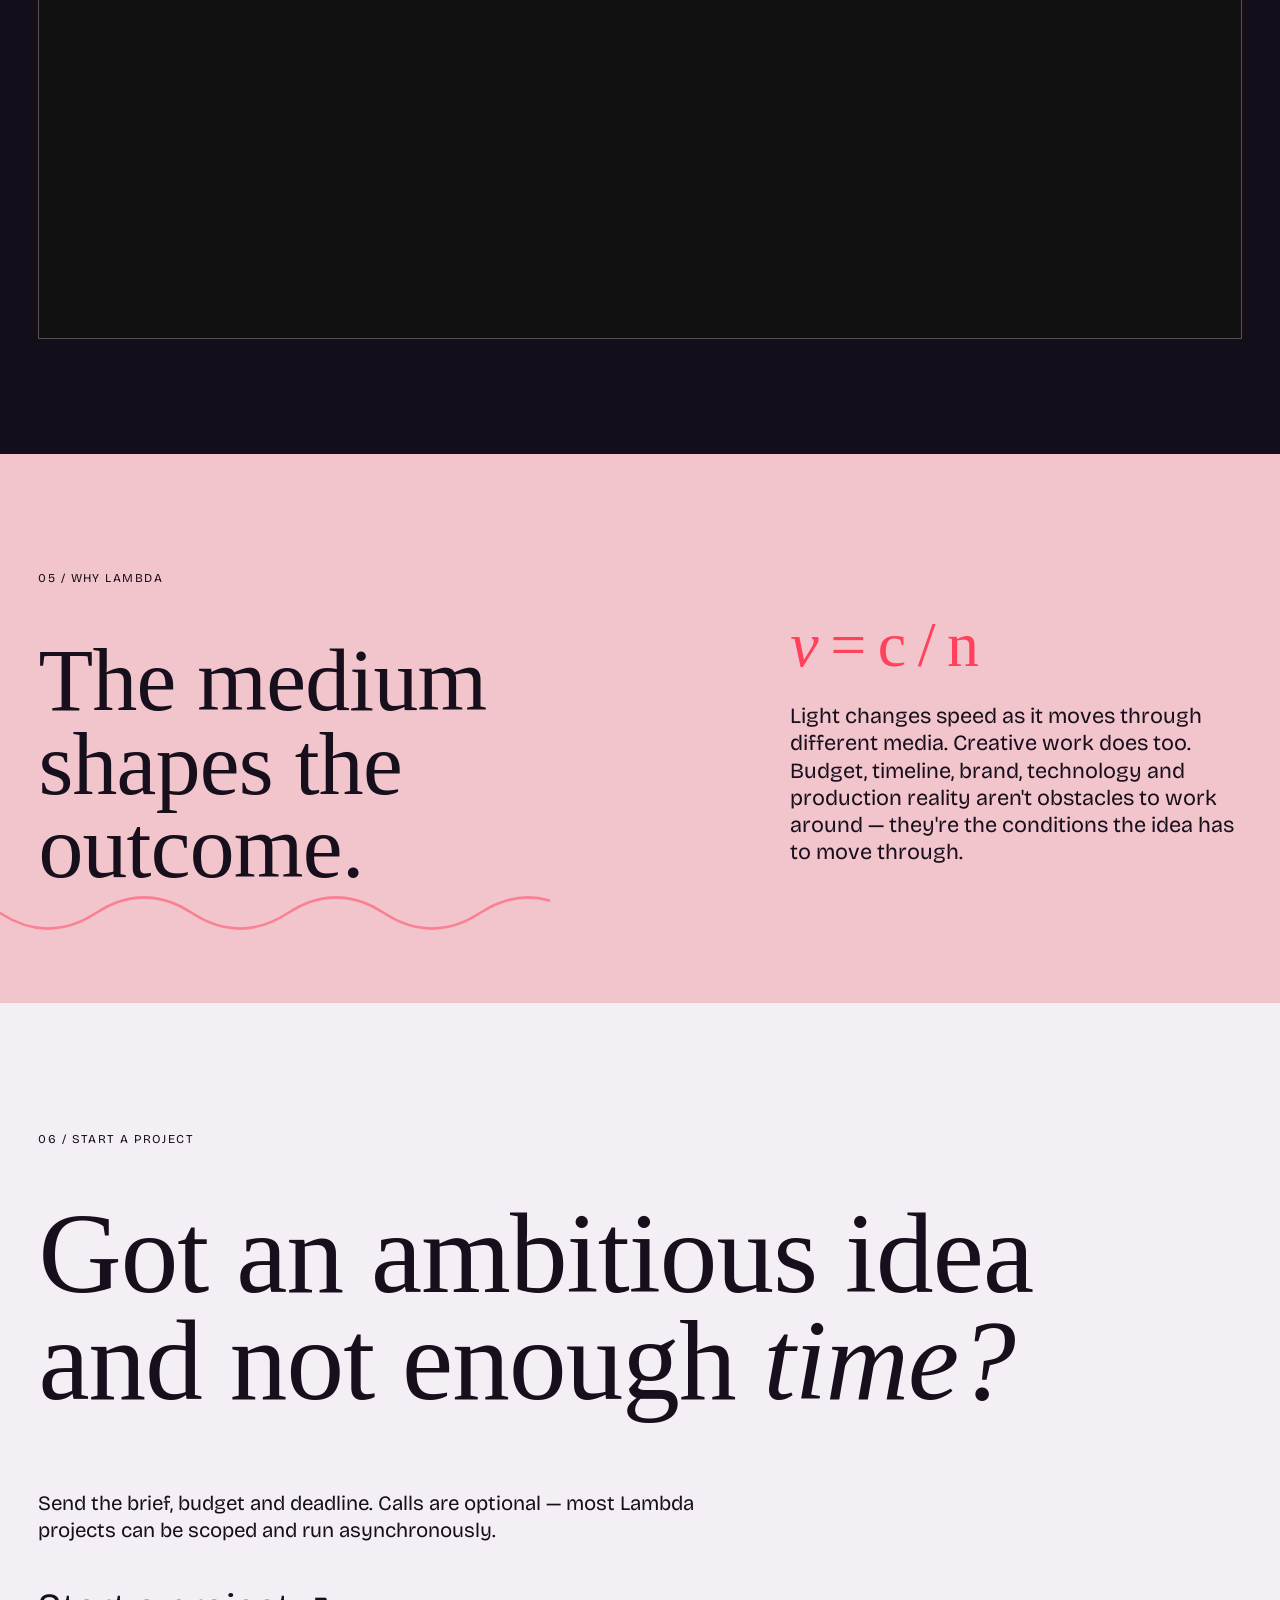
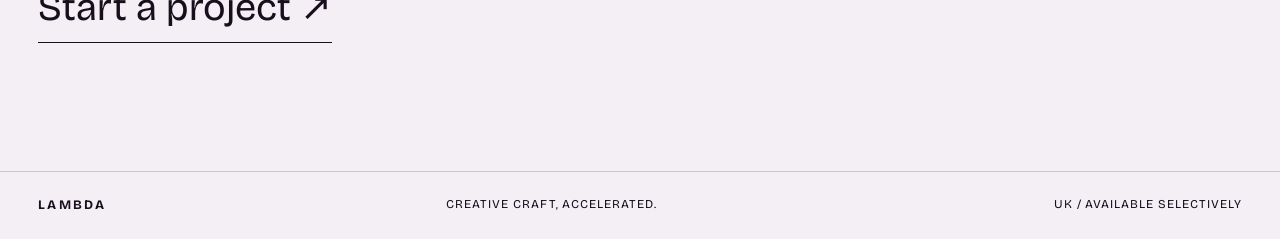
==== commit 91069996: "Add services and async project intake" ====
--- a/index.html
+++ b/index.html
@@ -94,6 +94,50 @@
       </div>
     </section>
 
+    <section class="services" id="services">
+      <div class="services-head">
+        <div class="eyebrow">02 / Ways to work</div>
+        <div>
+          <h2>Senior creative production,<br><em>without the agency overhead.</em></h2>
+          <p>Clear entry points, defined scope and async-first delivery. Calls are available when they genuinely help the work.</p>
+        </div>
+      </div>
+      <div class="service-grid">
+        <article class="service-card">
+          <div class="service-top"><span>01</span><span>From £3,500</span></div>
+          <h3>Visual Development<br><em>Sprint</em></h3>
+          <p>For campaign imagery, key visuals, look development and visual systems that need to become convincing quickly.</p>
+          <ul><li>Creative direction + look development</li><li>AI / 3D / compositing as appropriate</li><li>Refined hero imagery</li><li>One structured revision round</li></ul>
+          <a href="start-project.html?service=visual-development">Start this project ↗</a>
+        </article>
+        <article class="service-card">
+          <div class="service-top"><span>02</span><span>From £2,750</span></div>
+          <h3>Storyboard + Previs<br><em>Sprint</em></h3>
+          <p>For scripts and ideas that need turning into shots, sequences and something production can actually judge.</p>
+          <ul><li>Shot development + sequencing</li><li>Typically 12–20 frames</li><li>AI / 3D previs where useful</li><li>One structured revision round</li></ul>
+          <a href="start-project.html?service=storyboard-previs">Start this project ↗</a>
+        </article>
+        <article class="service-card">
+          <div class="service-top"><span>03</span><span>From £6,000</span></div>
+          <h3>Motion / Campaign<br><em>Production</em></h3>
+          <p>For finished moving-image work that needs senior creative judgement across motion, 3D, edit and post.</p>
+          <ul><li>Creative direction + production</li><li>Motion design / CGI / edit / post</li><li>Multi-format campaign outputs</li><li>Two structured revision rounds</li></ul>
+          <a href="start-project.html?service=motion-production">Start this project ↗</a>
+        </article>
+        <article class="service-card service-card--agency">
+          <div class="service-top"><span>04</span><span>From £750/day</span></div>
+          <h3>Agency / White-label<br><em>Support</em></h3>
+          <p>Senior overflow support for agencies that need specialist AI, motion, 3D or visual-development capacity without adding headcount.</p>
+          <ul><li>White-label friendly</li><li>Async by default</li><li>Short bursts or embedded support</li><li>Weekly block from £3,500</li></ul>
+          <a href="start-project.html?service=agency-support">Discuss availability ↗</a>
+        </article>
+      </div>
+      <div class="services-foot">
+        <p>Minimum engagement £2,500. 50% to book, 50% before final delivery. Rush work quoted separately.</p>
+        <a class="text-link" href="start-project.html">Not sure which fits? Start here ↗</a>
+      </div>
+    </section>
+
     <section class="work" id="work">
       <div class="work-head"><div class="eyebrow">03 / Selected work</div><p>Different mediums. Same standard.</p></div>
 
--- a/styles.css
+++ b/styles.css
@@ -1600,3 +1600,49 @@
 .project-submit:hover,.project-submit:focus-visible{background:#ff415c;border-color:#ff415c;color:#170f1c;transform:translateY(-2px)}.project-submit:disabled{opacity:.45;cursor:wait;transform:none}
 .form-status{min-height:24px;font-size:14px}.form-status.is-success{color:#5a2dff}.form-status.is-error{color:#c82342}
 @media(max-width:850px){.services-head,.start-hero,.intake-shell{grid-template-columns:1fr}.service-grid{grid-template-columns:1fr}.service-card{min-height:430px}.service-terms{grid-template-columns:1fr}.service-terms span{border-right:0;border-bottom:1px solid var(--line)}.services-head>p{margin-top:24px}.start-hero{padding-top:72px}.start-intro{margin-top:24px}.intake-aside{position:static}.form-grid--two{grid-template-columns:1fr}.form-submit-row{align-items:flex-start;flex-direction:column}}
+
+/* Services + async intake */
+.services{padding:9vw 3vw;background:#f3eff5}
+.services-head{display:grid;grid-template-columns:.35fr 1fr;gap:4vw;align-items:start;margin-bottom:5vw}
+.services-head h2{margin:0;max-width:1050px;font-family:var(--serif);font-size:clamp(54px,7vw,108px);font-weight:400;line-height:.9;letter-spacing:-.02em}
+.services-head h2 em{font-weight:400}
+.services-head p{max-width:720px;margin:30px 0 0;font-size:clamp(18px,1.6vw,24px);line-height:1.25}
+.service-grid{display:grid;grid-template-columns:1fr 1fr;border-top:1px solid var(--line);border-left:1px solid var(--line)}
+.service-card{min-height:520px;display:flex;flex-direction:column;padding:28px;border-right:1px solid var(--line);border-bottom:1px solid var(--line)}
+.service-card:nth-child(1){background:#e5d6ef}.service-card:nth-child(2){background:#f3eff5}.service-card:nth-child(3){background:#f2c5cc}.service-card--agency{background:#130e19;color:#fbf7ff}
+.service-top{display:flex;justify-content:space-between;gap:20px;font-size:11px;text-transform:uppercase;letter-spacing:.1em}
+.service-card h3{margin:60px 0 22px;font-family:var(--serif);font-size:clamp(42px,4.4vw,72px);font-weight:400;line-height:.9}
+.service-card h3 em{font-weight:400}
+.service-card p{max-width:600px;margin:0 0 24px;font-size:18px;line-height:1.3}
+.service-card ul{margin:0 0 36px;padding:0;list-style:none;border-top:1px solid currentColor}
+.service-card li{padding:9px 0;border-bottom:1px solid color-mix(in srgb,currentColor 28%,transparent);font-size:13px}
+.service-card>a{margin-top:auto;font-size:12px;text-transform:uppercase;letter-spacing:.09em}
+.service-card>a:hover{color:#ff415c}.service-card--agency>a:hover{color:#ff7255}
+.services-foot{display:flex;justify-content:space-between;gap:30px;align-items:center;padding-top:22px}
+.services-foot p{margin:0;color:var(--muted);font-size:13px}
+.intake-shell{display:grid;grid-template-columns:.82fr 1.18fr;min-height:calc(100vh - 60px)}
+.intake-intro{position:sticky;top:60px;height:calc(100vh - 60px);align-self:start;display:flex;flex-direction:column;justify-content:center;padding:5vw 4vw;background:#210b35;color:#fbf7ff;overflow:hidden}
+.intake-intro:after{content:"";position:absolute;left:-12%;right:-12%;bottom:20%;height:2px;background:#ff415c;transform:rotate(-4deg);opacity:.9}
+.intake-intro>*{position:relative;z-index:1}
+.intake-intro h1{margin:40px 0 28px;font-family:var(--serif);font-size:clamp(62px,7vw,112px);font-weight:400;line-height:.84;letter-spacing:-.035em}
+.intake-intro h1 em{display:block;margin-left:4vw;font-weight:400}
+.intake-intro>p{max-width:590px;margin:0;font-size:clamp(18px,1.55vw,23px);line-height:1.3}
+.intake-notes{display:grid;grid-template-columns:repeat(3,1fr);gap:18px;margin-top:7vw;padding-top:18px;border-top:1px solid rgba(251,247,255,.25)}
+.intake-notes div{display:flex;flex-direction:column;gap:6px}.intake-notes span{font-size:10px;text-transform:uppercase;letter-spacing:.1em;opacity:.65}.intake-notes strong{font-size:13px;font-weight:500}
+.intake-form-wrap{padding:6vw 5vw 8vw;background:#f3eff5}.intake-form{max-width:820px;margin:0 auto;display:grid;gap:34px}
+.intake-form label,.intake-form legend{font-size:11px;text-transform:uppercase;letter-spacing:.1em}.intake-form label{display:grid;gap:9px}
+.intake-form input:not([type="radio"]),.intake-form select,.intake-form textarea{width:100%;border:0;border-bottom:1px solid rgba(23,15,28,.28);border-radius:0;outline:0;padding:13px 0;background:transparent;color:#170f1c;font:400 17px/1.35 var(--sans);resize:vertical}
+.intake-form input:focus,.intake-form select:focus,.intake-form textarea:focus{border-color:#ff415c}
+.form-row{display:grid;gap:24px}.form-row--2{grid-template-columns:1fr 1fr}
+.intake-form fieldset{margin:0;padding:0;border:0}.intake-form legend{margin-bottom:14px}
+.choice-grid{display:grid;grid-template-columns:1fr 1fr;gap:10px}.choice-grid label{display:block;cursor:pointer}.choice-grid input{position:absolute;opacity:0;pointer-events:none}
+.choice-grid label>span{min-height:94px;display:flex;flex-direction:column;justify-content:space-between;padding:16px;border:1px solid rgba(23,15,28,.22);transition:border-color .18s ease,background-color .18s ease,transform .18s ease}
+.choice-grid label:hover>span{border-color:#5a2dff}.choice-grid input:checked+span{background:#e5d6ef;border-color:#5a2dff;transform:translateY(-2px)}
+.choice-grid strong{font-size:15px;text-transform:none;letter-spacing:0}.choice-grid small{font-size:11px;color:#716976;text-transform:none;letter-spacing:0}.choice-grid--calls label>span{min-height:76px}
+.intake-submit{display:grid;grid-template-columns:1fr auto;gap:30px;align-items:end;margin-top:16px;padding-top:24px;border-top:1px solid rgba(23,15,28,.25)}
+.intake-submit p{max-width:520px;margin:0;color:#716976;font-size:13px}
+.intake-submit button{border:0;padding:14px 18px;background:#170f1c;color:#fbf7ff;font:600 12px/1 var(--sans);text-transform:uppercase;letter-spacing:.09em;cursor:pointer;transition:background-color .2s ease,transform .2s ease}
+.intake-submit button:hover{background:#ff415c;transform:translateY(-2px)}
+.hp-field{position:absolute!important;left:-9999px!important;width:1px;height:1px;overflow:hidden}
+@media(max-width:900px){.services-head,.intake-shell{grid-template-columns:1fr}.service-grid{grid-template-columns:1fr}.services-head{gap:24px}.intake-intro{position:relative;top:auto;height:auto;min-height:70vh}.services-foot{align-items:flex-start;flex-direction:column}}
+@media(max-width:640px){.services,.intake-form-wrap{padding:64px 20px}.service-card{min-height:auto;padding:22px}.service-card h3{margin-top:44px}.form-row--2,.choice-grid,.intake-notes,.intake-submit{grid-template-columns:1fr}}
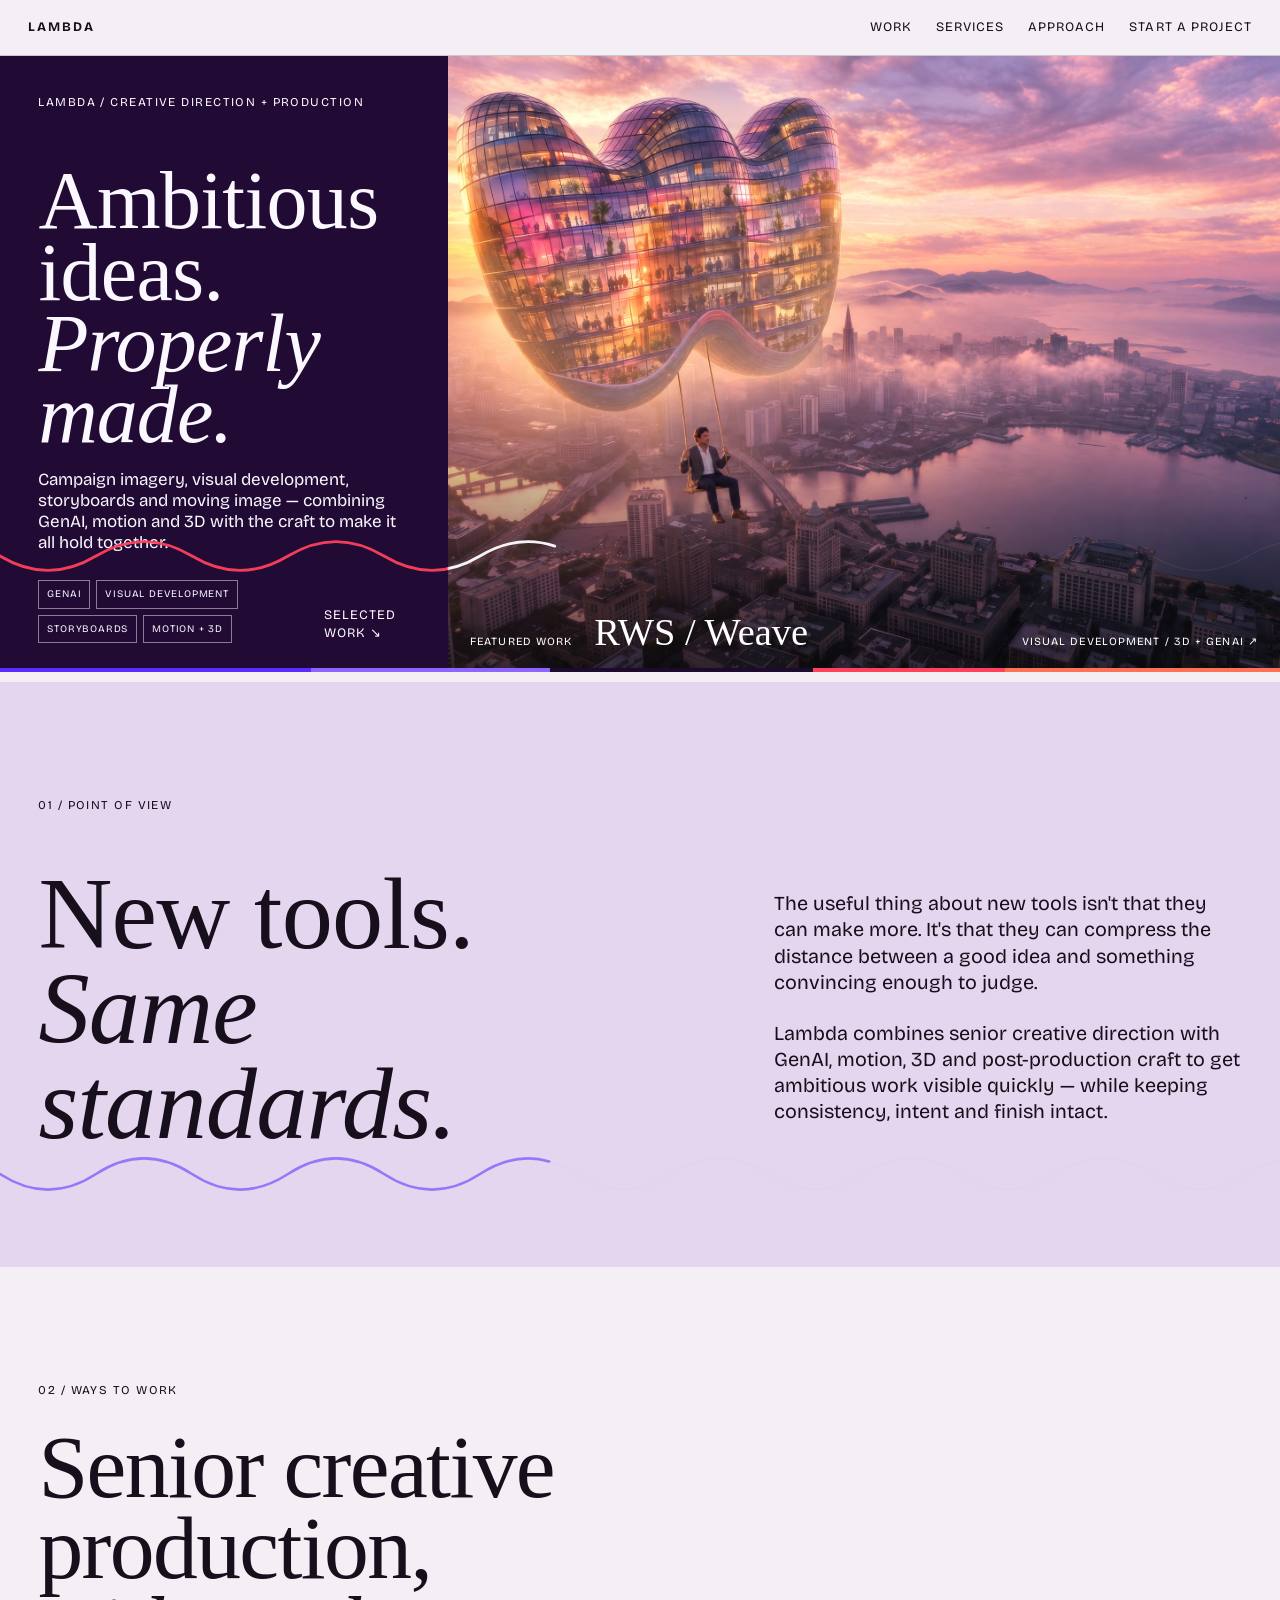
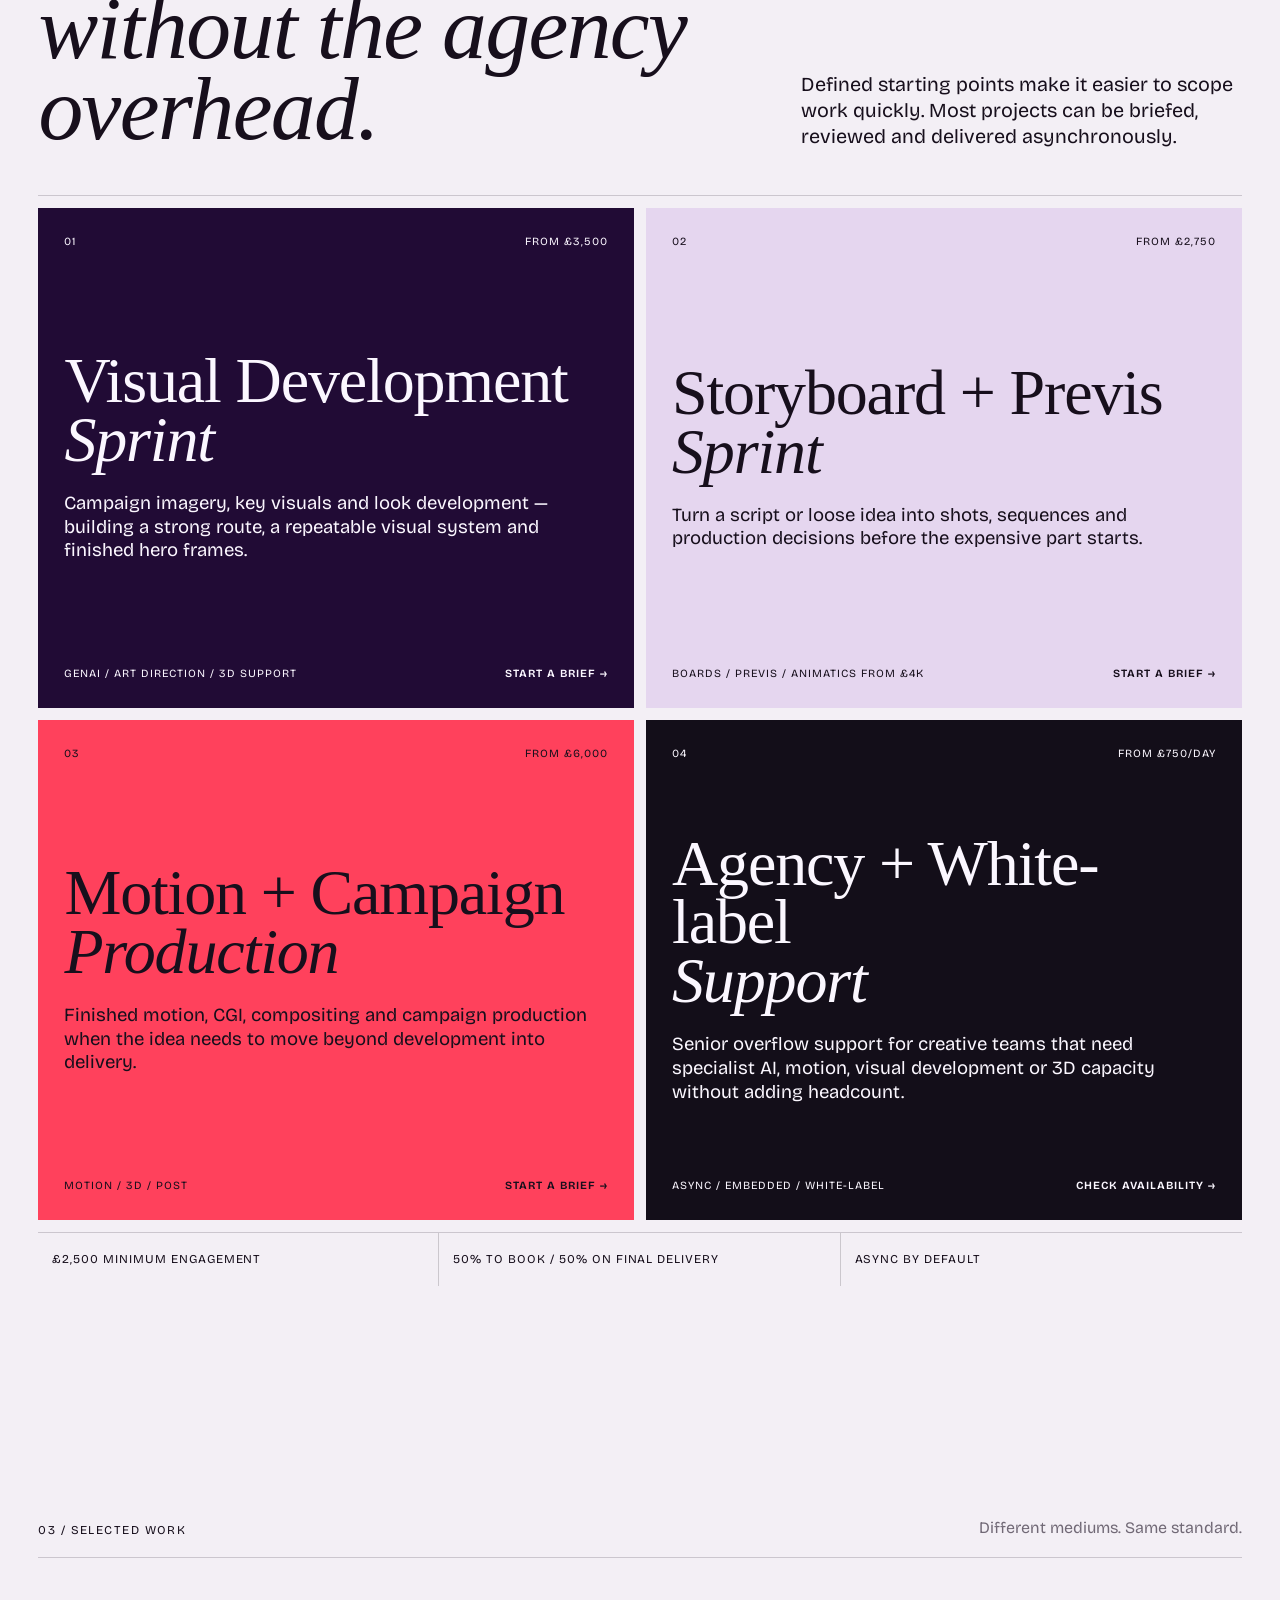
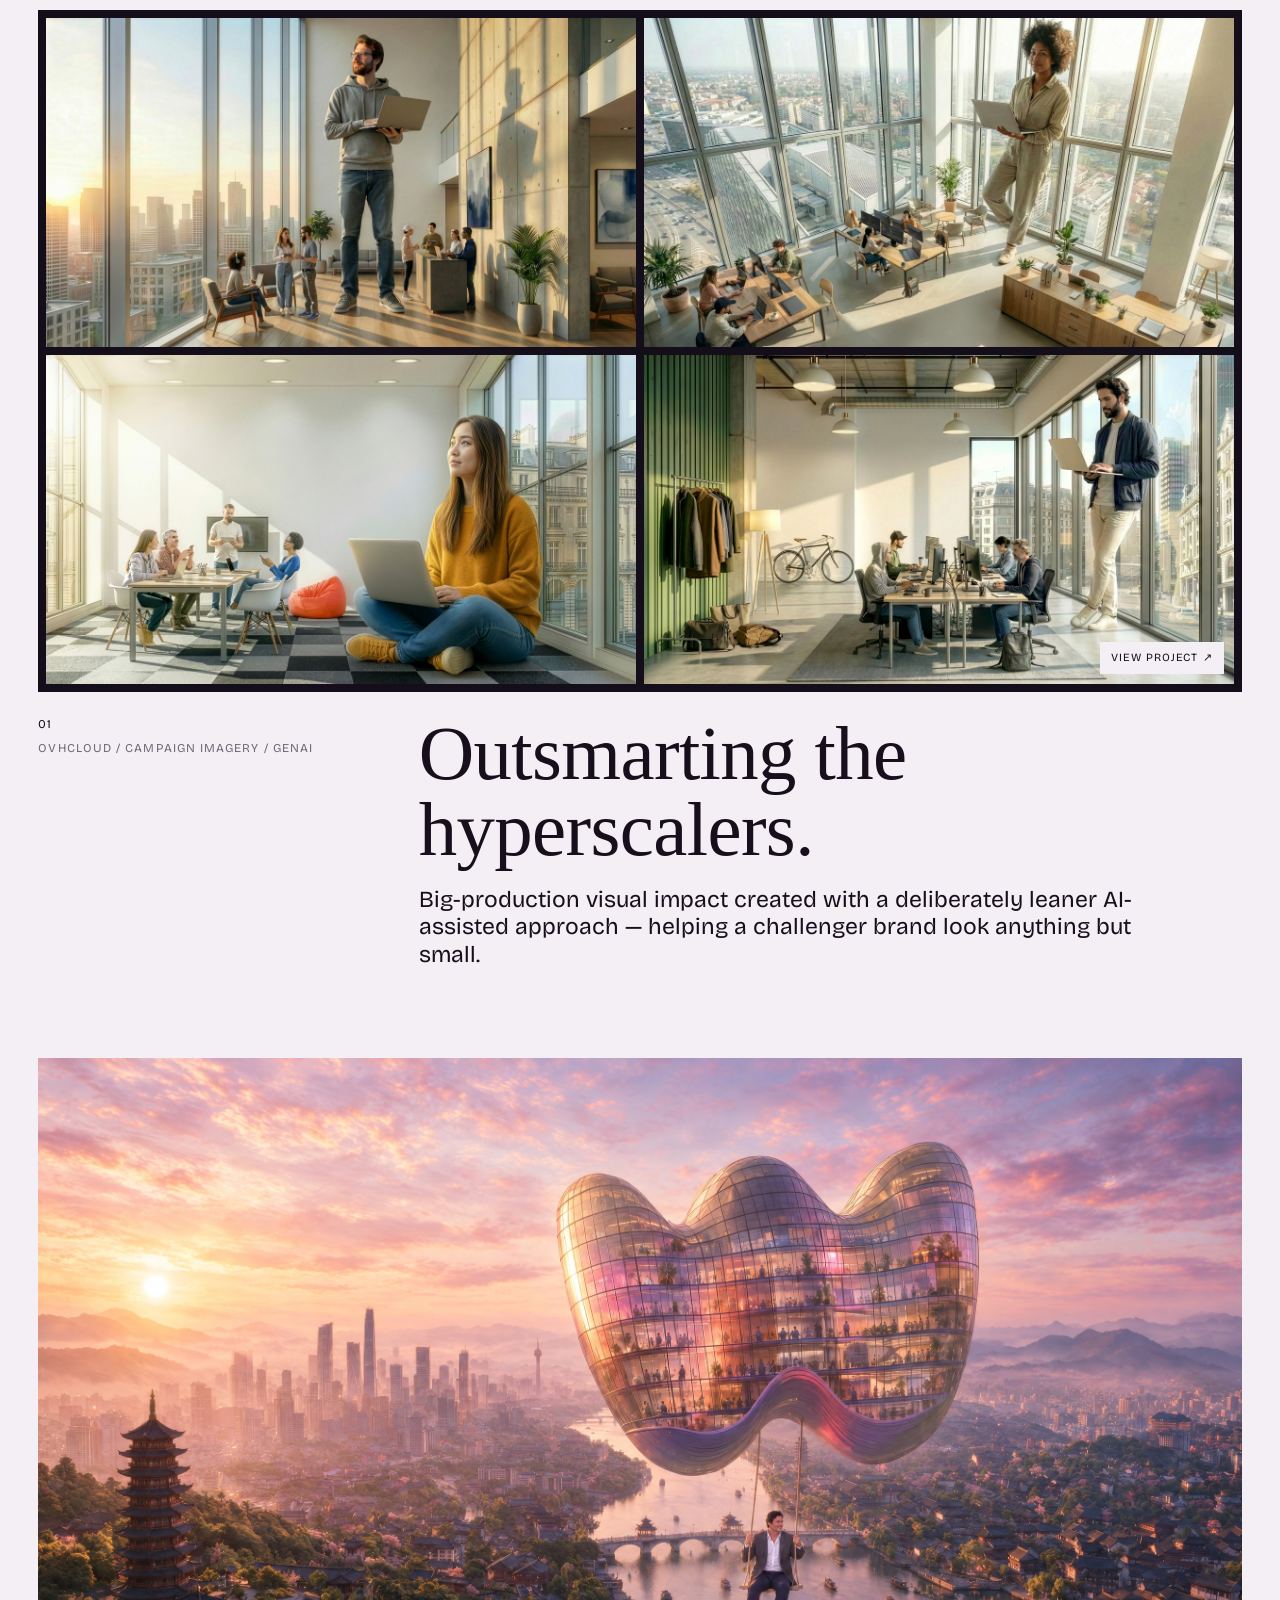
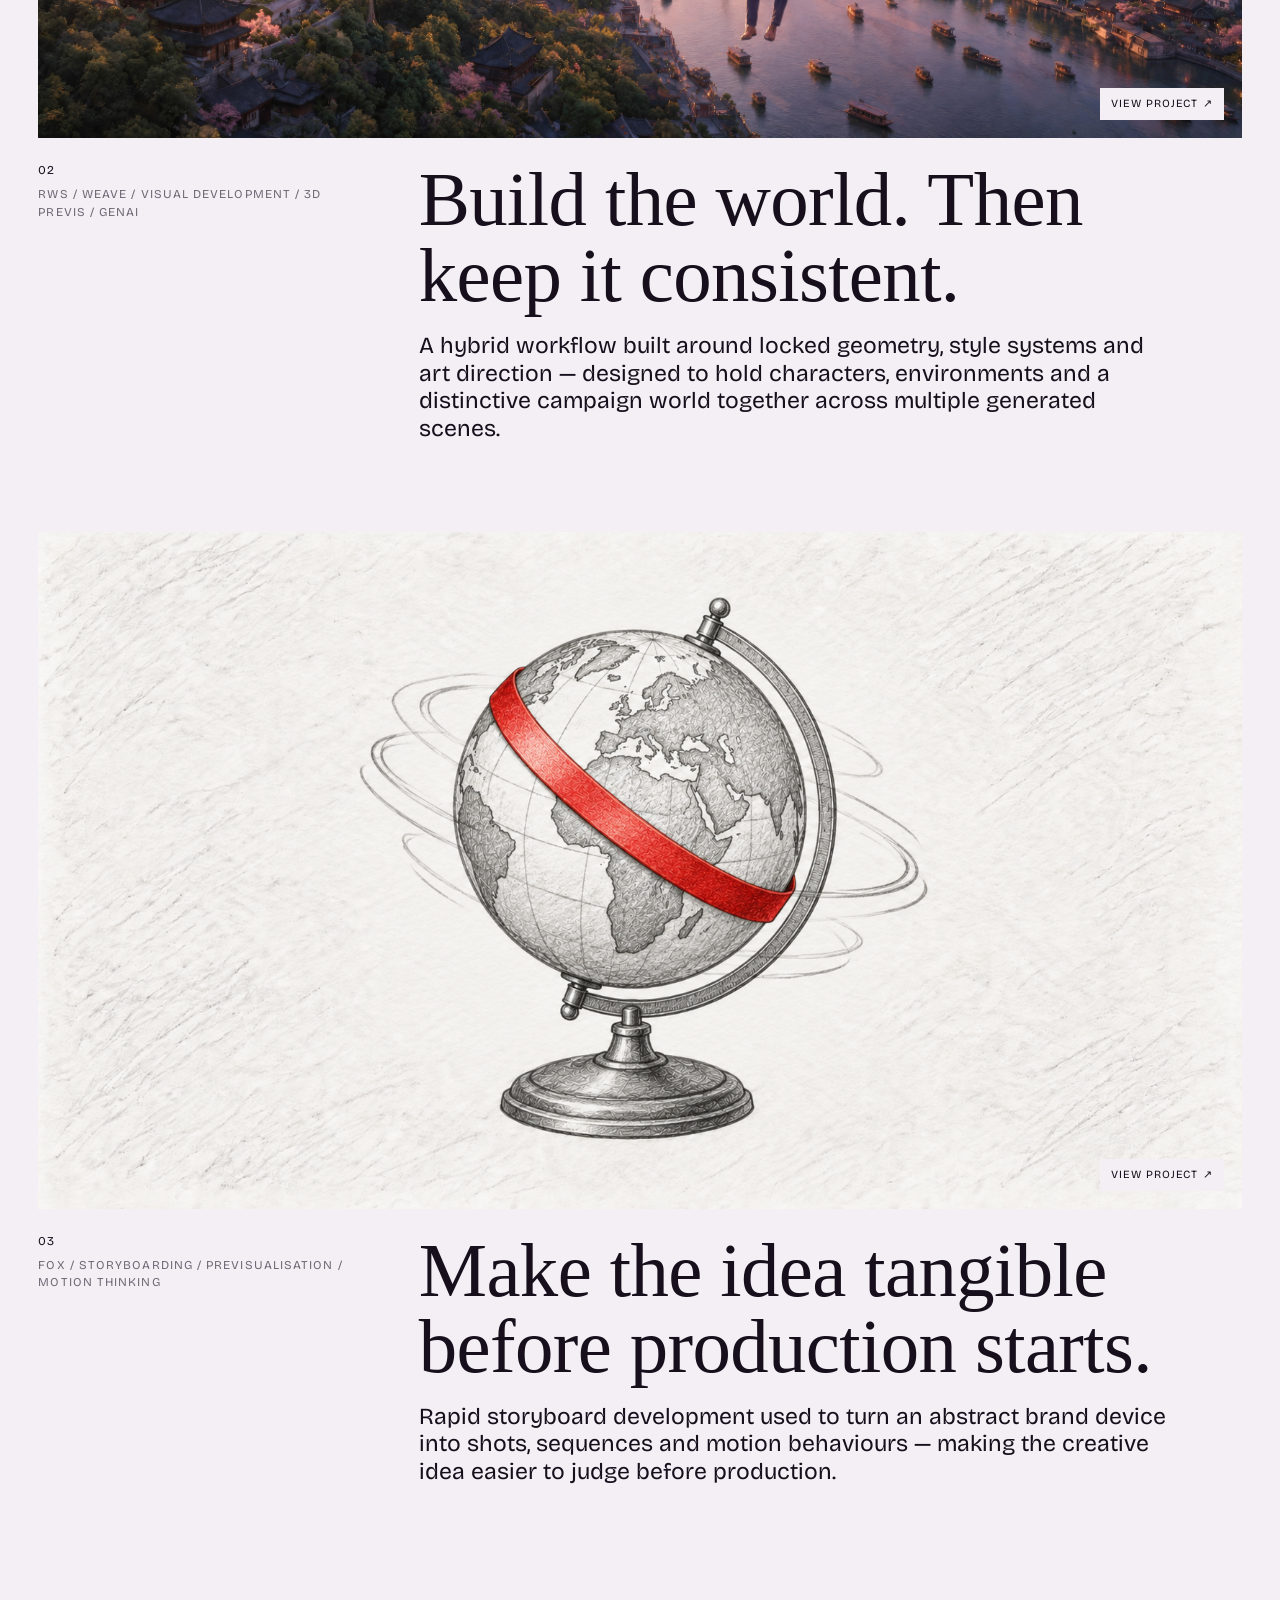
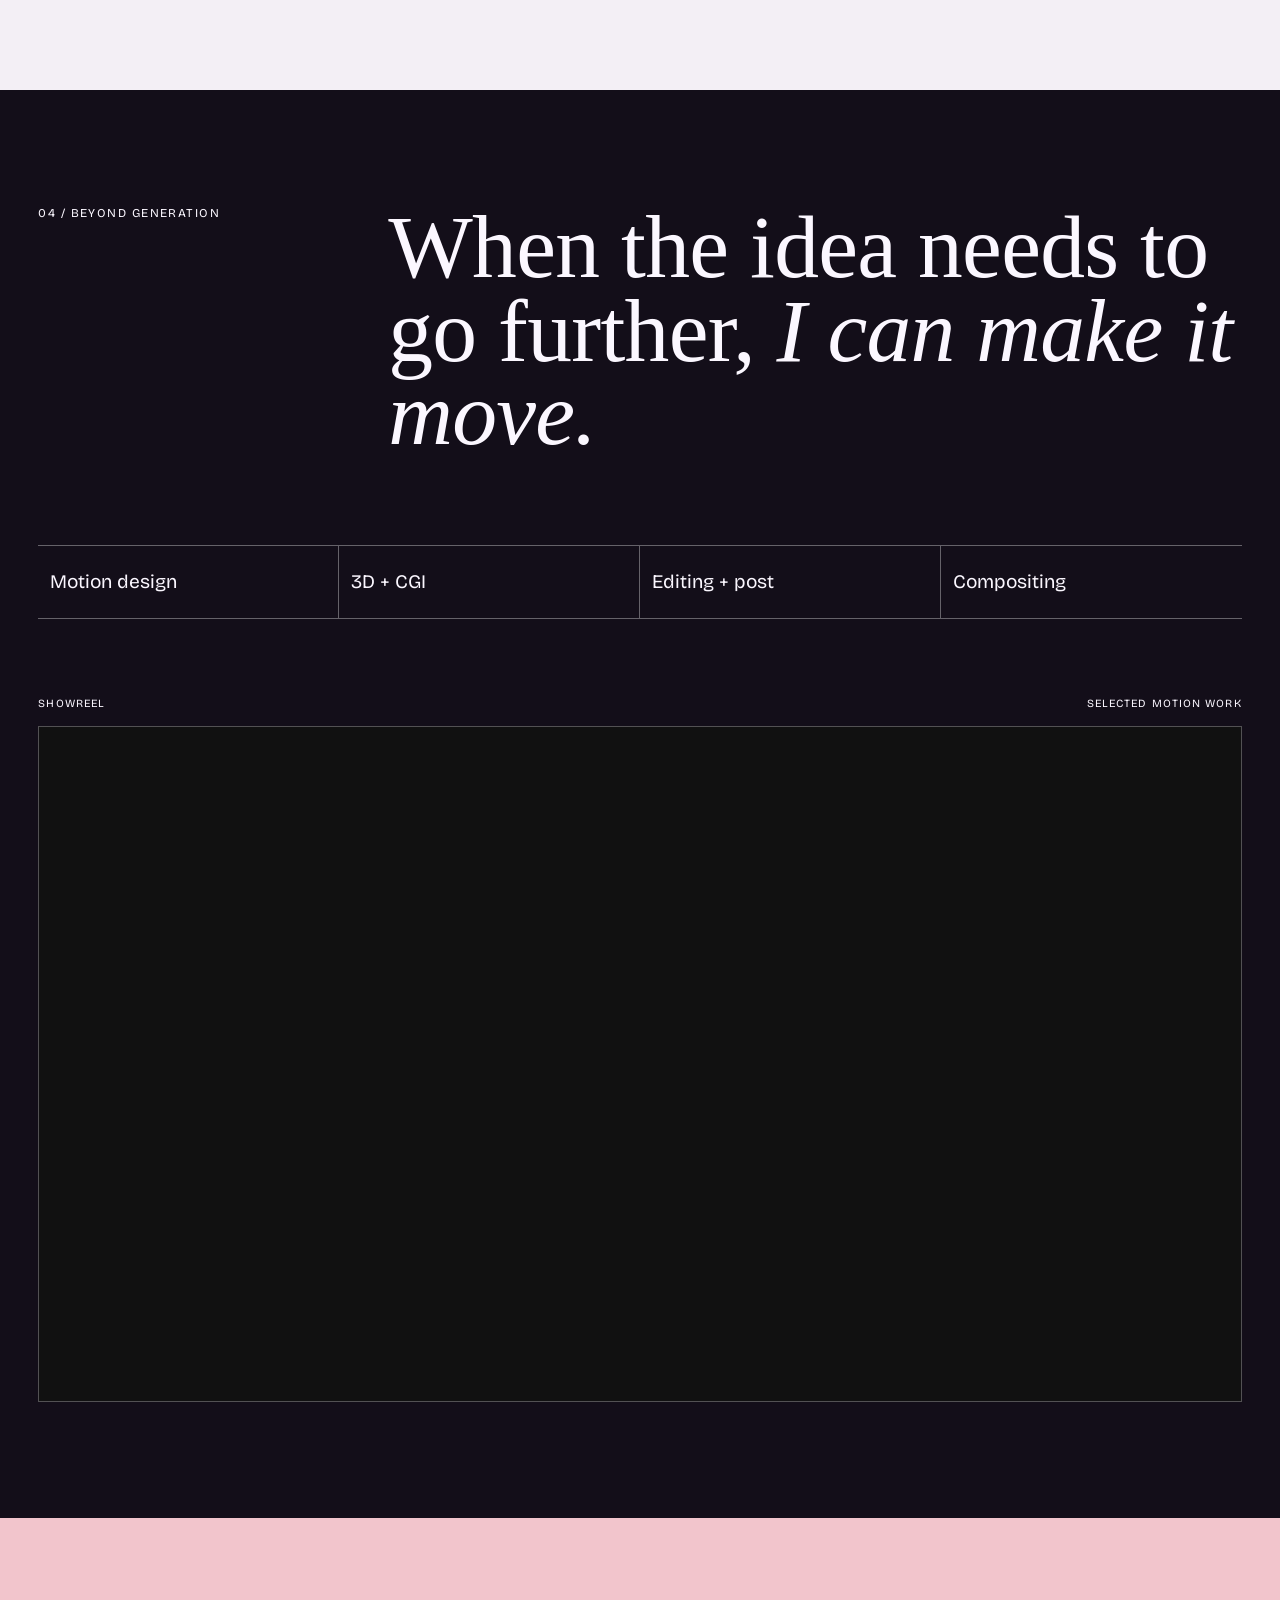
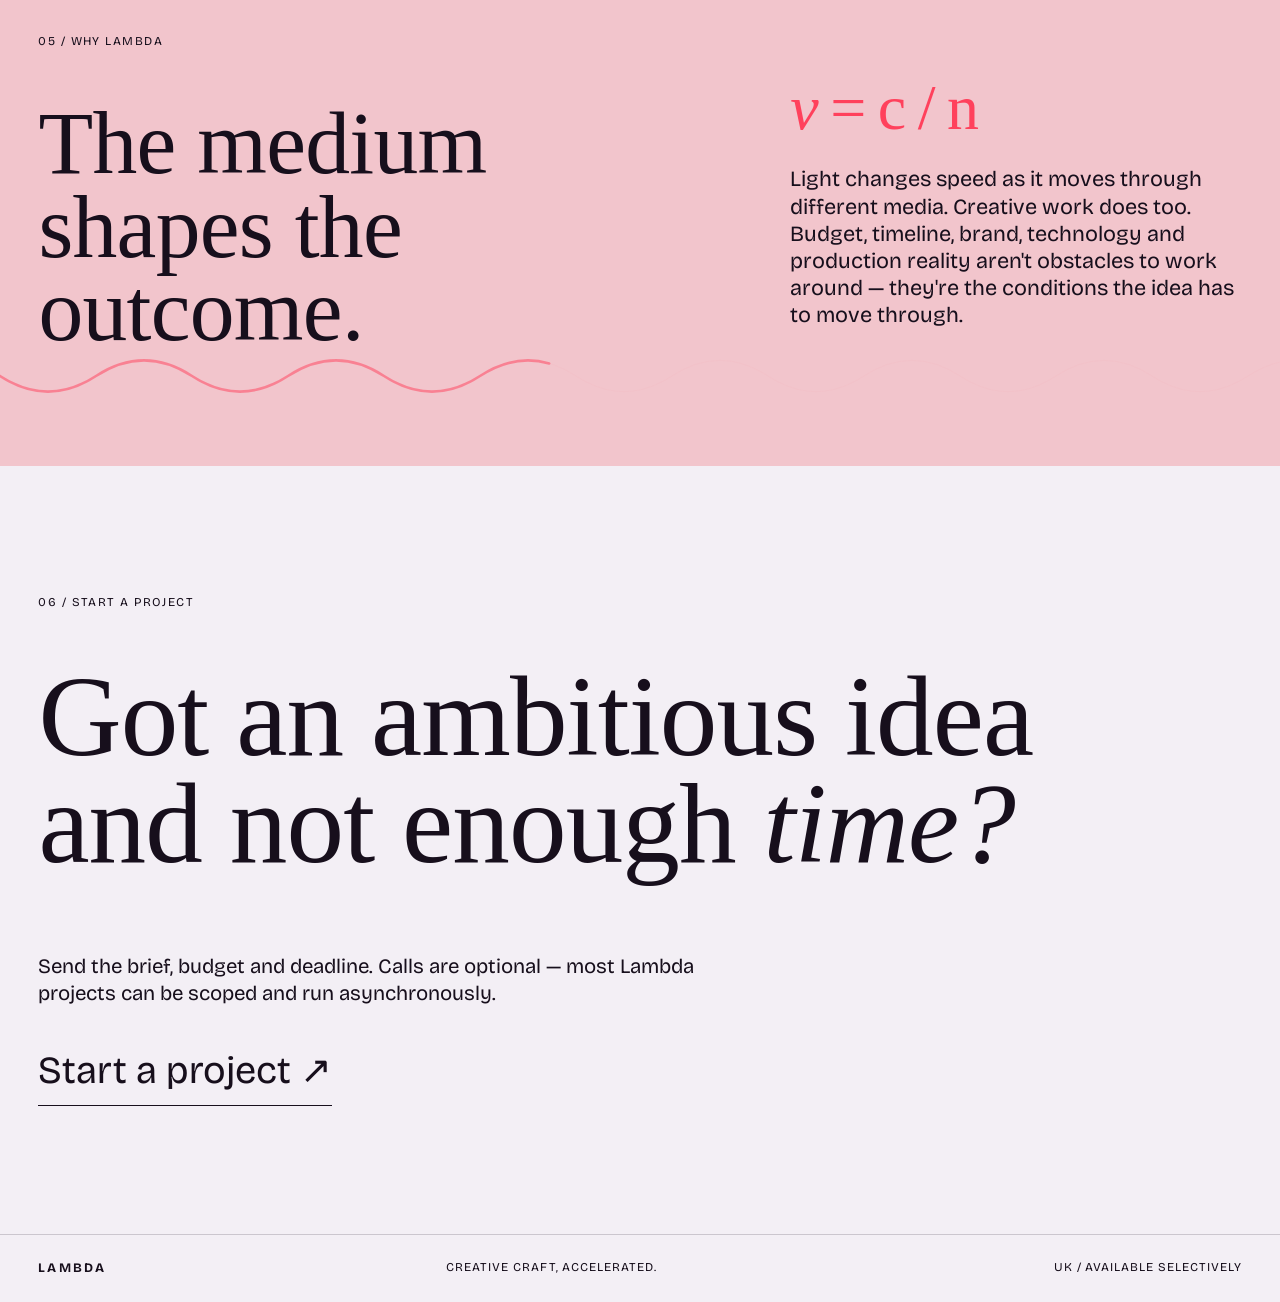
==== commit 080f1010: "Fix duplicated services and restore clean project intake" ====
--- a/index.html
+++ b/index.html
@@ -94,50 +94,6 @@
       </div>
     </section>
 
-    <section class="services" id="services">
-      <div class="services-head">
-        <div class="eyebrow">02 / Ways to work</div>
-        <div>
-          <h2>Senior creative production,<br><em>without the agency overhead.</em></h2>
-          <p>Clear entry points, defined scope and async-first delivery. Calls are available when they genuinely help the work.</p>
-        </div>
-      </div>
-      <div class="service-grid">
-        <article class="service-card">
-          <div class="service-top"><span>01</span><span>From £3,500</span></div>
-          <h3>Visual Development<br><em>Sprint</em></h3>
-          <p>For campaign imagery, key visuals, look development and visual systems that need to become convincing quickly.</p>
-          <ul><li>Creative direction + look development</li><li>AI / 3D / compositing as appropriate</li><li>Refined hero imagery</li><li>One structured revision round</li></ul>
-          <a href="start-project.html?service=visual-development">Start this project ↗</a>
-        </article>
-        <article class="service-card">
-          <div class="service-top"><span>02</span><span>From £2,750</span></div>
-          <h3>Storyboard + Previs<br><em>Sprint</em></h3>
-          <p>For scripts and ideas that need turning into shots, sequences and something production can actually judge.</p>
-          <ul><li>Shot development + sequencing</li><li>Typically 12–20 frames</li><li>AI / 3D previs where useful</li><li>One structured revision round</li></ul>
-          <a href="start-project.html?service=storyboard-previs">Start this project ↗</a>
-        </article>
-        <article class="service-card">
-          <div class="service-top"><span>03</span><span>From £6,000</span></div>
-          <h3>Motion / Campaign<br><em>Production</em></h3>
-          <p>For finished moving-image work that needs senior creative judgement across motion, 3D, edit and post.</p>
-          <ul><li>Creative direction + production</li><li>Motion design / CGI / edit / post</li><li>Multi-format campaign outputs</li><li>Two structured revision rounds</li></ul>
-          <a href="start-project.html?service=motion-production">Start this project ↗</a>
-        </article>
-        <article class="service-card service-card--agency">
-          <div class="service-top"><span>04</span><span>From £750/day</span></div>
-          <h3>Agency / White-label<br><em>Support</em></h3>
-          <p>Senior overflow support for agencies that need specialist AI, motion, 3D or visual-development capacity without adding headcount.</p>
-          <ul><li>White-label friendly</li><li>Async by default</li><li>Short bursts or embedded support</li><li>Weekly block from £3,500</li></ul>
-          <a href="start-project.html?service=agency-support">Discuss availability ↗</a>
-        </article>
-      </div>
-      <div class="services-foot">
-        <p>Minimum engagement £2,500. 50% to book, 50% before final delivery. Rush work quoted separately.</p>
-        <a class="text-link" href="start-project.html">Not sure which fits? Start here ↗</a>
-      </div>
-    </section>
-
     <section class="work" id="work">
       <div class="work-head"><div class="eyebrow">03 / Selected work</div><p>Different mediums. Same standard.</p></div>
 
--- a/styles.css
+++ b/styles.css
@@ -1600,49 +1600,3 @@
 .project-submit:hover,.project-submit:focus-visible{background:#ff415c;border-color:#ff415c;color:#170f1c;transform:translateY(-2px)}.project-submit:disabled{opacity:.45;cursor:wait;transform:none}
 .form-status{min-height:24px;font-size:14px}.form-status.is-success{color:#5a2dff}.form-status.is-error{color:#c82342}
 @media(max-width:850px){.services-head,.start-hero,.intake-shell{grid-template-columns:1fr}.service-grid{grid-template-columns:1fr}.service-card{min-height:430px}.service-terms{grid-template-columns:1fr}.service-terms span{border-right:0;border-bottom:1px solid var(--line)}.services-head>p{margin-top:24px}.start-hero{padding-top:72px}.start-intro{margin-top:24px}.intake-aside{position:static}.form-grid--two{grid-template-columns:1fr}.form-submit-row{align-items:flex-start;flex-direction:column}}
-
-/* Services + async intake */
-.services{padding:9vw 3vw;background:#f3eff5}
-.services-head{display:grid;grid-template-columns:.35fr 1fr;gap:4vw;align-items:start;margin-bottom:5vw}
-.services-head h2{margin:0;max-width:1050px;font-family:var(--serif);font-size:clamp(54px,7vw,108px);font-weight:400;line-height:.9;letter-spacing:-.02em}
-.services-head h2 em{font-weight:400}
-.services-head p{max-width:720px;margin:30px 0 0;font-size:clamp(18px,1.6vw,24px);line-height:1.25}
-.service-grid{display:grid;grid-template-columns:1fr 1fr;border-top:1px solid var(--line);border-left:1px solid var(--line)}
-.service-card{min-height:520px;display:flex;flex-direction:column;padding:28px;border-right:1px solid var(--line);border-bottom:1px solid var(--line)}
-.service-card:nth-child(1){background:#e5d6ef}.service-card:nth-child(2){background:#f3eff5}.service-card:nth-child(3){background:#f2c5cc}.service-card--agency{background:#130e19;color:#fbf7ff}
-.service-top{display:flex;justify-content:space-between;gap:20px;font-size:11px;text-transform:uppercase;letter-spacing:.1em}
-.service-card h3{margin:60px 0 22px;font-family:var(--serif);font-size:clamp(42px,4.4vw,72px);font-weight:400;line-height:.9}
-.service-card h3 em{font-weight:400}
-.service-card p{max-width:600px;margin:0 0 24px;font-size:18px;line-height:1.3}
-.service-card ul{margin:0 0 36px;padding:0;list-style:none;border-top:1px solid currentColor}
-.service-card li{padding:9px 0;border-bottom:1px solid color-mix(in srgb,currentColor 28%,transparent);font-size:13px}
-.service-card>a{margin-top:auto;font-size:12px;text-transform:uppercase;letter-spacing:.09em}
-.service-card>a:hover{color:#ff415c}.service-card--agency>a:hover{color:#ff7255}
-.services-foot{display:flex;justify-content:space-between;gap:30px;align-items:center;padding-top:22px}
-.services-foot p{margin:0;color:var(--muted);font-size:13px}
-.intake-shell{display:grid;grid-template-columns:.82fr 1.18fr;min-height:calc(100vh - 60px)}
-.intake-intro{position:sticky;top:60px;height:calc(100vh - 60px);align-self:start;display:flex;flex-direction:column;justify-content:center;padding:5vw 4vw;background:#210b35;color:#fbf7ff;overflow:hidden}
-.intake-intro:after{content:"";position:absolute;left:-12%;right:-12%;bottom:20%;height:2px;background:#ff415c;transform:rotate(-4deg);opacity:.9}
-.intake-intro>*{position:relative;z-index:1}
-.intake-intro h1{margin:40px 0 28px;font-family:var(--serif);font-size:clamp(62px,7vw,112px);font-weight:400;line-height:.84;letter-spacing:-.035em}
-.intake-intro h1 em{display:block;margin-left:4vw;font-weight:400}
-.intake-intro>p{max-width:590px;margin:0;font-size:clamp(18px,1.55vw,23px);line-height:1.3}
-.intake-notes{display:grid;grid-template-columns:repeat(3,1fr);gap:18px;margin-top:7vw;padding-top:18px;border-top:1px solid rgba(251,247,255,.25)}
-.intake-notes div{display:flex;flex-direction:column;gap:6px}.intake-notes span{font-size:10px;text-transform:uppercase;letter-spacing:.1em;opacity:.65}.intake-notes strong{font-size:13px;font-weight:500}
-.intake-form-wrap{padding:6vw 5vw 8vw;background:#f3eff5}.intake-form{max-width:820px;margin:0 auto;display:grid;gap:34px}
-.intake-form label,.intake-form legend{font-size:11px;text-transform:uppercase;letter-spacing:.1em}.intake-form label{display:grid;gap:9px}
-.intake-form input:not([type="radio"]),.intake-form select,.intake-form textarea{width:100%;border:0;border-bottom:1px solid rgba(23,15,28,.28);border-radius:0;outline:0;padding:13px 0;background:transparent;color:#170f1c;font:400 17px/1.35 var(--sans);resize:vertical}
-.intake-form input:focus,.intake-form select:focus,.intake-form textarea:focus{border-color:#ff415c}
-.form-row{display:grid;gap:24px}.form-row--2{grid-template-columns:1fr 1fr}
-.intake-form fieldset{margin:0;padding:0;border:0}.intake-form legend{margin-bottom:14px}
-.choice-grid{display:grid;grid-template-columns:1fr 1fr;gap:10px}.choice-grid label{display:block;cursor:pointer}.choice-grid input{position:absolute;opacity:0;pointer-events:none}
-.choice-grid label>span{min-height:94px;display:flex;flex-direction:column;justify-content:space-between;padding:16px;border:1px solid rgba(23,15,28,.22);transition:border-color .18s ease,background-color .18s ease,transform .18s ease}
-.choice-grid label:hover>span{border-color:#5a2dff}.choice-grid input:checked+span{background:#e5d6ef;border-color:#5a2dff;transform:translateY(-2px)}
-.choice-grid strong{font-size:15px;text-transform:none;letter-spacing:0}.choice-grid small{font-size:11px;color:#716976;text-transform:none;letter-spacing:0}.choice-grid--calls label>span{min-height:76px}
-.intake-submit{display:grid;grid-template-columns:1fr auto;gap:30px;align-items:end;margin-top:16px;padding-top:24px;border-top:1px solid rgba(23,15,28,.25)}
-.intake-submit p{max-width:520px;margin:0;color:#716976;font-size:13px}
-.intake-submit button{border:0;padding:14px 18px;background:#170f1c;color:#fbf7ff;font:600 12px/1 var(--sans);text-transform:uppercase;letter-spacing:.09em;cursor:pointer;transition:background-color .2s ease,transform .2s ease}
-.intake-submit button:hover{background:#ff415c;transform:translateY(-2px)}
-.hp-field{position:absolute!important;left:-9999px!important;width:1px;height:1px;overflow:hidden}
-@media(max-width:900px){.services-head,.intake-shell{grid-template-columns:1fr}.service-grid{grid-template-columns:1fr}.services-head{gap:24px}.intake-intro{position:relative;top:auto;height:auto;min-height:70vh}.services-foot{align-items:flex-start;flex-direction:column}}
-@media(max-width:640px){.services,.intake-form-wrap{padding:64px 20px}.service-card{min-height:auto;padding:22px}.service-card h3{margin-top:44px}.form-row--2,.choice-grid,.intake-notes,.intake-submit{grid-template-columns:1fr}}
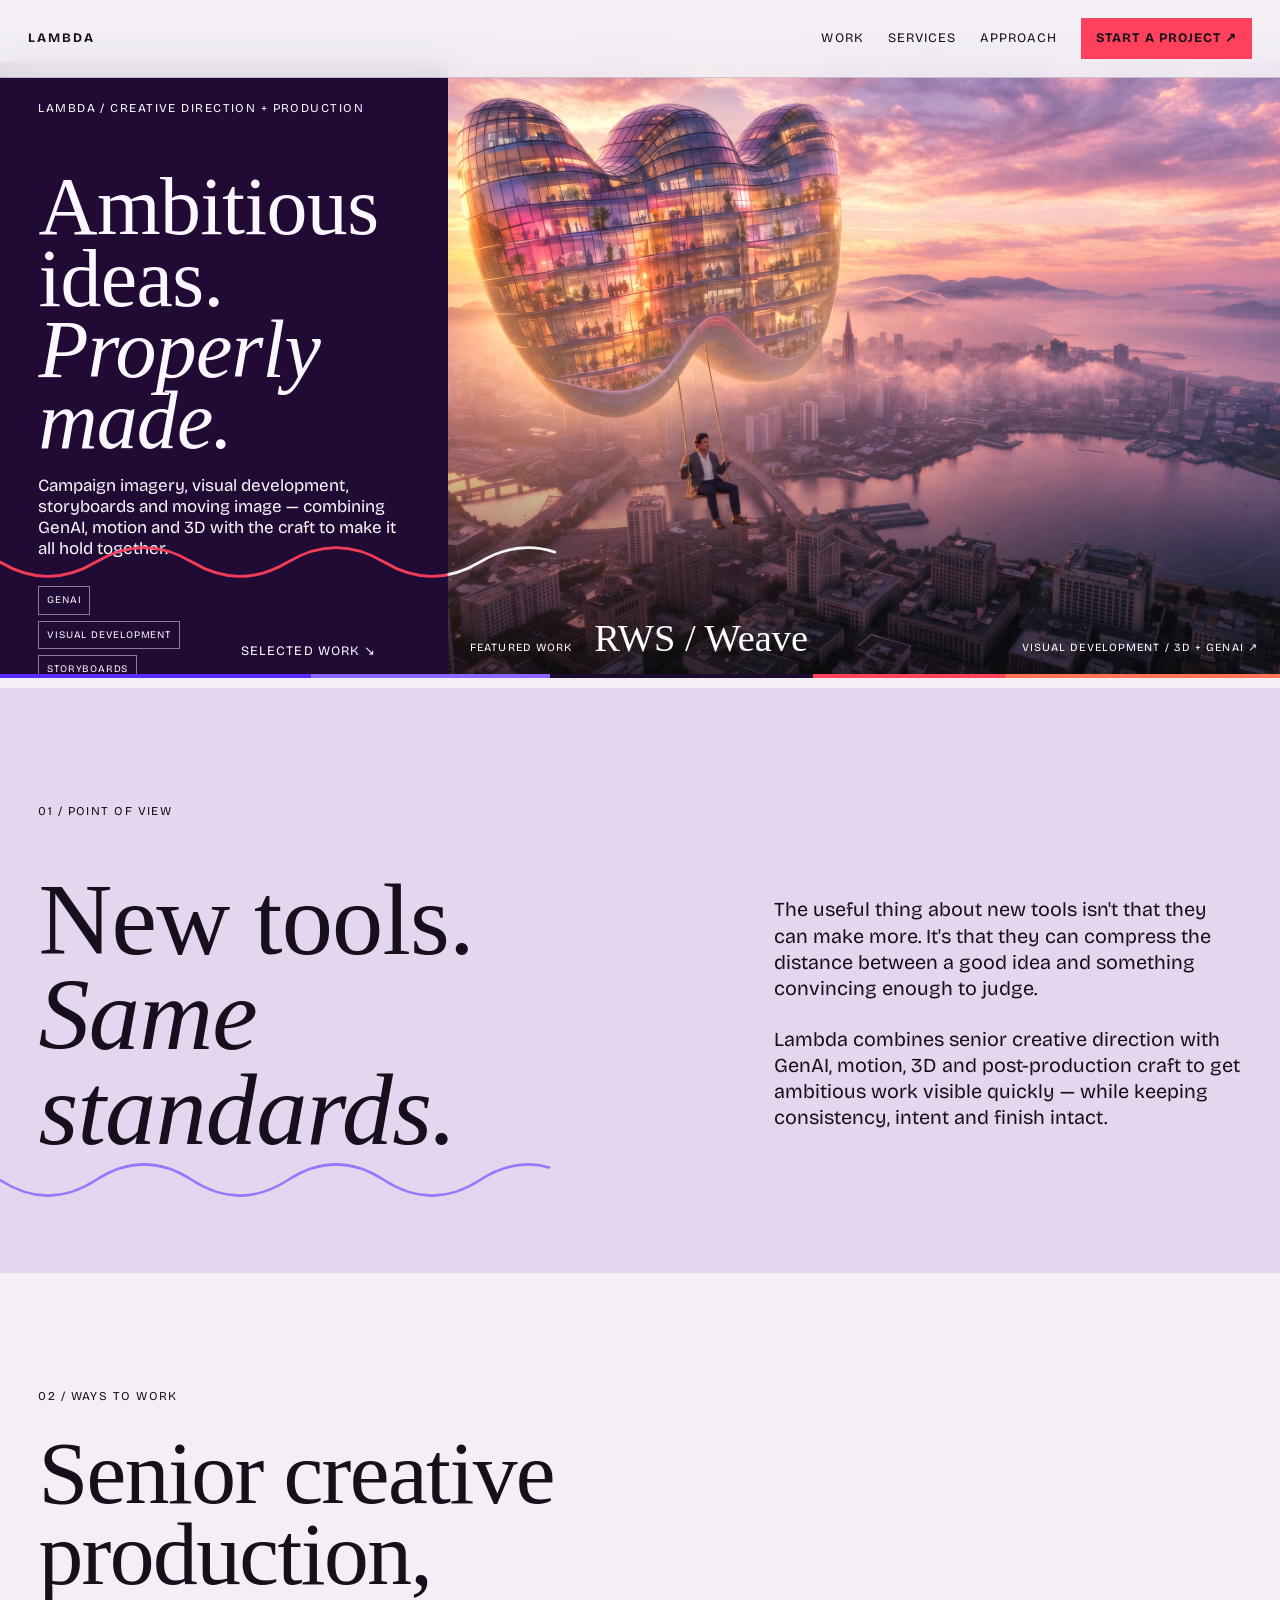
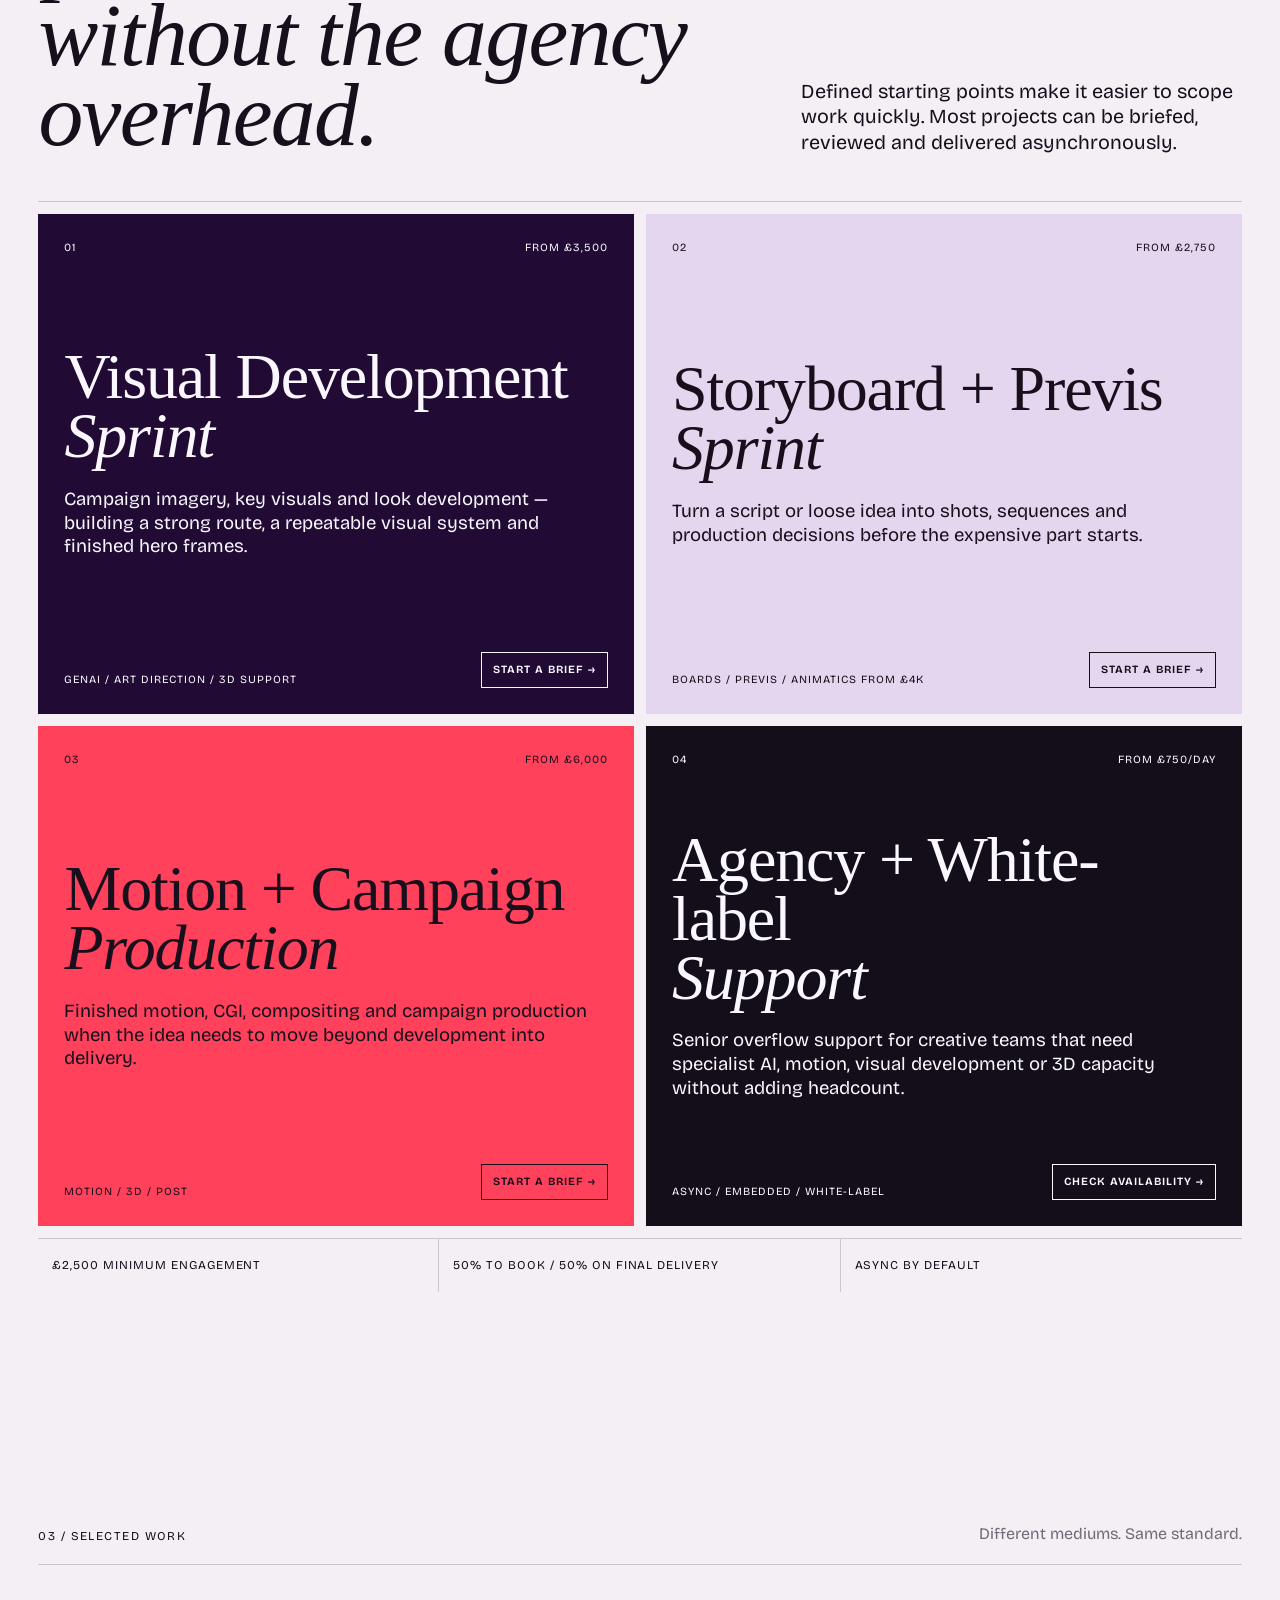
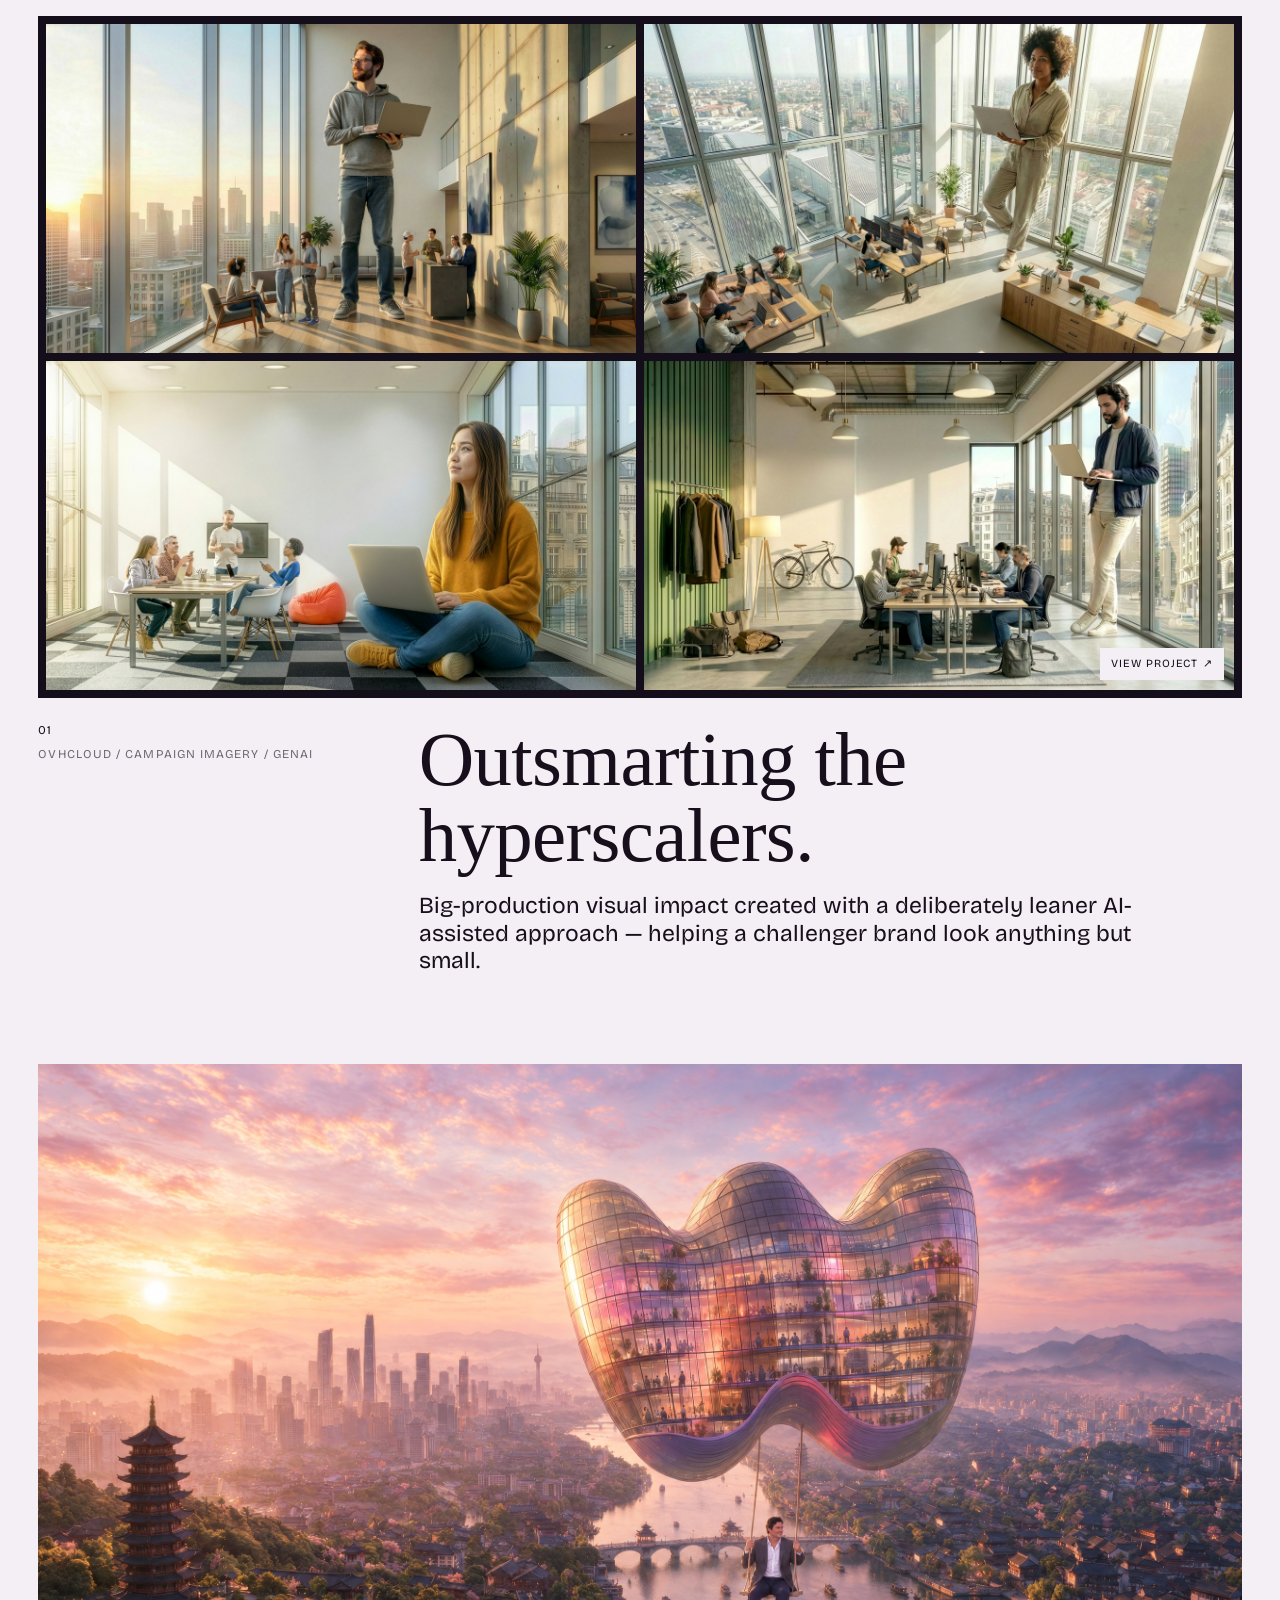
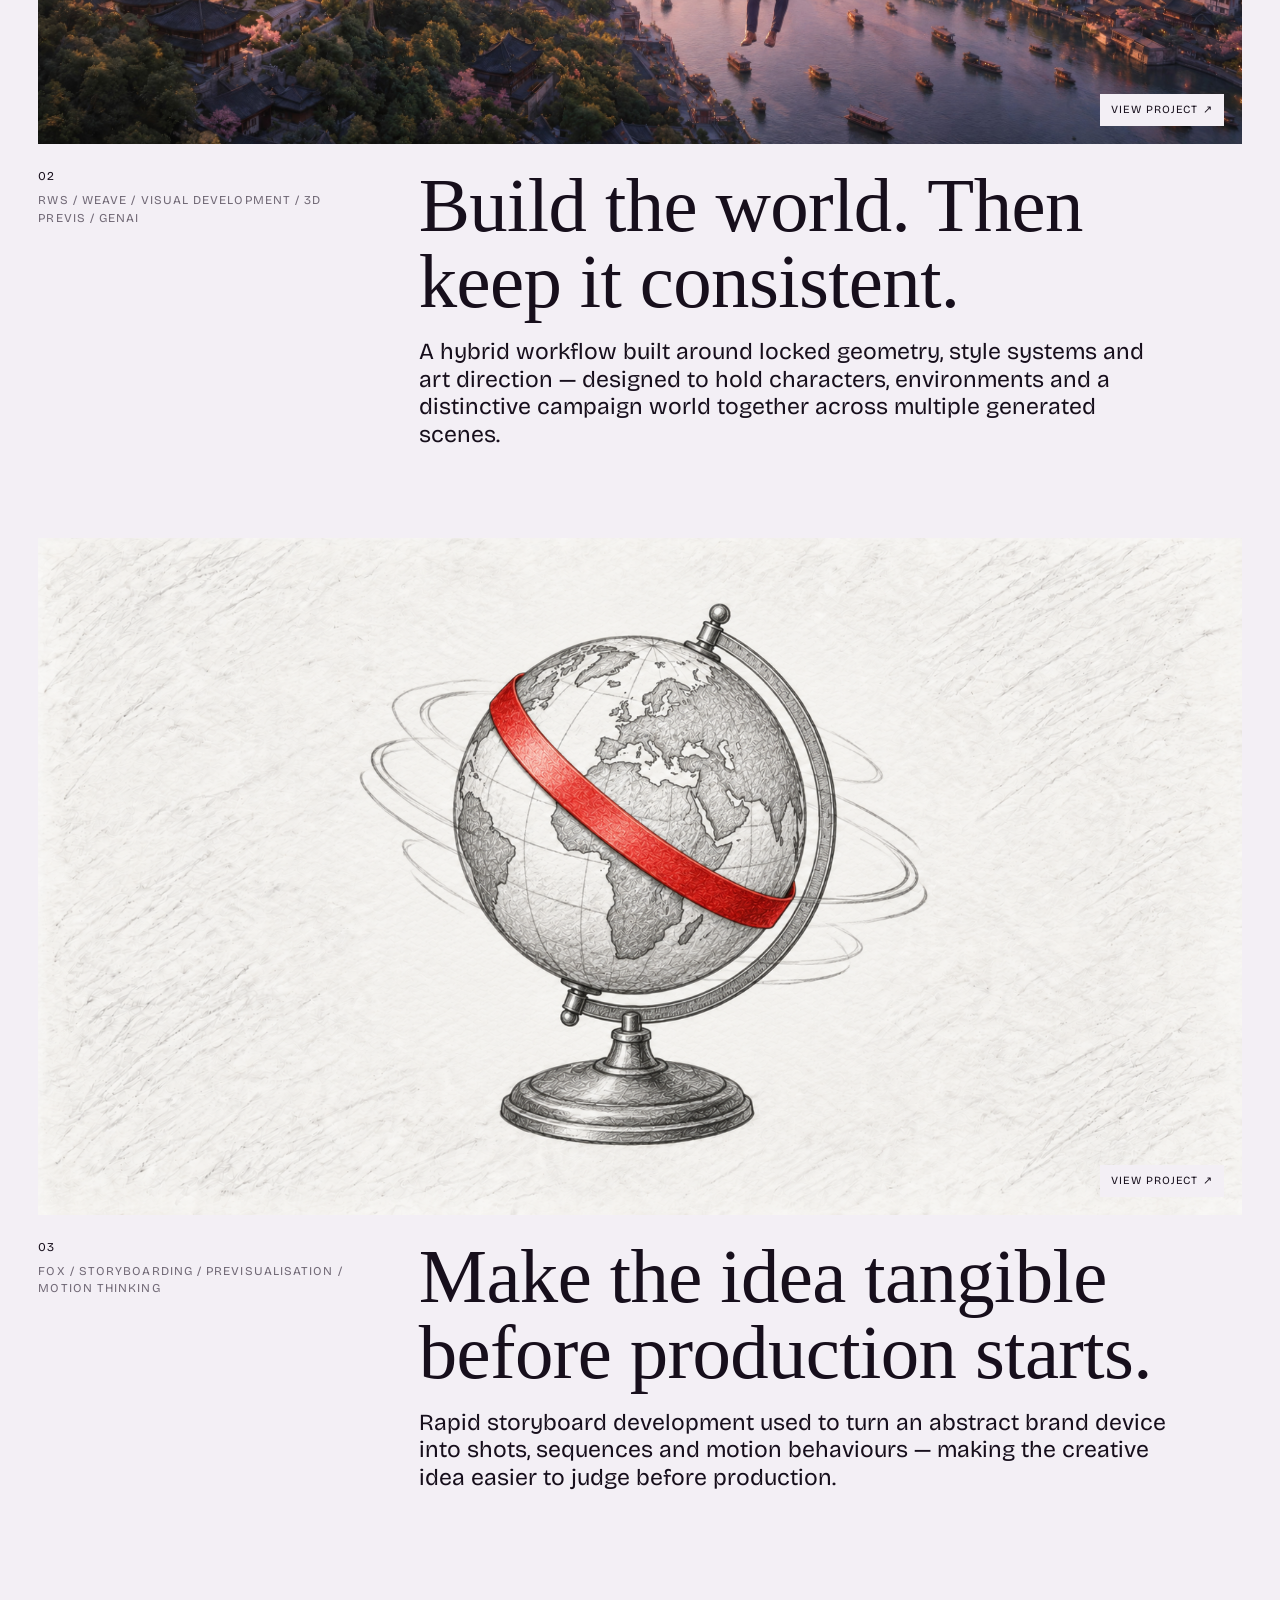
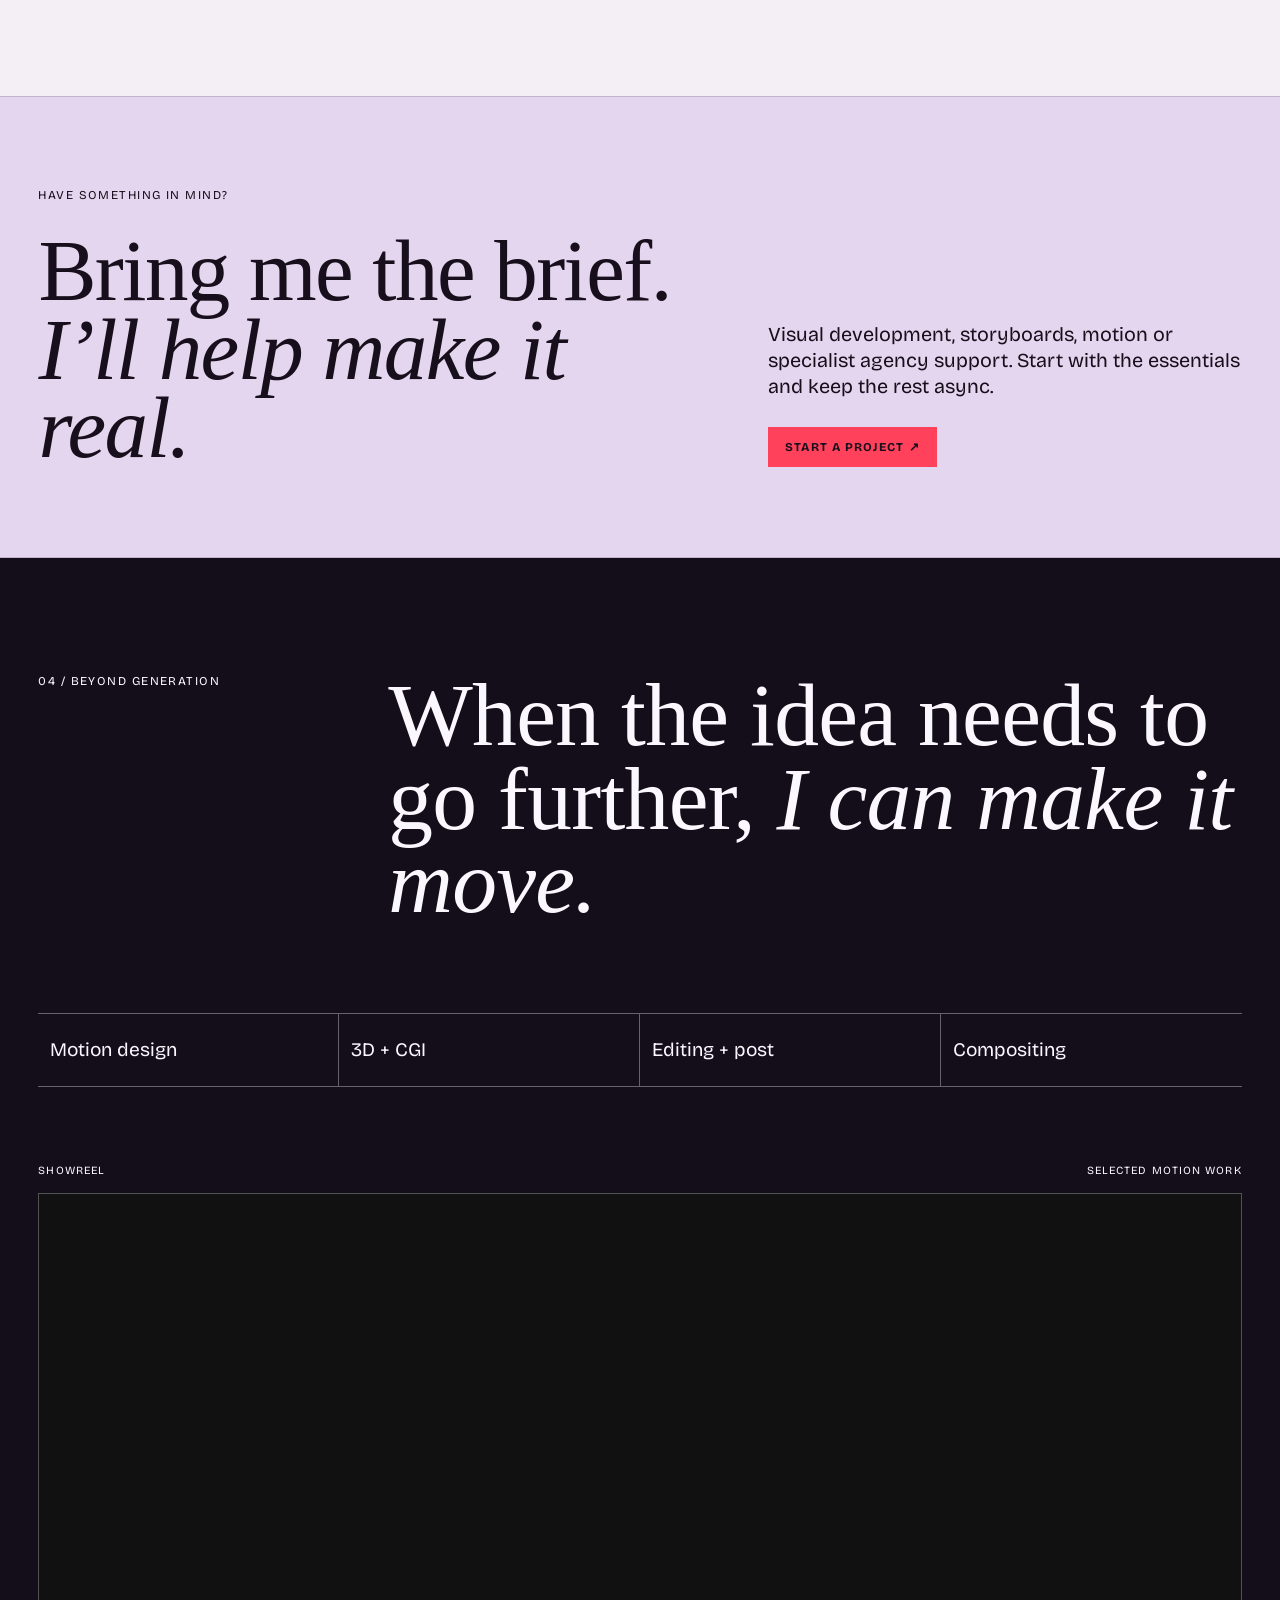
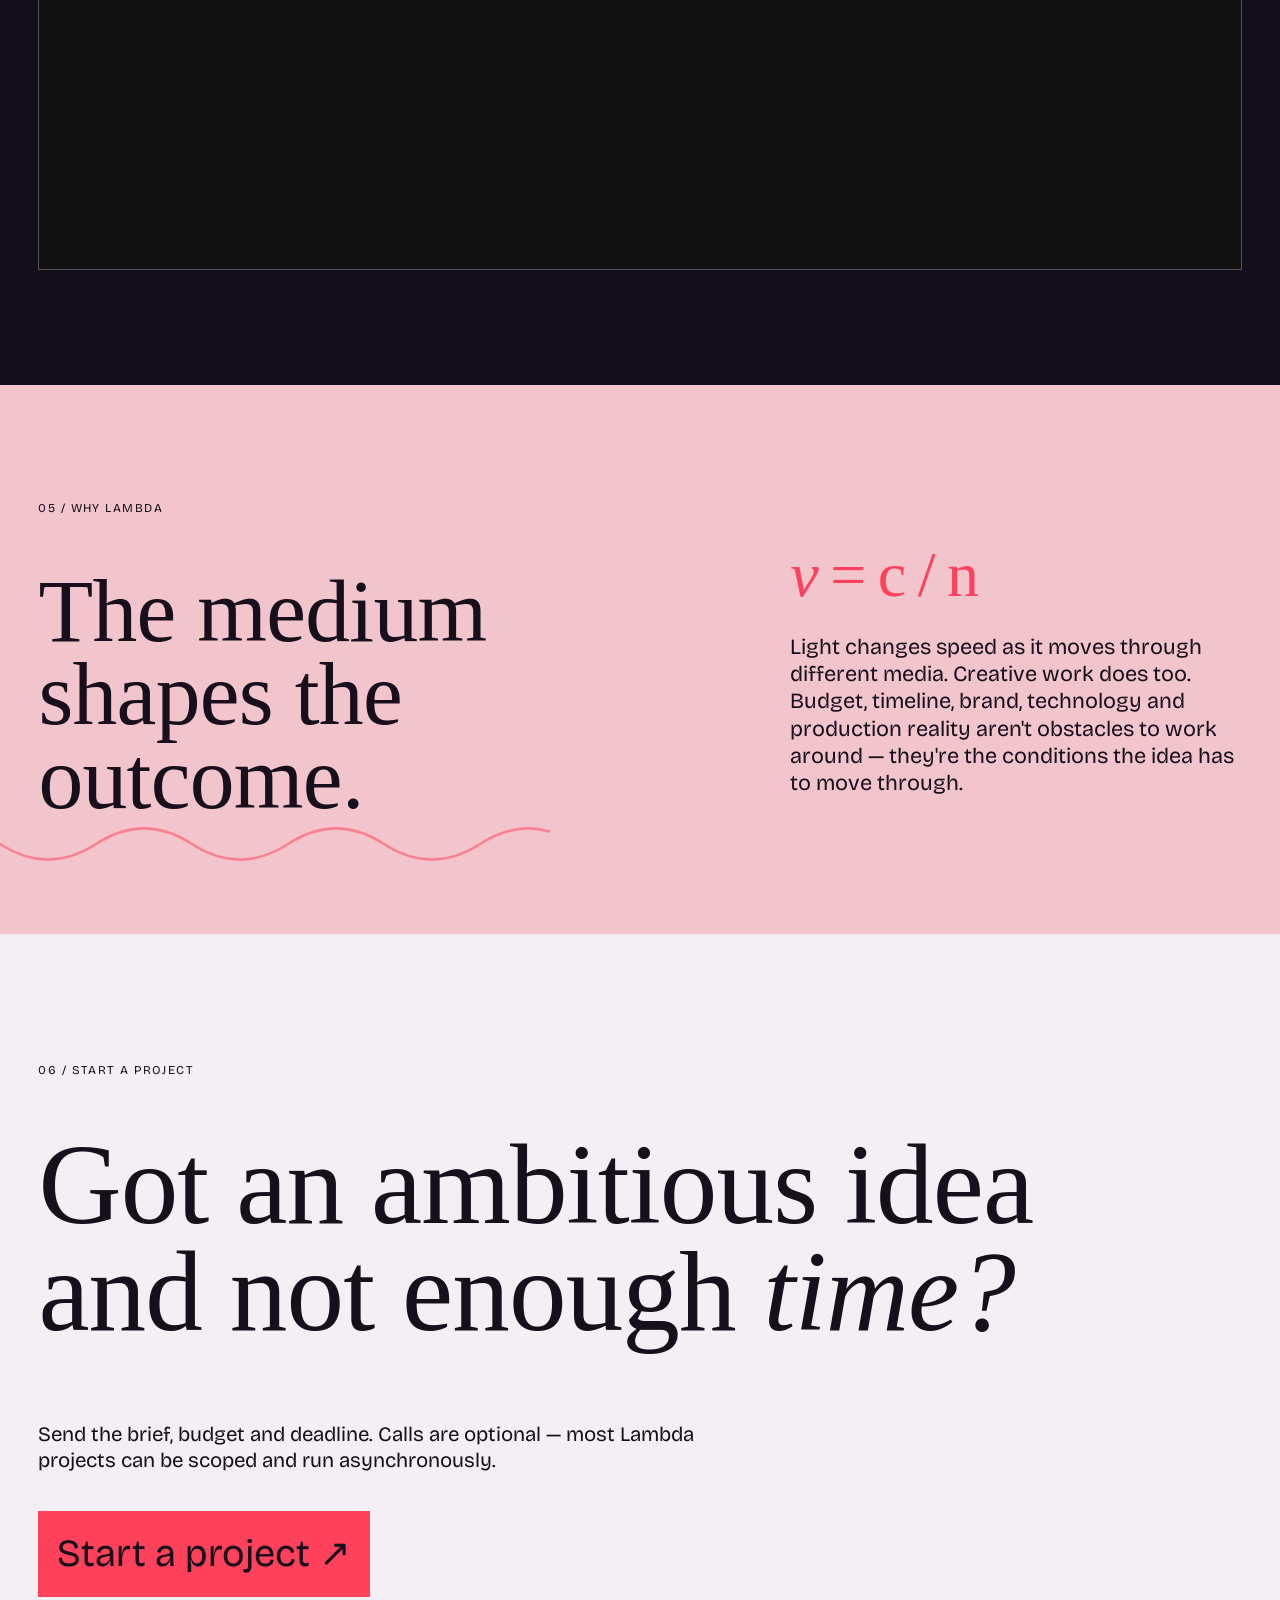
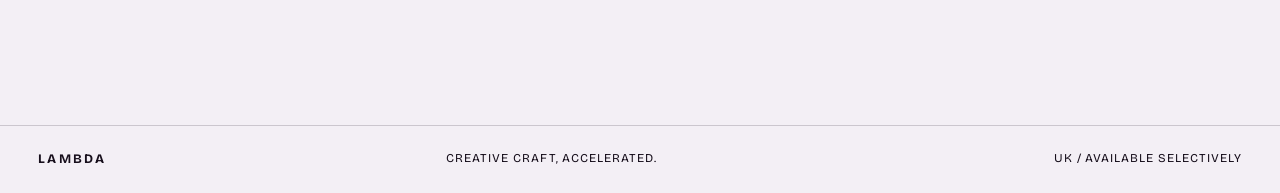
==== commit 71a66ebe: "Strengthen persistent navigation and project CTAs" ====
--- a/index.html
+++ b/index.html
@@ -17,7 +17,7 @@
     <a class="brand" href="#top" aria-label="Lambda home">
       <span class="brand-word">Lambda</span>
     </a>
-    <nav aria-label="Primary"><a href="#work">Work</a><a href="#services">Services</a><a href="#approach">Approach</a><a href="start-project.html">Start a project</a></nav>
+    <nav aria-label="Primary"><a href="#work">Work</a><a href="#services">Services</a><a class="nav-optional" href="#approach">Approach</a><a class="nav-cta" href="start-project.html">Start a project ↗</a></nav>
   </header>
 
   <main id="top">
@@ -30,7 +30,7 @@
         </div>
         <div class="hero-foot">
           <div class="hero-services"><span>GenAI</span><span>Visual development</span><span>Storyboards</span><span>Motion + 3D</span></div>
-          <a class="text-link" href="#work">Selected work ↘</a>
+          <div class="hero-actions"><a class="text-link" href="#work">Selected work ↘</a><a class="primary-cta" href="start-project.html">Start a project ↗</a></div>
         </div>
       </div>
       <a class="hero-project" href="projects/rws-weave.html" aria-label="View RWS Weave project">
@@ -143,6 +143,11 @@
       </article>
     </section>
 
+    <section class="mid-cta" aria-label="Start a project">
+      <div><div class="eyebrow">Have something in mind?</div><h2>Bring me the brief.<br><em>I’ll help make it real.</em></h2></div>
+      <div class="mid-cta-action"><p>Visual development, storyboards, motion or specialist agency support. Start with the essentials and keep the rest async.</p><a class="primary-cta" href="start-project.html">Start a project ↗</a></div>
+    </section>
+
     <section class="craft">
       <div class="craft-intro">
         <div class="eyebrow">04 / Beyond generation</div>
--- a/styles.css
+++ b/styles.css
@@ -1600,3 +1600,126 @@
 .project-submit:hover,.project-submit:focus-visible{background:#ff415c;border-color:#ff415c;color:#170f1c;transform:translateY(-2px)}.project-submit:disabled{opacity:.45;cursor:wait;transform:none}
 .form-status{min-height:24px;font-size:14px}.form-status.is-success{color:#5a2dff}.form-status.is-error{color:#c82342}
 @media(max-width:850px){.services-head,.start-hero,.intake-shell{grid-template-columns:1fr}.service-grid{grid-template-columns:1fr}.service-card{min-height:430px}.service-terms{grid-template-columns:1fr}.service-terms span{border-right:0;border-bottom:1px solid var(--line)}.services-head>p{margin-top:24px}.start-hero{padding-top:72px}.start-intro{margin-top:24px}.intake-aside{position:static}.form-grid--two{grid-template-columns:1fr}.form-submit-row{align-items:flex-start;flex-direction:column}}
+
+
+/* 2026-10-12 — persistent navigation + stronger project CTAs */
+:root{--nav-height:62px}
+body{padding-top:var(--nav-height)}
+.site-nav{
+  position:fixed !important;
+  top:0;left:0;right:0;
+  z-index:1000;
+  min-height:var(--nav-height);
+}
+.site-nav nav{align-items:center}
+.site-nav .nav-cta{
+  display:inline-flex;
+  align-items:center;
+  justify-content:center;
+  padding:10px 14px;
+  background:#ff415c;
+  border:1px solid #ff415c;
+  color:#170f1c !important;
+  font-weight:700;
+  white-space:nowrap;
+  transition:background-color .2s ease,border-color .2s ease,transform .2s ease;
+}
+.site-nav .nav-cta:after{display:none !important}
+.site-nav .nav-cta:hover,
+.site-nav .nav-cta:focus-visible{
+  background:#ff7255;
+  border-color:#ff7255;
+  color:#170f1c !important;
+  transform:translateY(-1px);
+}
+.site-nav .nav-cta--current{background:#5a2dff;border-color:#5a2dff;color:#fbf7ff !important}
+
+.primary-cta{
+  display:inline-flex;
+  align-items:center;
+  justify-content:center;
+  width:max-content;
+  padding:13px 16px;
+  background:#ff415c;
+  border:1px solid #ff415c;
+  color:#170f1c !important;
+  font-size:12px;
+  font-weight:700;
+  line-height:1;
+  text-transform:uppercase;
+  letter-spacing:.09em;
+  transition:background-color .2s ease,border-color .2s ease,transform .2s ease;
+}
+.primary-cta:hover,
+.primary-cta:focus-visible{
+  background:#ff7255;
+  border-color:#ff7255;
+  color:#170f1c !important;
+  transform:translateY(-2px);
+}
+
+.hero-actions{display:flex;align-items:center;gap:18px;flex-wrap:wrap}
+.hero--image .hero-actions .primary-cta{color:#170f1c !important}
+
+.service-card-foot a{
+  display:inline-flex;
+  align-items:center;
+  padding:9px 11px;
+  border:1px solid currentColor;
+  white-space:nowrap;
+  transition:background-color .2s ease,color .2s ease,border-color .2s ease,transform .2s ease;
+}
+.service-card-foot a:hover{transform:translateY(-2px)}
+
+.mid-cta{
+  display:grid;
+  grid-template-columns:1.15fr .85fr;
+  gap:7vw;
+  align-items:end;
+  padding:7vw 3vw;
+  background:#e5d6ef;
+  color:#170f1c;
+  border-top:1px solid var(--line);
+  border-bottom:1px solid var(--line);
+}
+.mid-cta h2{
+  margin:28px 0 0;
+  font-family:var(--serif);
+  font-size:clamp(54px,6.8vw,108px);
+  font-weight:400;
+  line-height:.9;
+  letter-spacing:-.018em;
+}
+.mid-cta h2 em{font-weight:400}
+.mid-cta-action{max-width:620px}
+.mid-cta-action p{margin:0 0 28px;font-size:clamp(18px,1.55vw,23px);line-height:1.3}
+
+.contact .contact-link{
+  display:inline-flex;
+  width:max-content;
+  padding:14px 18px;
+  border:1px solid #ff415c;
+  background:#ff415c;
+  color:#170f1c;
+  transition:background-color .2s ease,border-color .2s ease,transform .2s ease;
+}
+.contact .contact-link:hover,
+.contact .contact-link:focus-visible{
+  background:#ff7255;
+  border-color:#ff7255;
+  color:#170f1c;
+  transform:translateY(-2px);
+}
+
+@media(max-width:850px){
+  .mid-cta{grid-template-columns:1fr;gap:36px;padding:72px 20px}
+}
+@media(max-width:650px){
+  :root{--nav-height:56px}
+  .site-nav{padding:10px 14px;min-height:var(--nav-height)}
+  .site-nav nav{gap:8px}
+  .site-nav .nav-optional{display:none}
+  .site-nav nav a{font-size:10px}
+  .site-nav .nav-cta{padding:8px 10px}
+  .hero-actions{align-items:flex-start;flex-direction:column;gap:14px}
+}
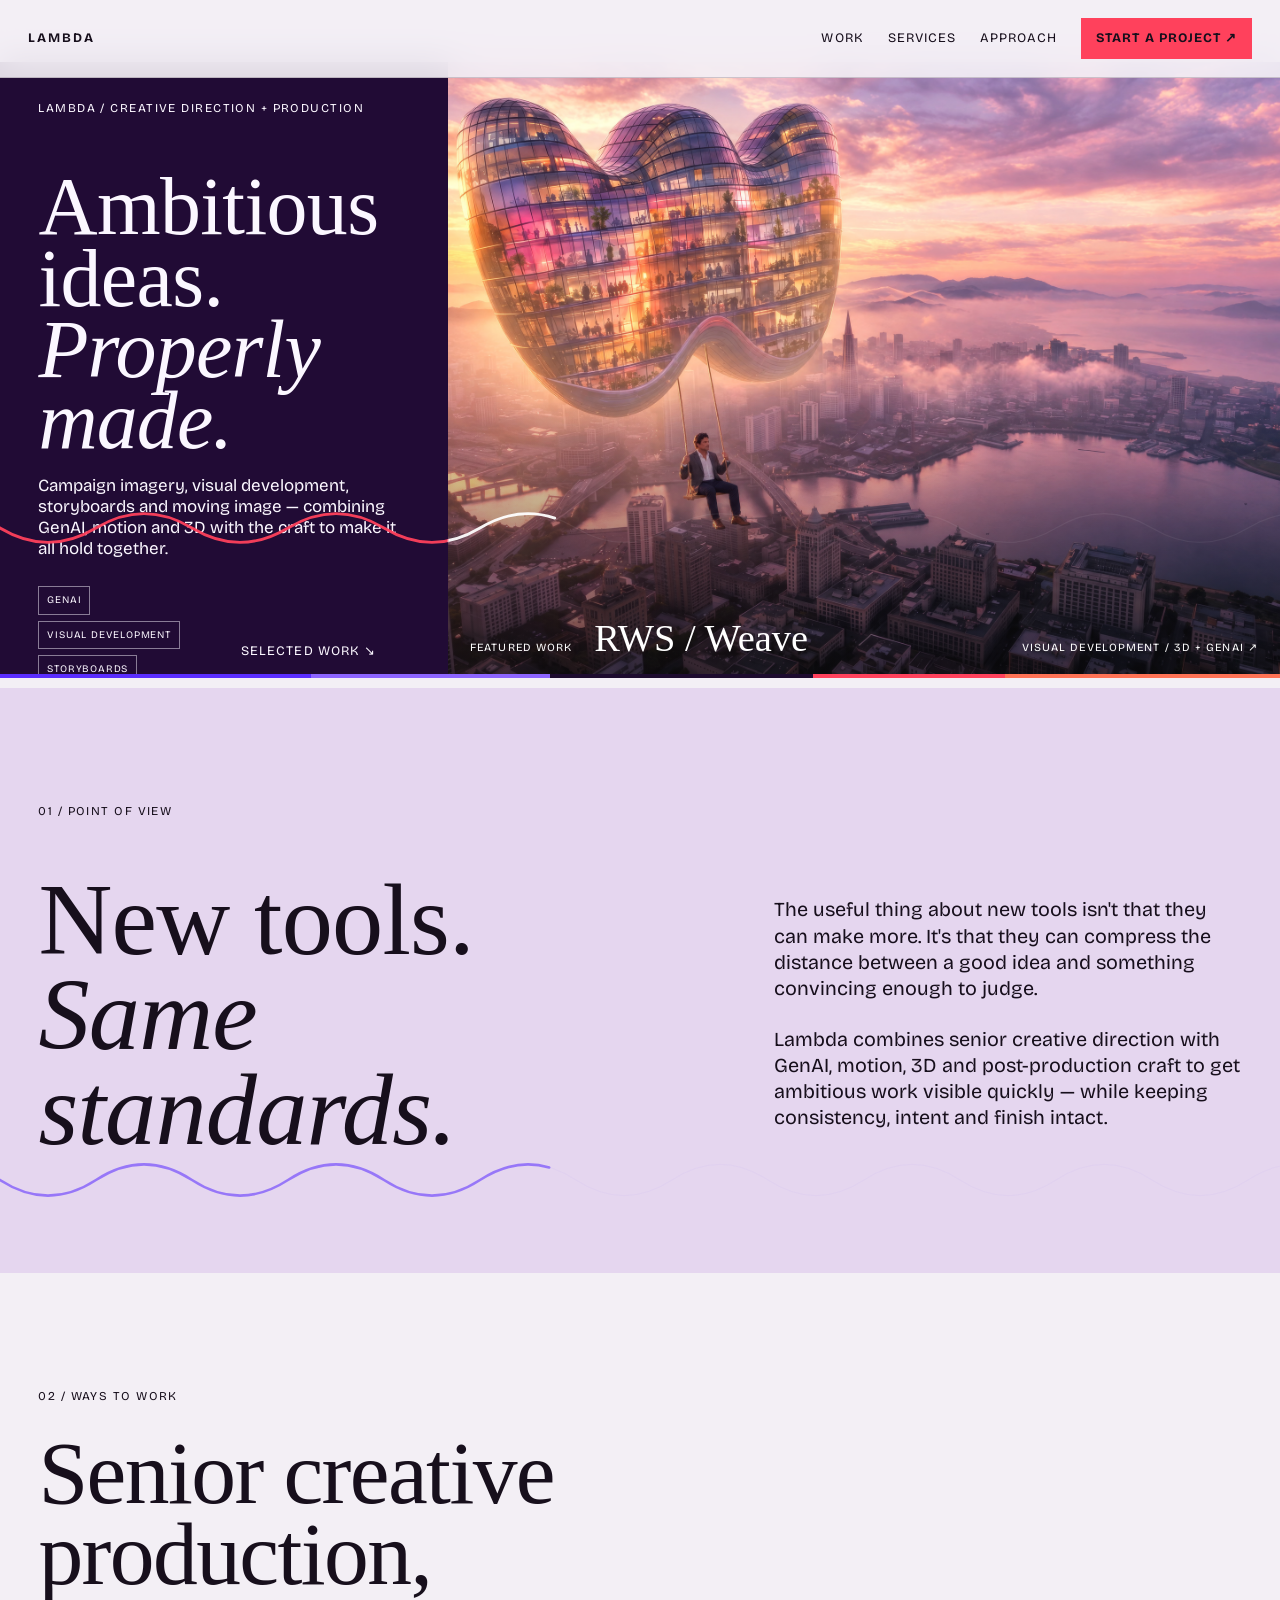
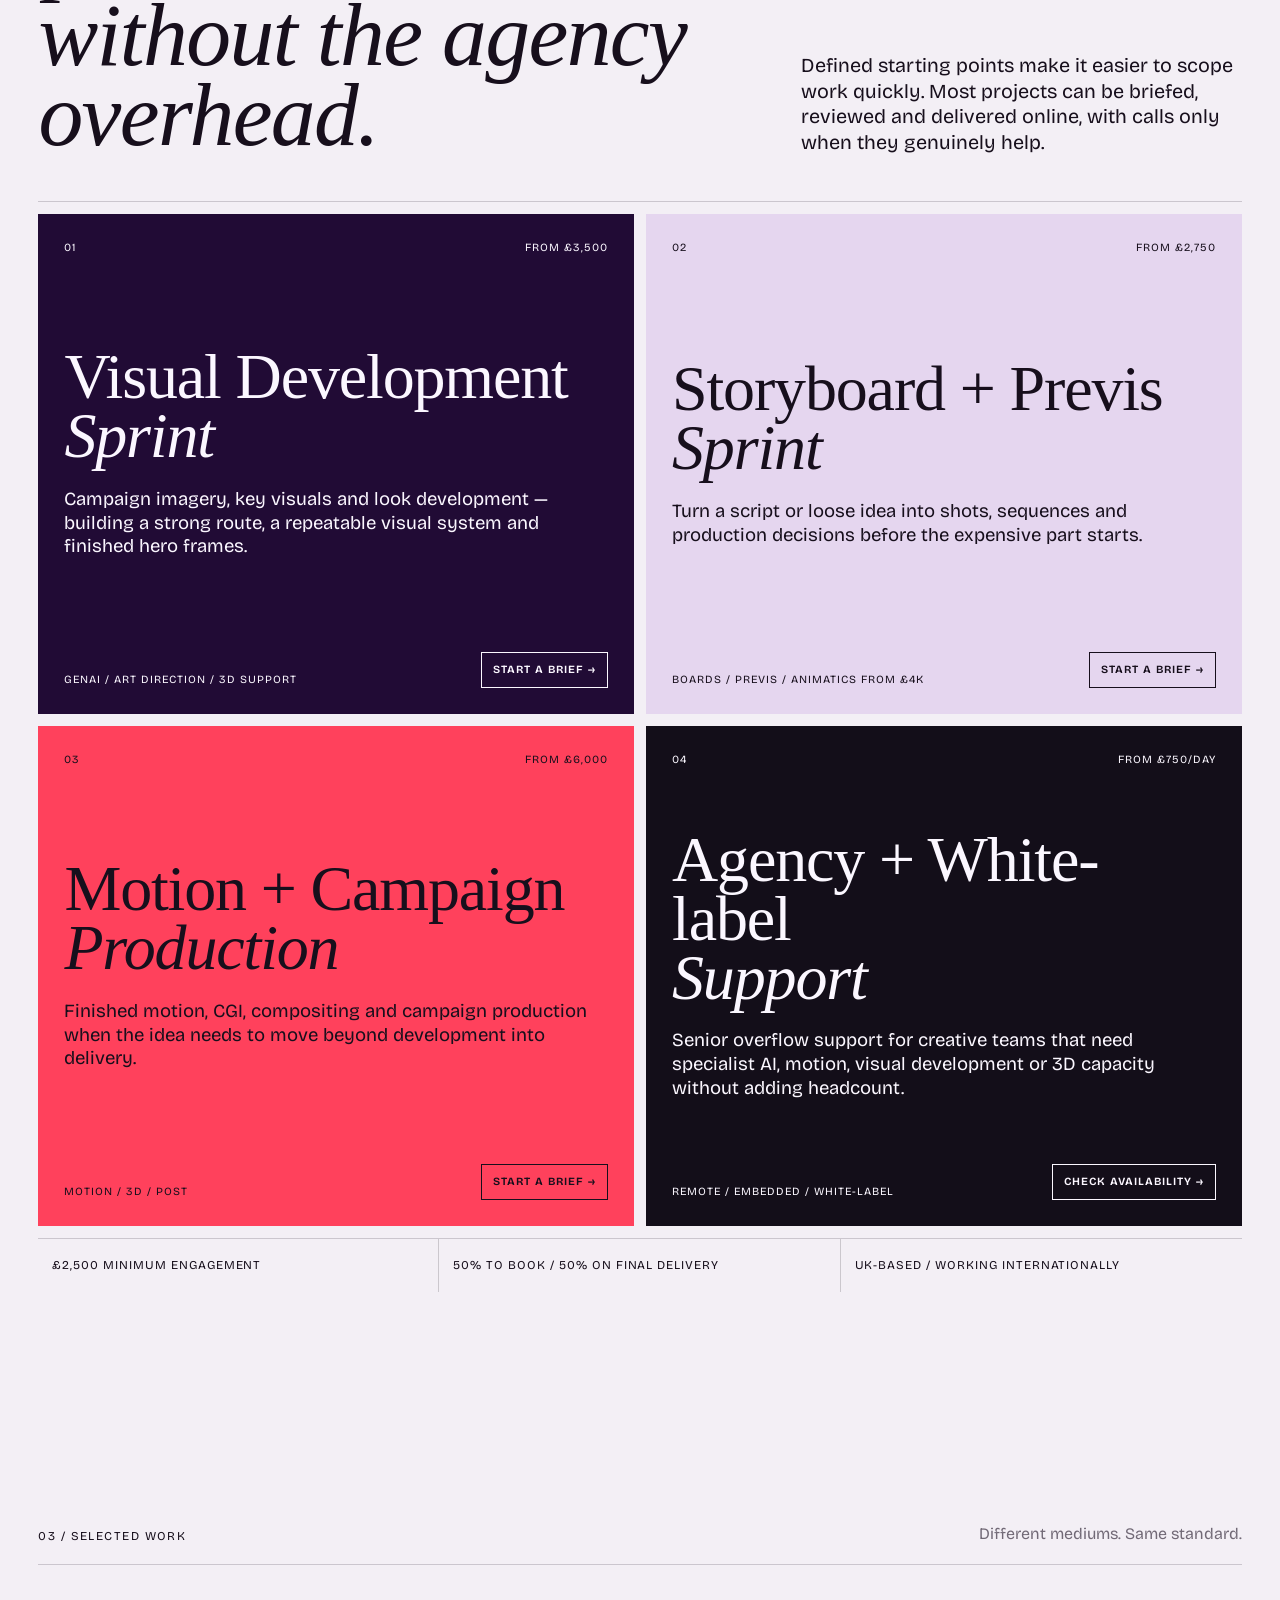
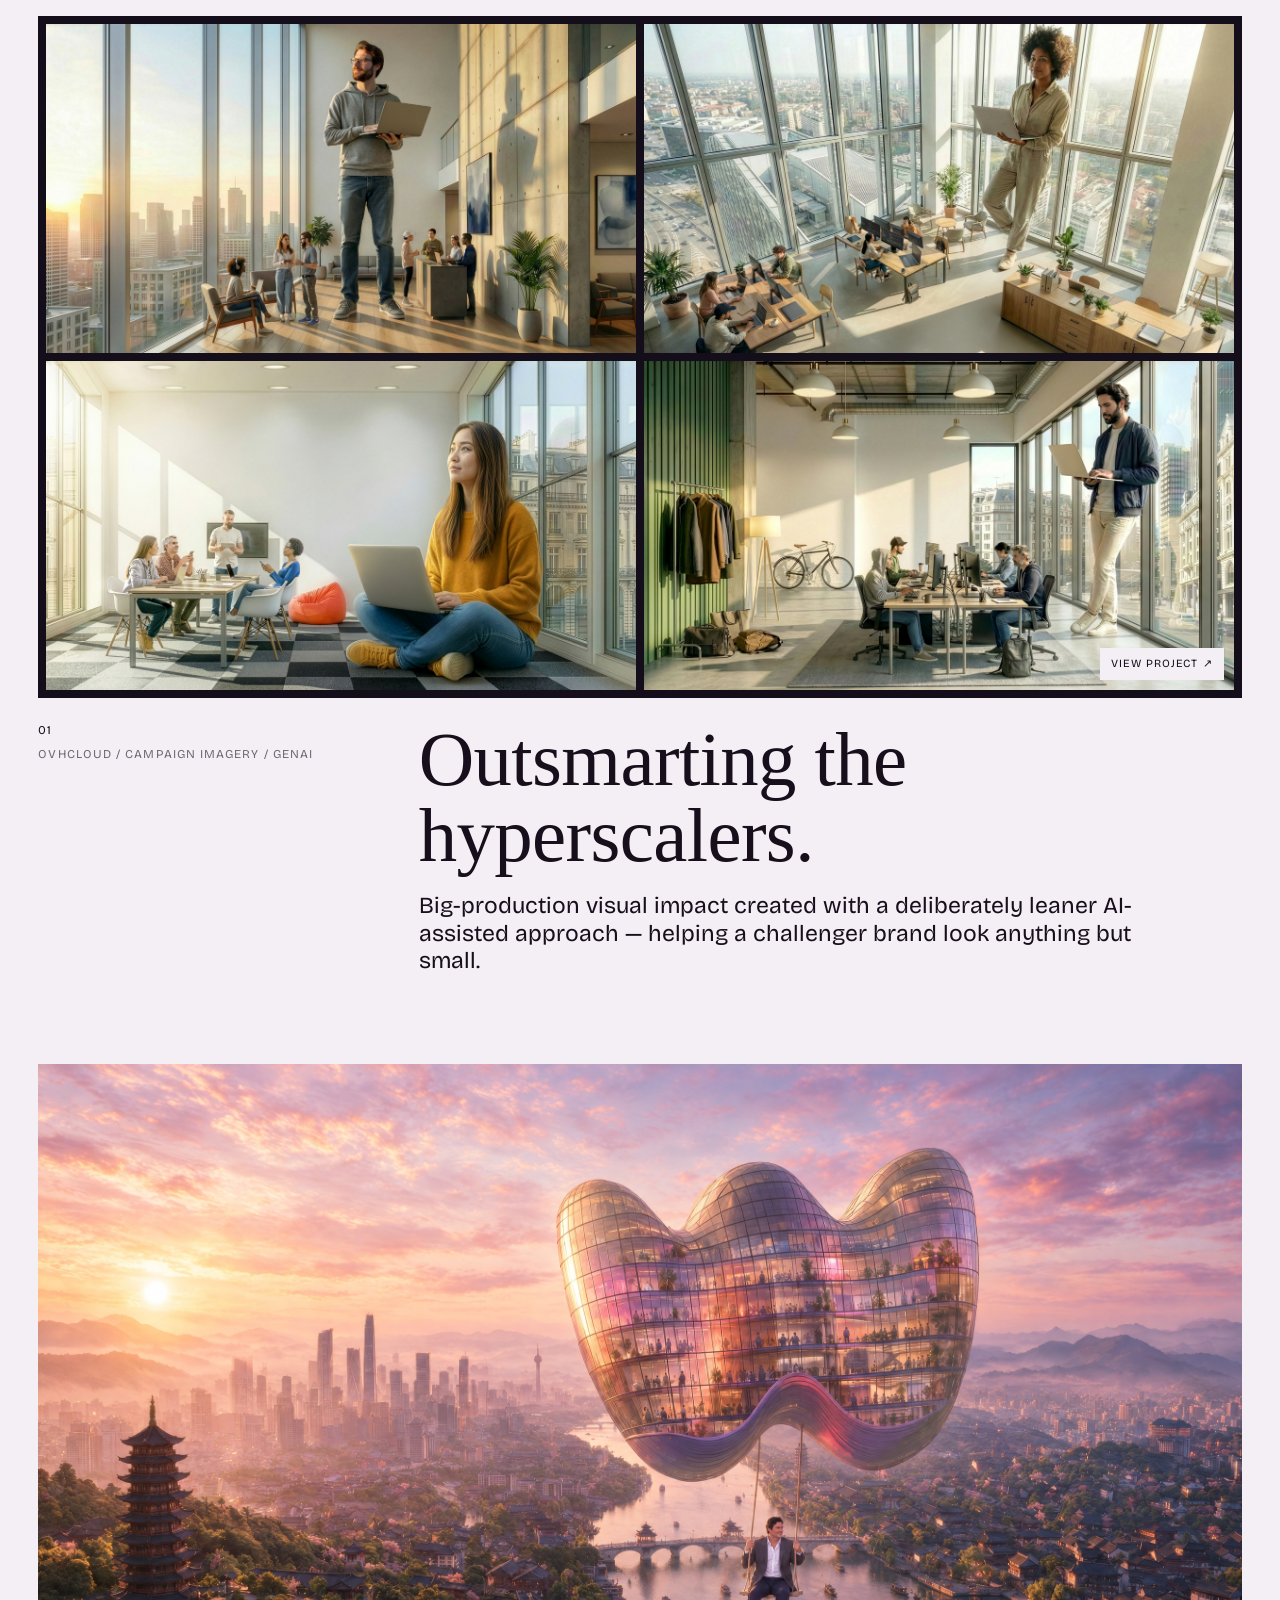
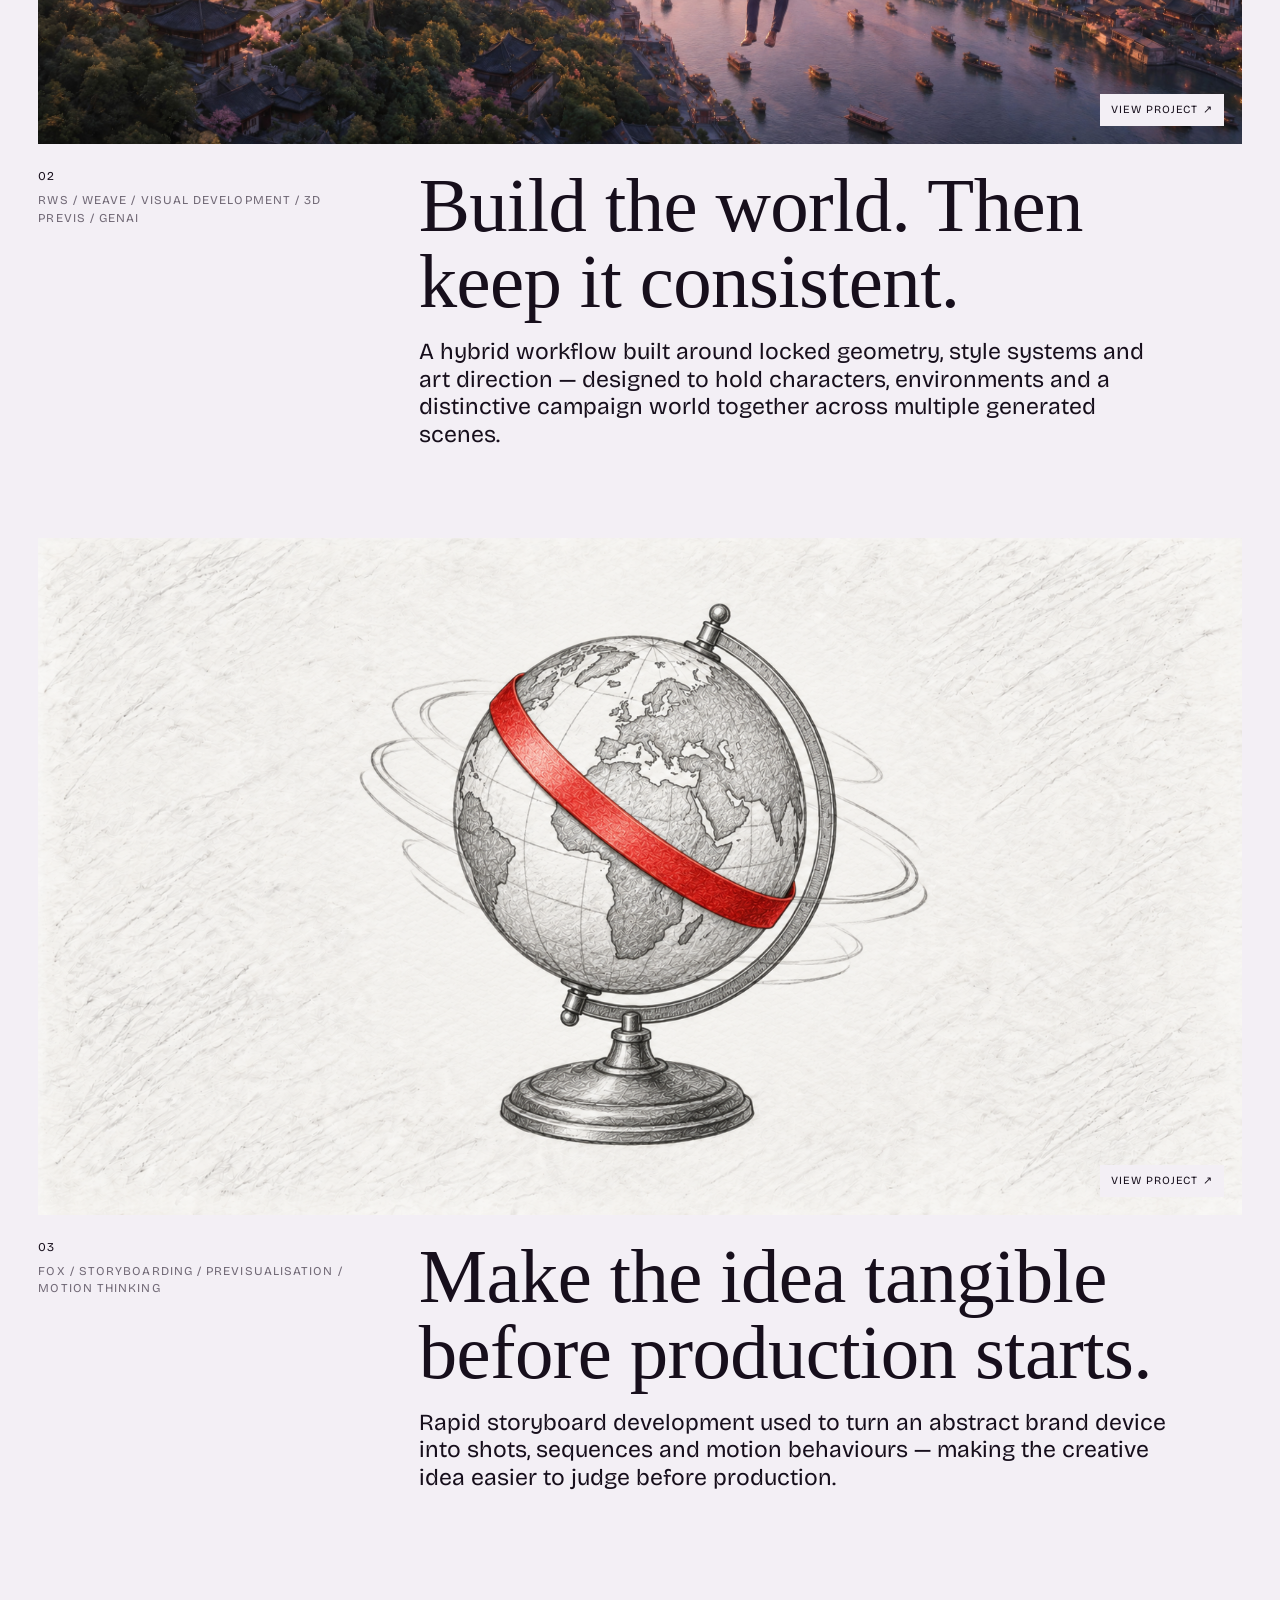
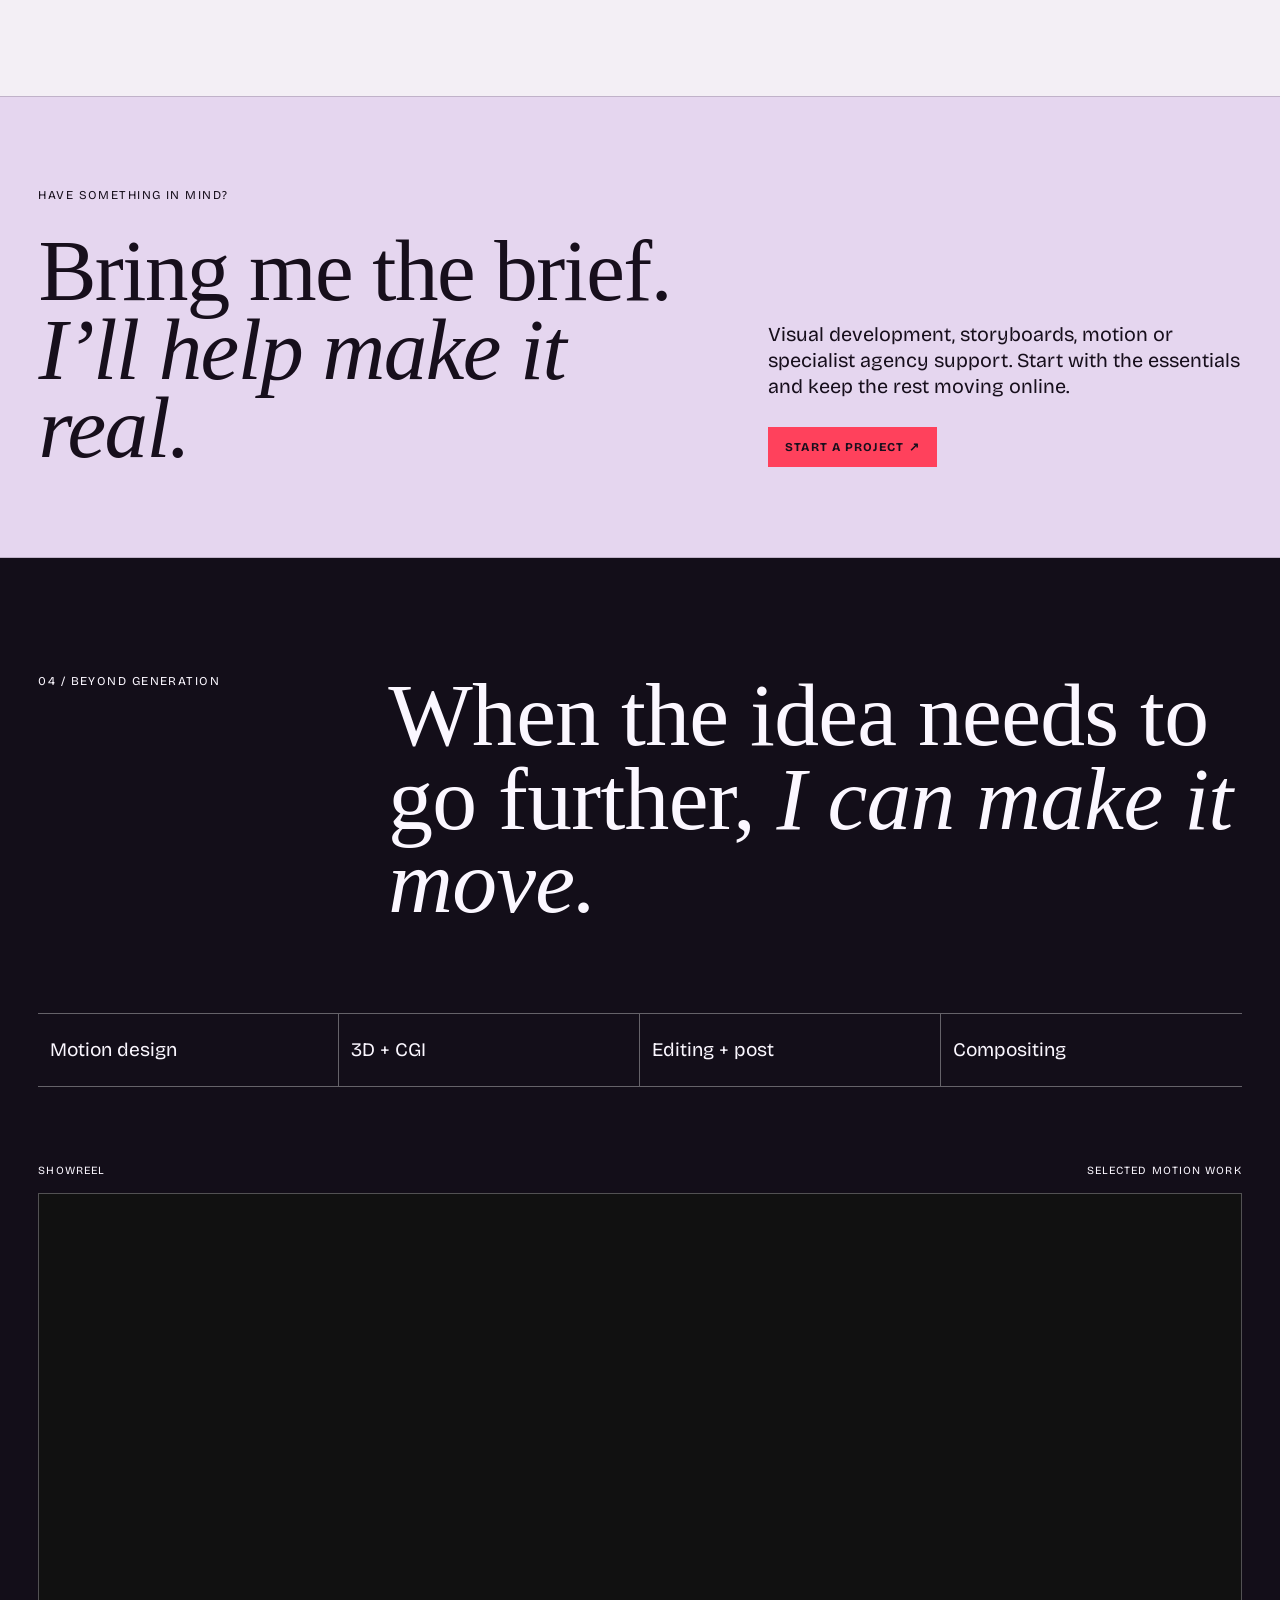
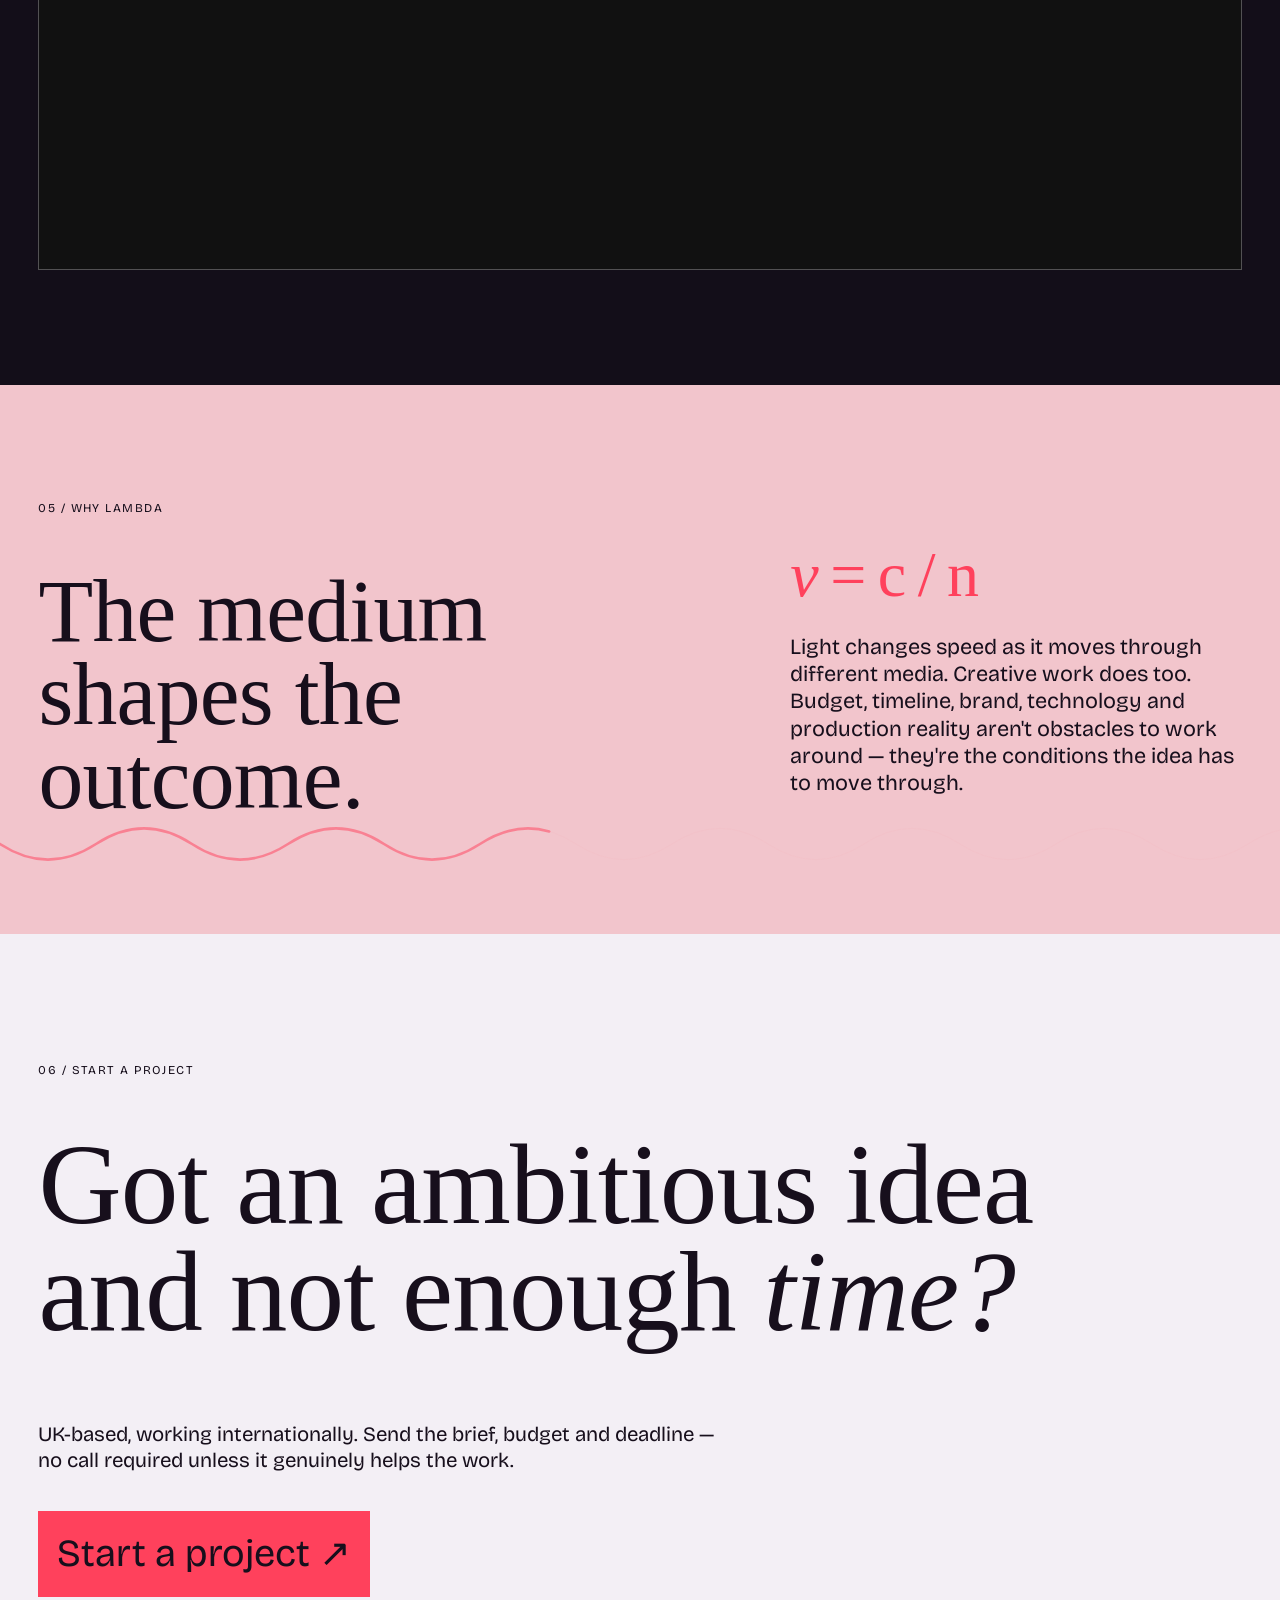
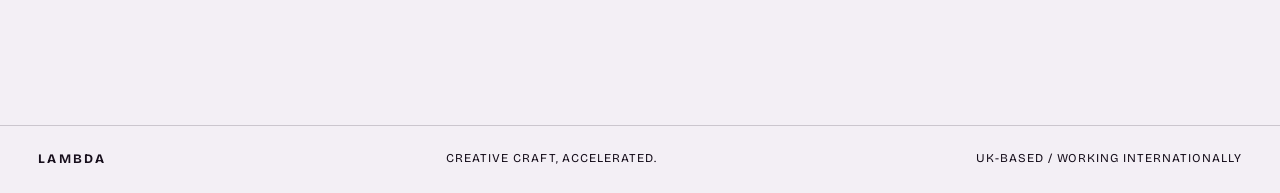
==== commit 223f177c: "Clarify remote international positioning and refine hero wave" ====
--- a/index.html
+++ b/index.html
@@ -58,7 +58,7 @@
           <div class="eyebrow">02 / Ways to work</div>
           <h2>Senior creative production,<br><em>without the agency overhead.</em></h2>
         </div>
-        <p>Defined starting points make it easier to scope work quickly. Most projects can be briefed, reviewed and delivered asynchronously.</p>
+        <p>Defined starting points make it easier to scope work quickly. Most projects can be briefed, reviewed and delivered online, with calls only when they genuinely help.</p>
       </div>
 
       <div class="service-grid">
@@ -83,14 +83,14 @@
         <article class="service-card service-card--agency">
           <div class="service-card-top"><span>04</span><span>From £750/day</span></div>
           <div><h3>Agency + White-label<br><em>Support</em></h3><p>Senior overflow support for creative teams that need specialist AI, motion, visual development or 3D capacity without adding headcount.</p></div>
-          <div class="service-card-foot"><span>Async / Embedded / White-label</span><a href="start-project.html?service=agency">Check availability →</a></div>
+          <div class="service-card-foot"><span>Remote / Embedded / White-label</span><a href="start-project.html?service=agency">Check availability →</a></div>
         </article>
       </div>
 
       <div class="service-terms">
         <span>£2,500 minimum engagement</span>
         <span>50% to book / 50% on final delivery</span>
-        <span>Async by default</span>
+        <span>UK-based / Working internationally</span>
       </div>
     </section>
 
@@ -145,7 +145,7 @@
 
     <section class="mid-cta" aria-label="Start a project">
       <div><div class="eyebrow">Have something in mind?</div><h2>Bring me the brief.<br><em>I’ll help make it real.</em></h2></div>
-      <div class="mid-cta-action"><p>Visual development, storyboards, motion or specialist agency support. Start with the essentials and keep the rest async.</p><a class="primary-cta" href="start-project.html">Start a project ↗</a></div>
+      <div class="mid-cta-action"><p>Visual development, storyboards, motion or specialist agency support. Start with the essentials and keep the rest moving online.</p><a class="primary-cta" href="start-project.html">Start a project ↗</a></div>
     </section>
 
     <section class="craft">
@@ -175,14 +175,14 @@
     <section class="contact" id="contact">
       <div class="eyebrow">06 / Start a project</div>
       <h2>Got an ambitious idea<br>and not enough <em>time?</em></h2>
-      <p class="contact-copy">Send the brief, budget and deadline. Calls are optional — most Lambda projects can be scoped and run asynchronously.</p>
+      <p class="contact-copy">UK-based, working internationally. Send the brief, budget and deadline — no call required unless it genuinely helps the work.</p>
       <a class="contact-link" href="start-project.html">Start a project ↗</a>
     </section>
   </main>
 
   <footer>
     <a class="brand brand--footer" href="#top"><span class="brand-word">Lambda</span></a>
-    <div>Creative craft, accelerated.</div><div>UK / Available selectively</div>
+    <div>Creative craft, accelerated.</div><div>UK-based / Working internationally</div>
   </footer>
 
   <script src="script.js"></script>
--- a/styles.css
+++ b/styles.css
@@ -1723,3 +1723,12 @@
   .site-nav .nav-cta{padding:8px 10px}
   .hero-actions{align-items:flex-start;flex-direction:column;gap:14px}
 }
+
+
+/* 2026-10-12 — clearer remote positioning + hero wave spacing */
+.lambda-wave--hero{
+  bottom:112px;
+}
+@media(max-width:900px){
+  .lambda-wave--hero{display:none}
+}
